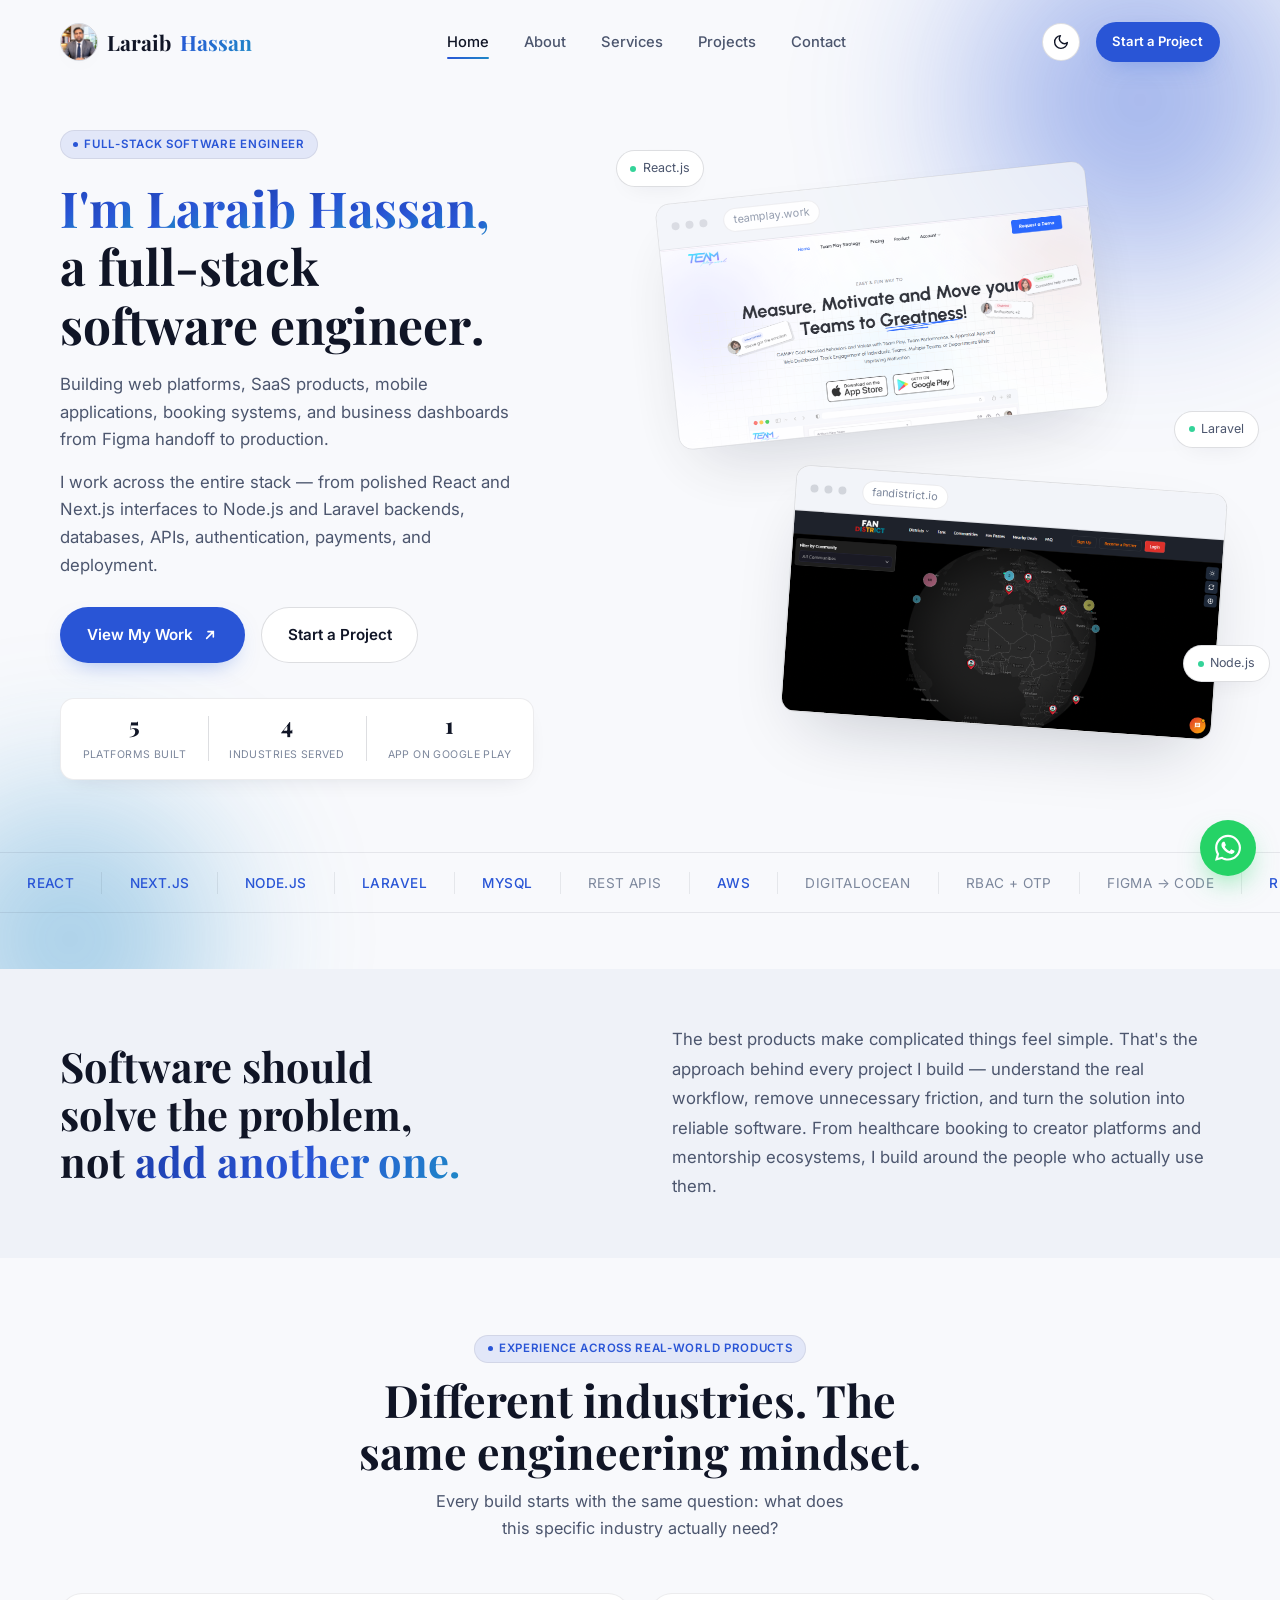
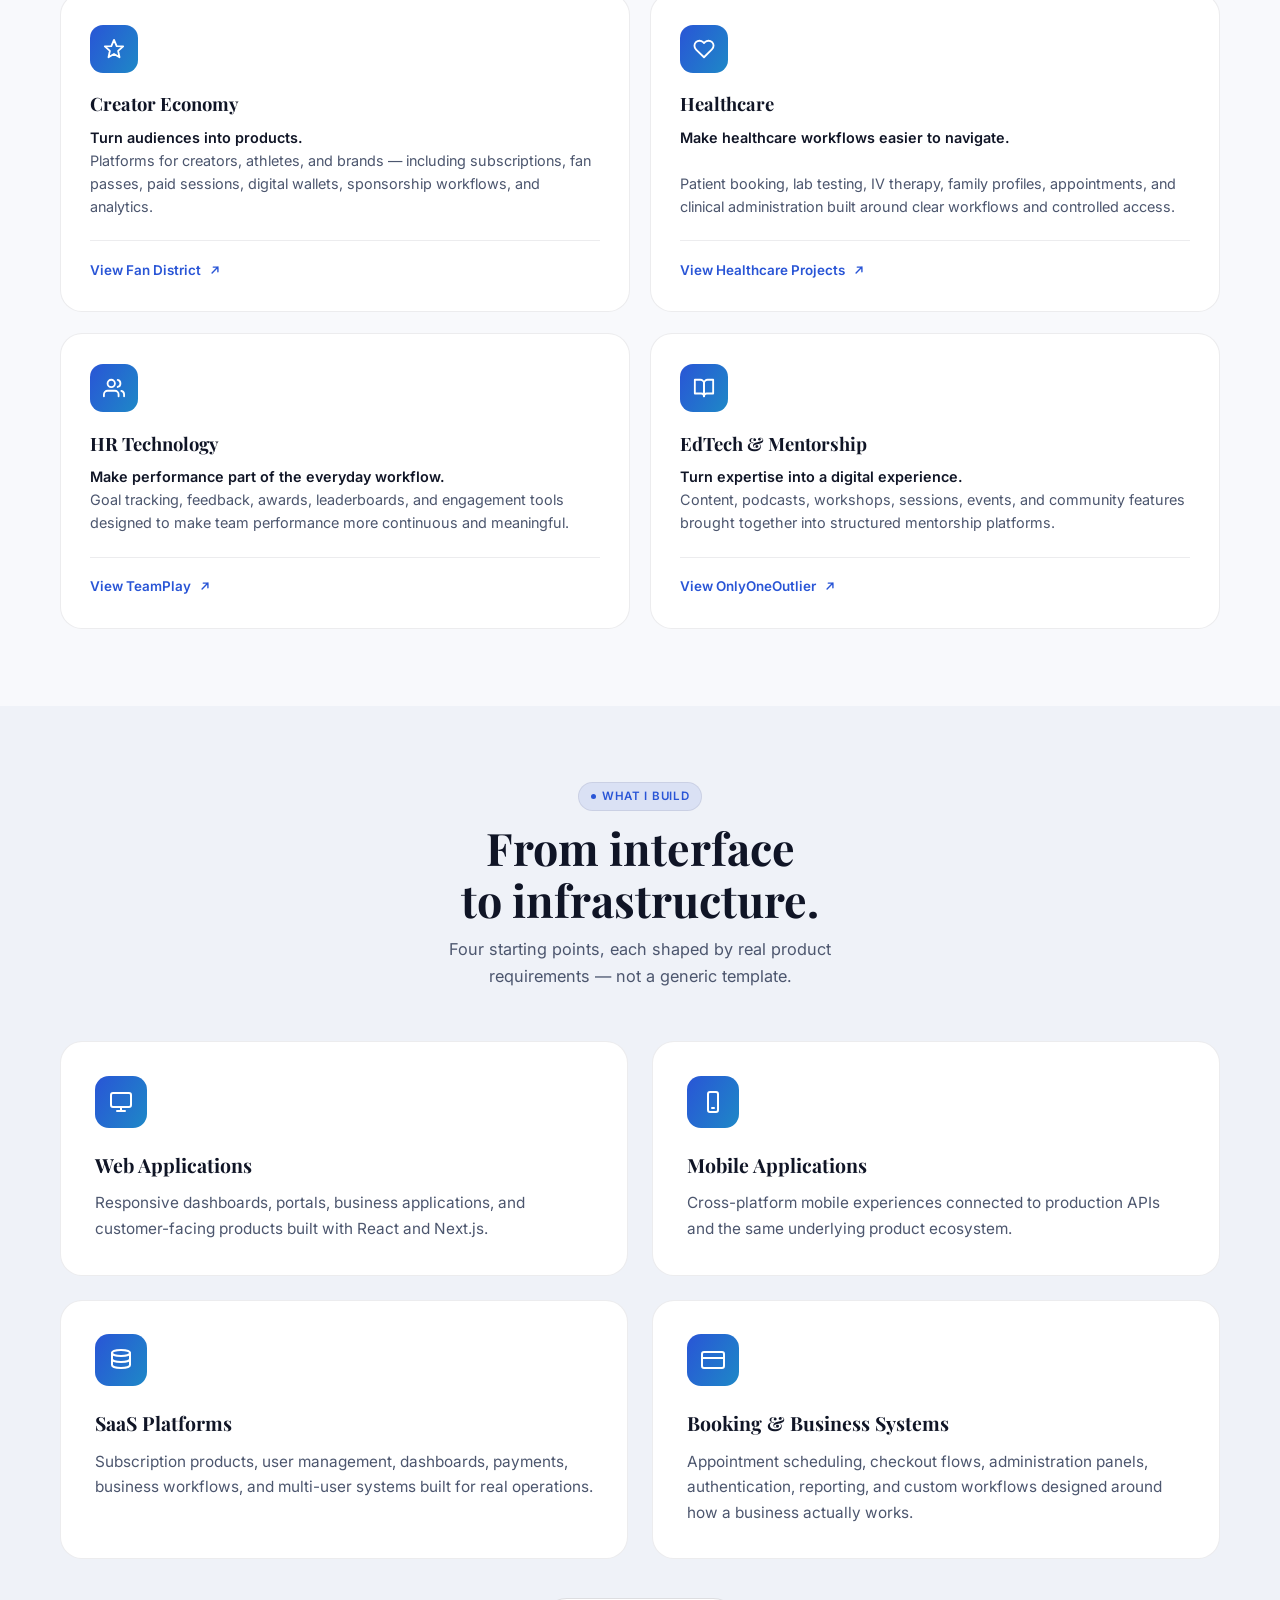
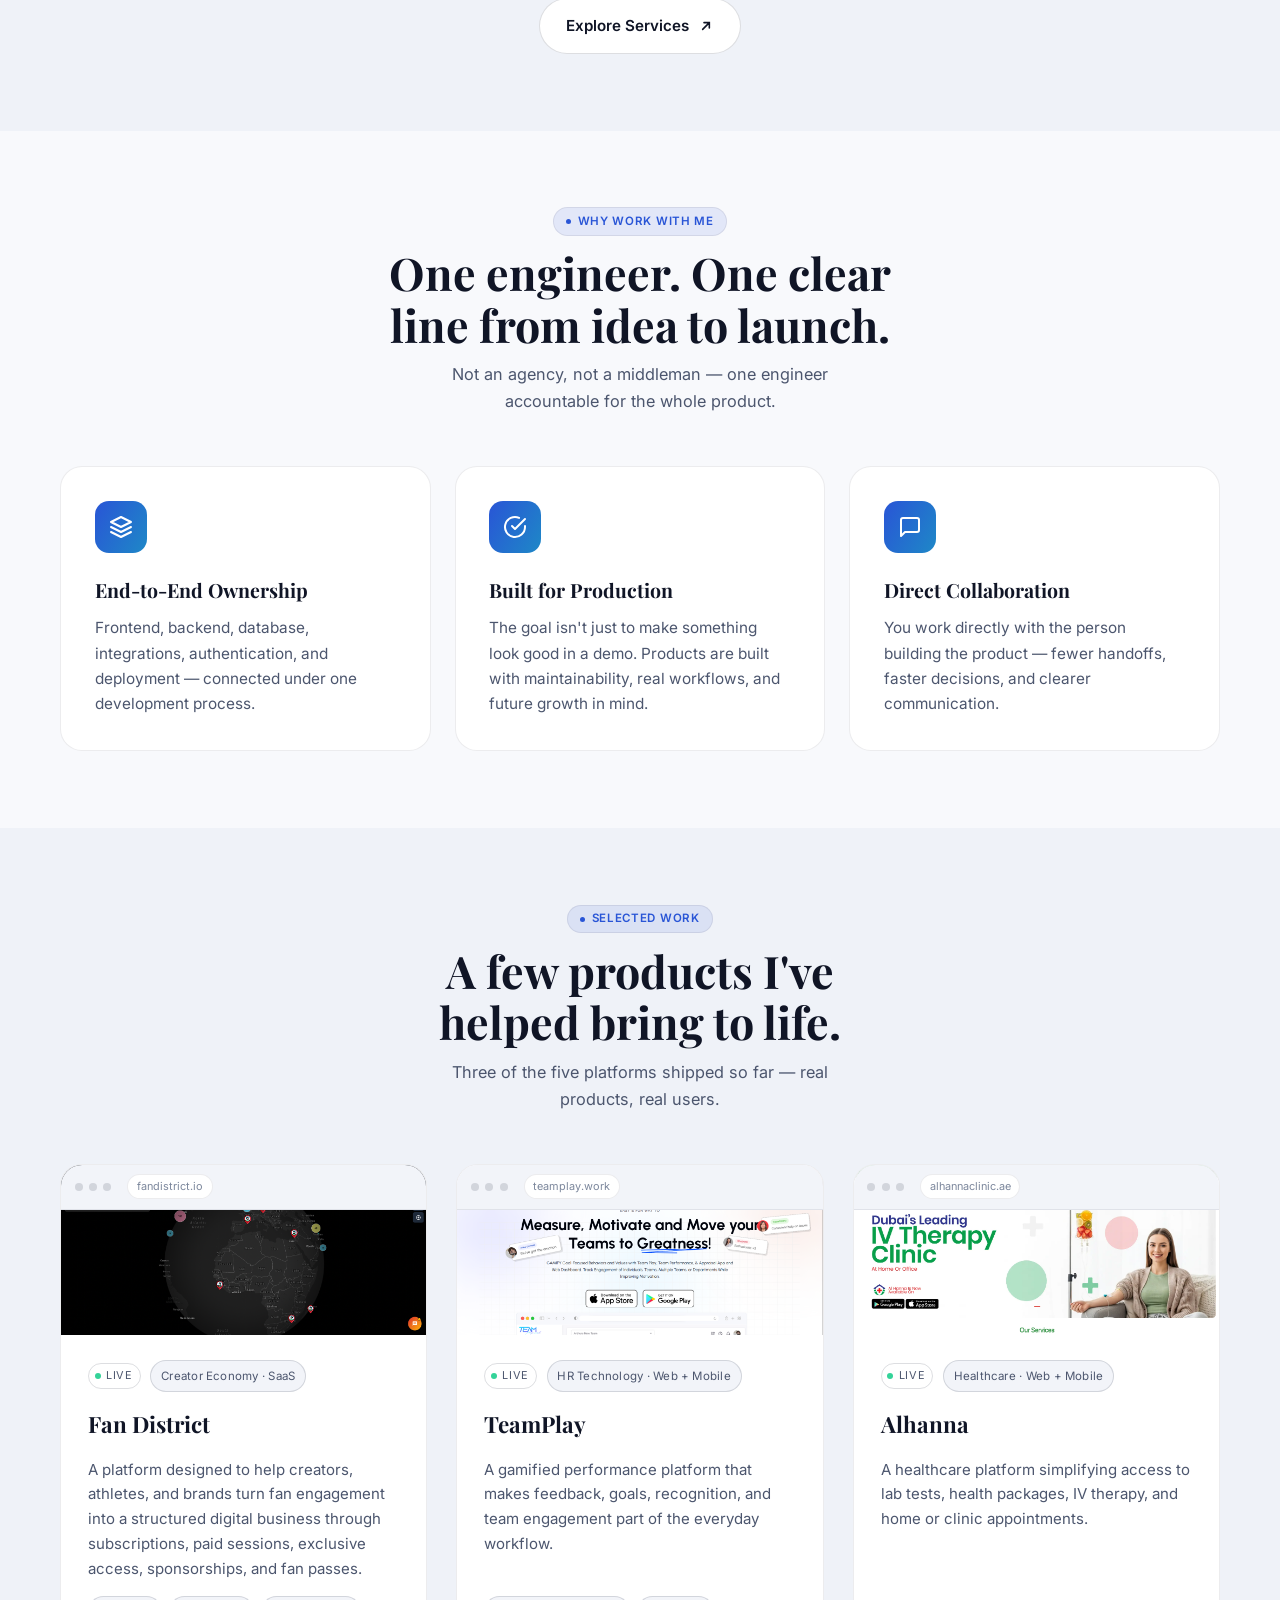
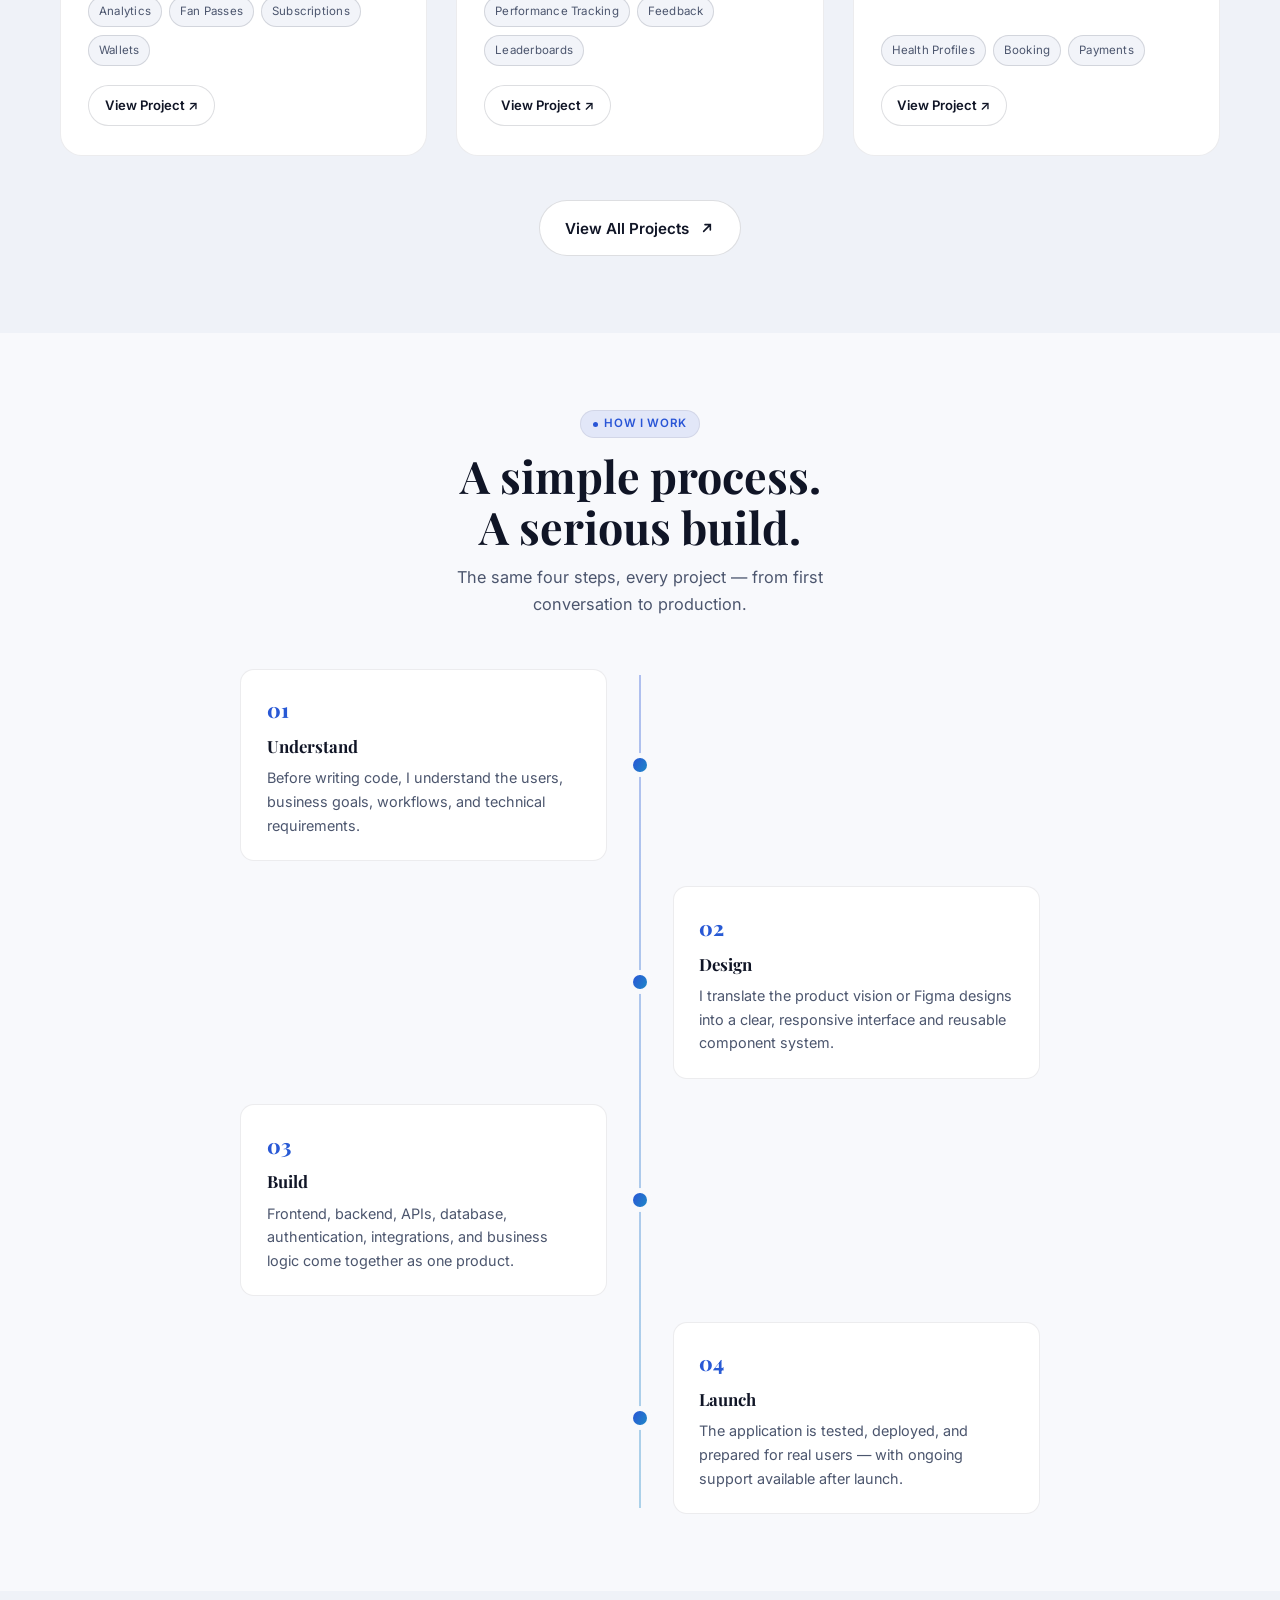
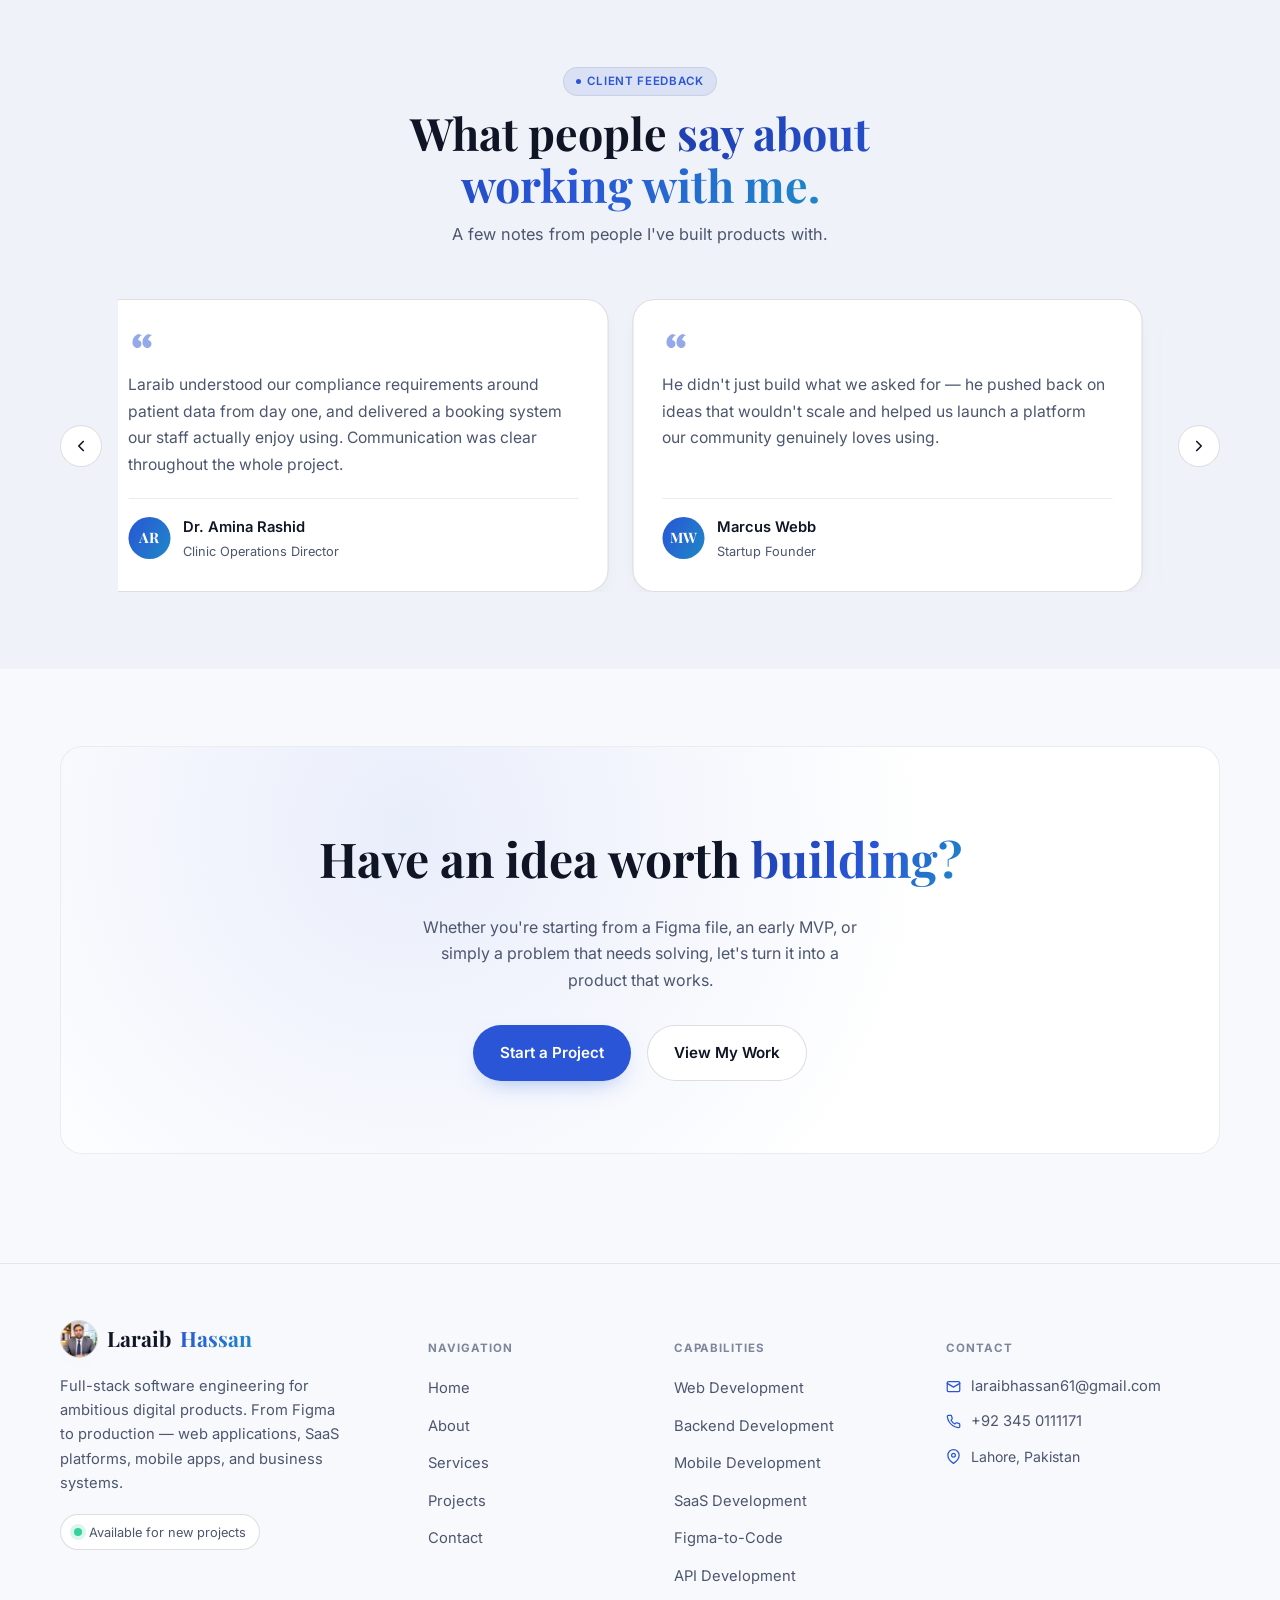
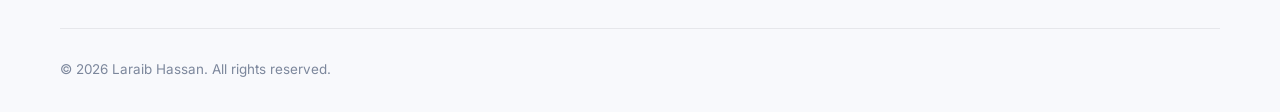
==== index.html @ d7b79673 "first commit" ====
<!DOCTYPE html>
<html lang="en">
<head>
<meta charset="UTF-8">
<meta name="viewport" content="width=device-width, initial-scale=1.0">
<title>Laraib Hassan — Full-Stack Software Engineer</title>
<meta name="description" content="Laraib Hassan builds digital products from the first interface to the final deployment — web applications, SaaS platforms, mobile apps, booking systems, and business dashboards.">
<link rel="preconnect" href="https://fonts.googleapis.com">
<link rel="preconnect" href="https://fonts.gstatic.com" crossorigin>
<link href="https://fonts.googleapis.com/css2?family=Playfair+Display:wght@600;700;800&family=Inter:wght@400;500;600;700&display=swap" rel="stylesheet">
<link rel="stylesheet" href="style.css">
</head>
<body>
<div class="site-loader" id="siteLoader" aria-hidden="true">
  <div class="blob blob-1" style="opacity:.35;"></div>
  <div class="blob blob-2" style="opacity:.3;"></div>
  <div class="loader-inner">
    <div class="loader-photo-wrap">
      <div class="loader-floater loader-floater-1"><i></i>Full-Stack</div>
      <div class="loader-floater loader-floater-2"><i></i>8+ Years</div>
      <div class="loader-floater loader-floater-3"><i></i>AI &amp; Cloud</div>
      <div class="loader-photo"><img src="images/lh-image.jpg" alt="Laraib Hassan"></div>
    </div>
    <div class="loader-name">Laraib Hassan</div>
    <div class="loader-role">Full-Stack Software Engineer</div>
    <div class="loader-bar"><span class="loader-bar-fill"></span></div>
  </div>
</div>
<div class="scroll-progress" id="scrollProgress"></div>

<nav class="navbar" id="navbar">
  <div class="container">
    <a href="index.html" class="brand">
      <img class="mark" src="images/lh-image.jpg" alt="Laraib Hassan">
      Laraib <b>Hassan</b>
    </a>
    <div class="nav-links" id="navLinks">
      <a href="index.html">Home</a>
      <a href="about.html">About</a>
      <a href="services.html">Services</a>
      <a href="projects.html">Projects</a>
      <a href="contact.html">Contact</a>
    </div>
    <div class="nav-right">
      <button class="theme-toggle" id="themeToggle" aria-label="Toggle theme">
        <svg class="icon-moon" viewBox="0 0 24 24" fill="none" stroke="currentColor" stroke-width="2" stroke-linecap="round" stroke-linejoin="round"><path d="M21 12.79A9 9 0 1111.21 3 7 7 0 0021 12.79z"/></svg>
        <svg class="icon-sun" viewBox="0 0 24 24" fill="none" stroke="currentColor" stroke-width="2" stroke-linecap="round" stroke-linejoin="round"><circle cx="12" cy="12" r="4"/><path d="M12 2v2M12 20v2M4.93 4.93l1.41 1.41M17.66 17.66l1.41 1.41M2 12h2M20 12h2M4.93 19.07l1.41-1.41M17.66 6.34l1.41-1.41"/></svg>
      </button>
      <a href="contact.html" class="btn btn-primary btn-sm">Start a Project</a>
    </div>
    <button class="burger" id="burger" aria-label="Open menu" aria-expanded="false"><span></span></button>
  </div>
</nav>

<div class="mobile-panel" id="mobilePanel">
  <a href="index.html">Home</a>
  <a href="about.html">About</a>
  <a href="services.html">Services</a>
  <a href="projects.html">Projects</a>
  <a href="contact.html">Contact</a>
  <a href="contact.html" class="btn btn-primary">Start a Project</a>
</div>

<main>

<header class="hero">
  <div class="blob blob-1"></div>
  <div class="blob blob-2"></div>
  <div class="container hero-inner">
    <div>
      <div class="eyebrow reveal">Full-Stack Software Engineer</div>
      <h1 class="hero-headline" style="margin-top:1.2rem;">
        <span class="hero-line reveal"><span class="type-reveal"><span class="word"><span class="letter" style="animation-delay:0.150s">I</span><span class="letter" style="animation-delay:0.195s">'</span><span class="letter" style="animation-delay:0.240s">m</span></span> <span class="word"><span class="letter" style="animation-delay:0.365s">L</span><span class="letter" style="animation-delay:0.410s">a</span><span class="letter" style="animation-delay:0.455s">r</span><span class="letter" style="animation-delay:0.500s">a</span><span class="letter" style="animation-delay:0.545s">i</span><span class="letter" style="animation-delay:0.590s">b</span></span> <span class="word"><span class="letter" style="animation-delay:0.715s">H</span><span class="letter" style="animation-delay:0.760s">a</span><span class="letter" style="animation-delay:0.805s">s</span><span class="letter" style="animation-delay:0.850s">s</span><span class="letter" style="animation-delay:0.895s">a</span><span class="letter" style="animation-delay:0.940s">n</span><span class="letter" style="animation-delay:0.985s">,</span></span></span></span>
        <span class="hero-line reveal reveal-delay-1"><span class="type-plain"><span class="word"><span class="letter" style="animation-delay:1.110s">a</span></span> <span class="word"><span class="letter" style="animation-delay:1.235s">f</span><span class="letter" style="animation-delay:1.280s">u</span><span class="letter" style="animation-delay:1.325s">l</span><span class="letter" style="animation-delay:1.370s">l</span><span class="letter" style="animation-delay:1.415s">-</span><span class="letter" style="animation-delay:1.460s">s</span><span class="letter" style="animation-delay:1.505s">t</span><span class="letter" style="animation-delay:1.550s">a</span><span class="letter" style="animation-delay:1.595s">c</span><span class="letter" style="animation-delay:1.640s">k</span></span> <span class="word"><span class="letter" style="animation-delay:1.765s">s</span><span class="letter" style="animation-delay:1.810s">o</span><span class="letter" style="animation-delay:1.855s">f</span><span class="letter" style="animation-delay:1.900s">t</span><span class="letter" style="animation-delay:1.945s">w</span><span class="letter" style="animation-delay:1.990s">a</span><span class="letter" style="animation-delay:2.035s">r</span><span class="letter" style="animation-delay:2.080s">e</span></span> <span class="word"><span class="letter" style="animation-delay:2.205s">e</span><span class="letter" style="animation-delay:2.250s">n</span><span class="letter" style="animation-delay:2.295s">g</span><span class="letter" style="animation-delay:2.340s">i</span><span class="letter" style="animation-delay:2.385s">n</span><span class="letter" style="animation-delay:2.430s">e</span><span class="letter" style="animation-delay:2.475s">e</span><span class="letter" style="animation-delay:2.520s">r</span><span class="letter" style="animation-delay:2.565s">.</span></span></span></span>
      </h1>
      <p class="hero-sub reveal reveal-delay-2">Building web platforms, SaaS products, mobile applications, booking systems, and business dashboards from Figma handoff to production.</p>
      <p class="hero-sub reveal reveal-delay-3" style="margin-top:.9rem;">I work across the entire stack — from polished React and Next.js interfaces to Node.js and Laravel backends, databases, APIs, authentication, payments, and deployment.</p>
      <div class="hero-actions reveal reveal-delay-3">
        <a href="projects.html" class="btn btn-primary">View My Work <svg viewBox="0 0 24 24" fill="none" stroke="currentColor" stroke-width="2.4" stroke-linecap="round"><path d="M7 17 17 7M9 7h8v8"/></svg></a>
        <a href="contact.html" class="btn btn-ghost">Start a Project</a>
      </div>
      <div class="stat-bar reveal reveal-delay-4">
        <div class="stat-cell"><b class="num" data-count="5">0</b><span>Platforms Built</span></div>
        <div class="stat-cell"><b class="num" data-count="4">0</b><span>Industries Served</span></div>
        <div class="stat-cell"><b class="num" data-count="1">0</b><span>App on Google Play</span></div>
      </div>
    </div>
    <div class="hero-visual reveal reveal-delay-2">
      <div class="floater floater-1"><i></i>React.js</div>
      <div class="floater floater-2"><i></i>Node.js</div>
      <div class="floater floater-3"><i></i>Laravel</div>
      <div class="stack-visual stack-visual--hero">
        <a class="mini-card back" href="https://teamplay.work/" target="_blank" rel="noopener" aria-label="Visit TeamPlay">
          <div class="browser-bar"><i></i><i></i><i></i><span class="url-pill">teamplay.work</span></div>
          <img src="images/teamplay.png" alt="TeamPlay live site preview" loading="eager">
        </a>
        <a class="mini-card front" href="https://fandistrict.io/" target="_blank" rel="noopener" aria-label="Visit Fan District">
          <div class="browser-bar"><i></i><i></i><i></i><span class="url-pill">fandistrict.io</span></div>
          <img src="images/fandistrict.png" alt="Fan District live site preview" loading="eager">
        </a>
      </div>
    </div>
  </div>

  <div class="ticker-wrap">
    <div class="ticker">
      <span><b>React</b></span><span><b>Next.js</b></span><span><b>Node.js</b></span><span><b>Laravel</b></span><span><b>MySQL</b></span><span>REST APIs</span><span><b>AWS</b></span><span>DigitalOcean</span><span>RBAC + OTP</span><span>Figma → Code</span>
      <span><b>React</b></span><span><b>Next.js</b></span><span><b>Node.js</b></span><span><b>Laravel</b></span><span><b>MySQL</b></span><span>REST APIs</span><span><b>AWS</b></span><span>DigitalOcean</span><span>RBAC + OTP</span><span>Figma → Code</span>
    </div>
  </div>
</header>

<section class="section-alt" style="padding-top:clamp(2.6rem,5vw,3.5rem); padding-bottom:clamp(2.6rem,5vw,3.5rem);">
  <div class="container intro-split">
    <h2 class="reveal">Software should solve the problem, not <span class="grad-text">add another one.</span></h2>
    <p class="reveal reveal-delay-1">The best products make complicated things feel simple. That's the approach behind every project I build — understand the real workflow, remove unnecessary friction, and turn the solution into reliable software. From healthcare booking to creator platforms and mentorship ecosystems, I build around the people who actually use them.</p>
  </div>
</section>

<section id="industries">
  <div class="container">
    <div class="section-head reveal">
      <div class="eyebrow">Experience across real-world products</div>
      <h2>Different industries. The same engineering mindset.</h2>
      <p class="lede">Every build starts with the same question: what does this specific industry actually need?</p>
    </div>
    <div class="industries-row">
      <div class="industry-card reveal">
        <div class="i-icon"><svg viewBox="0 0 24 24" fill="none" stroke-width="2" stroke-linecap="round" stroke-linejoin="round"><path d="M12 2l2.9 6.9L22 9.2l-5.5 4.8L18 21l-6-3.6L6 21l1.5-7L2 9.2l7.1-.3z"/></svg></div>
        <h4>Creator Economy</h4>
        <p style="font-weight:600; color:var(--text);">Turn audiences into products.</p>
        <p>Platforms for creators, athletes, and brands — including subscriptions, fan passes, paid sessions, digital wallets, sponsorship workflows, and analytics.</p>
        <a class="industry-link" href="projects.html#fan-district">View Fan District<svg viewBox="0 0 24 24" fill="none" stroke="currentColor" stroke-width="2.4" stroke-linecap="round"><path d="M7 17 17 7M9 7h8v8"/></svg></a>
      </div>
      <div class="industry-card reveal reveal-delay-1">
        <div class="i-icon"><svg viewBox="0 0 24 24" fill="none" stroke-width="2" stroke-linecap="round" stroke-linejoin="round"><path d="M20.8 4.6a5.5 5.5 0 00-7.8 0L12 5.6l-1-1a5.5 5.5 0 00-7.8 7.8l1 1L12 21l7.8-7.8 1-1a5.5 5.5 0 000-7.8z"/></svg></div>
        <h4>Healthcare</h4>
        <p style="font-weight:600; color:var(--text);">Make healthcare workflows easier to navigate.</p>
        <p>Patient booking, lab testing, IV therapy, family profiles, appointments, and clinical administration built around clear workflows and controlled access.</p>
        <a class="industry-link" href="projects.html">View Healthcare Projects<svg viewBox="0 0 24 24" fill="none" stroke="currentColor" stroke-width="2.4" stroke-linecap="round"><path d="M7 17 17 7M9 7h8v8"/></svg></a>
      </div>
      <div class="industry-card reveal reveal-delay-2">
        <div class="i-icon"><svg viewBox="0 0 24 24" fill="none" stroke-width="2" stroke-linecap="round" stroke-linejoin="round"><path d="M17 21v-2a4 4 0 00-4-4H5a4 4 0 00-4 4v2"/><circle cx="9" cy="7" r="4"/><path d="M23 21v-2a4 4 0 00-3-3.87"/><path d="M16 3.13a4 4 0 010 7.75"/></svg></div>
        <h4>HR Technology</h4>
        <p style="font-weight:600; color:var(--text);">Make performance part of the everyday workflow.</p>
        <p>Goal tracking, feedback, awards, leaderboards, and engagement tools designed to make team performance more continuous and meaningful.</p>
        <a class="industry-link" href="projects.html#teamplay">View TeamPlay<svg viewBox="0 0 24 24" fill="none" stroke="currentColor" stroke-width="2.4" stroke-linecap="round"><path d="M7 17 17 7M9 7h8v8"/></svg></a>
      </div>
      <div class="industry-card reveal reveal-delay-3">
        <div class="i-icon"><svg viewBox="0 0 24 24" fill="none" stroke-width="2" stroke-linecap="round" stroke-linejoin="round"><path d="M2 3h6a4 4 0 014 4v14a3 3 0 00-3-3H2z"/><path d="M22 3h-6a4 4 0 00-4 4v14a3 3 0 013-3h7z"/></svg></div>
        <h4>EdTech &amp; Mentorship</h4>
        <p style="font-weight:600; color:var(--text);">Turn expertise into a digital experience.</p>
        <p>Content, podcasts, workshops, sessions, events, and community features brought together into structured mentorship platforms.</p>
        <a class="industry-link" href="projects.html#onlyoneoutlier">View OnlyOneOutlier<svg viewBox="0 0 24 24" fill="none" stroke="currentColor" stroke-width="2.4" stroke-linecap="round"><path d="M7 17 17 7M9 7h8v8"/></svg></a>
      </div>
    </div>
  </div>
</section>

<section id="services" class="section-alt">
  <div class="container">
    <div class="section-head reveal">
      <div class="eyebrow">What I Build</div>
      <h2>From interface to infrastructure.</h2>
      <p class="lede">Four starting points, each shaped by real product requirements — not a generic template.</p>
    </div>
    <div class="pillars pillars-2col">
      <div class="pillar reveal">
        <div class="p-icon"><svg viewBox="0 0 24 24" fill="none" stroke="#fff" stroke-width="2" stroke-linecap="round" stroke-linejoin="round"><rect x="2" y="3" width="20" height="14" rx="2"/><line x1="8" y1="21" x2="16" y2="21"/><line x1="12" y1="17" x2="12" y2="21"/></svg></div>
        <h3>Web Applications</h3>
        <p>Responsive dashboards, portals, business applications, and customer-facing products built with React and Next.js.</p>
      </div>
      <div class="pillar reveal reveal-delay-1">
        <div class="p-icon"><svg viewBox="0 0 24 24" fill="none" stroke="#fff" stroke-width="2" stroke-linecap="round" stroke-linejoin="round"><rect x="7" y="2" width="10" height="20" rx="2"/><line x1="11" y1="18" x2="13" y2="18"/></svg></div>
        <h3>Mobile Applications</h3>
        <p>Cross-platform mobile experiences connected to production APIs and the same underlying product ecosystem.</p>
      </div>
      <div class="pillar reveal reveal-delay-2">
        <div class="p-icon"><svg viewBox="0 0 24 24" fill="none" stroke="#fff" stroke-width="2" stroke-linecap="round" stroke-linejoin="round"><ellipse cx="12" cy="5" rx="9" ry="3"/><path d="M3 5v6c0 1.66 4.03 3 9 3s9-1.34 9-3V5"/><path d="M3 11v6c0 1.66 4.03 3 9 3s9-1.34 9-3v-6"/></svg></div>
        <h3>SaaS Platforms</h3>
        <p>Subscription products, user management, dashboards, payments, business workflows, and multi-user systems built for real operations.</p>
      </div>
      <div class="pillar reveal">
        <div class="p-icon"><svg viewBox="0 0 24 24" fill="none" stroke="#fff" stroke-width="2" stroke-linecap="round" stroke-linejoin="round"><rect x="1" y="4" width="22" height="16" rx="2"/><line x1="1" y1="10" x2="23" y2="10"/></svg></div>
        <h3>Booking &amp; Business Systems</h3>
        <p>Appointment scheduling, checkout flows, administration panels, authentication, reporting, and custom workflows designed around how a business actually works.</p>
      </div>
    </div>
    <div style="text-align:center; margin-top:2.4rem;" class="reveal">
      <a href="services.html" class="btn btn-ghost">Explore Services <svg viewBox="0 0 24 24" fill="none" stroke="currentColor" stroke-width="2.4" stroke-linecap="round"><path d="M7 17 17 7M9 7h8v8"/></svg></a>
    </div>
  </div>
</section>

<section id="pillars">
  <div class="container">
    <div class="section-head reveal">
      <div class="eyebrow">Why Work With Me</div>
      <h2>One engineer. One clear line from idea to launch.</h2>
      <p class="lede">Not an agency, not a middleman — one engineer accountable for the whole product.</p>
    </div>
    <div class="pillars">
      <div class="pillar reveal">
        <div class="p-icon"><svg viewBox="0 0 24 24" fill="none" stroke="#fff" stroke-width="2" stroke-linecap="round" stroke-linejoin="round"><polygon points="12 2 2 7 12 12 22 7 12 2"/><polyline points="2 17 12 22 22 17"/><polyline points="2 12 12 17 22 12"/></svg></div>
        <h3>End-to-End Ownership</h3>
        <p>Frontend, backend, database, integrations, authentication, and deployment — connected under one development process.</p>
      </div>
      <div class="pillar reveal reveal-delay-1">
        <div class="p-icon"><svg viewBox="0 0 24 24" fill="none" stroke="#fff" stroke-width="2" stroke-linecap="round" stroke-linejoin="round"><path d="M22 11.08V12a10 10 0 11-5.93-9.14"/><polyline points="22 4 12 14.01 9 11.01"/></svg></div>
        <h3>Built for Production</h3>
        <p>The goal isn't just to make something look good in a demo. Products are built with maintainability, real workflows, and future growth in mind.</p>
      </div>
      <div class="pillar reveal reveal-delay-2">
        <div class="p-icon"><svg viewBox="0 0 24 24" fill="none" stroke="#fff" stroke-width="2" stroke-linecap="round" stroke-linejoin="round"><path d="M21 15a2 2 0 01-2 2H7l-4 4V5a2 2 0 012-2h14a2 2 0 012 2z"/></svg></div>
        <h3>Direct Collaboration</h3>
        <p>You work directly with the person building the product — fewer handoffs, faster decisions, and clearer communication.</p>
      </div>
    </div>
  </div>
</section>

<section class="section-alt" id="work-preview">
  <div class="container">
    <div class="section-head reveal">
      <div class="eyebrow">Selected Work</div>
      <h2>A few products I've helped bring to life.</h2>
      <p class="lede">Three of the five platforms shipped so far — real products, real users.</p>
    </div>
    <div class="project-grid grid-3">

      <div class="pcard reveal">
        <a class="pcard-media" href="https://fandistrict.io/" target="_blank" rel="noopener">
          <div class="browser-bar"><i></i><i></i><i></i><span class="url-pill">fandistrict.io</span></div>
          <img src="images/fandistrict.png" alt="Fan District site preview" loading="lazy">
          <div class="pcard-overlay"><span>Visit fandistrict.io ↗</span></div>
        </a>
        <div class="pcard-body">
          <div class="pcard-meta"><span class="status-pill"><i></i>Live</span><span class="tag">Creator Economy · SaaS</span></div>
          <h3>Fan District</h3>
          <p class="pcard-desc">A platform designed to help creators, athletes, and brands turn fan engagement into a structured digital business through subscriptions, paid sessions, exclusive access, sponsorships, and fan passes.</p>
          <div class="chip-row"><span class="tag">Analytics</span><span class="tag">Fan Passes</span><span class="tag">Subscriptions</span><span class="tag">Wallets</span></div>
          <div class="link-row"><a class="btn btn-ghost btn-sm" href="projects.html#fan-district">View Project ↗</a></div>
        </div>
      </div>

      <div class="pcard reveal reveal-delay-1">
        <a class="pcard-media" href="https://teamplay.work/" target="_blank" rel="noopener">
          <div class="browser-bar"><i></i><i></i><i></i><span class="url-pill">teamplay.work</span></div>
          <img src="images/teamplay.png" alt="TeamPlay site preview" loading="lazy">
          <div class="pcard-overlay"><span>Visit teamplay.work ↗</span></div>
        </a>
        <div class="pcard-body">
          <div class="pcard-meta"><span class="status-pill"><i></i>Live</span><span class="tag">HR Technology · Web + Mobile</span></div>
          <h3>TeamPlay</h3>
          <p class="pcard-desc">A gamified performance platform that makes feedback, goals, recognition, and team engagement part of the everyday workflow.</p>
          <div class="chip-row"><span class="tag">Performance Tracking</span><span class="tag">Feedback</span><span class="tag">Leaderboards</span></div>
          <div class="link-row"><a class="btn btn-ghost btn-sm" href="projects.html#teamplay">View Project ↗</a></div>
        </div>
      </div>

      <div class="pcard reveal reveal-delay-2">
        <a class="pcard-media" href="https://alhannaclinic.ae/" target="_blank" rel="noopener">
          <div class="browser-bar"><i></i><i></i><i></i><span class="url-pill">alhannaclinic.ae</span></div>
          <img src="images/alhanna.png" alt="Alhanna site preview" loading="lazy">
          <div class="pcard-overlay"><span>Visit alhannaclinic.ae ↗</span></div>
        </a>
        <div class="pcard-body">
          <div class="pcard-meta"><span class="status-pill"><i></i>Live</span><span class="tag">Healthcare · Web + Mobile</span></div>
          <h3>Alhanna</h3>
          <p class="pcard-desc">A healthcare platform simplifying access to lab tests, health packages, IV therapy, and home or clinic appointments.</p>
          <div class="chip-row"><span class="tag">Health Profiles</span><span class="tag">Booking</span><span class="tag">Payments</span></div>
          <div class="link-row"><a class="btn btn-ghost btn-sm" href="projects.html#alhanna">View Project ↗</a></div>
        </div>
      </div>

    </div>
    <div style="text-align:center; margin-top:2.8rem;" class="reveal">
      <a href="projects.html" class="btn btn-ghost">View All Projects <svg viewBox="0 0 24 24" fill="none" stroke="currentColor" stroke-width="2.4" stroke-linecap="round"><path d="M7 17 17 7M9 7h8v8"/></svg></a>
    </div>
  </div>
</section>

<section>
  <div class="container">
    <div class="section-head reveal">
      <div class="eyebrow">How I Work</div>
      <h2>A simple process. A serious build.</h2>
      <p class="lede">The same four steps, every project — from first conversation to production.</p>
    </div>
    <div class="timeline">
      <div class="timeline-step">
        <div class="side content reveal reveal-left"><div class="timeline-card"><span class="num">01</span><h4>Understand</h4><p>Before writing code, I understand the users, business goals, workflows, and technical requirements.</p></div></div>
        <div class="timeline-dot"></div>
        <div class="side"></div>
      </div>
      <div class="timeline-step">
        <div class="side"></div>
        <div class="timeline-dot"></div>
        <div class="side content reveal reveal-right"><div class="timeline-card"><span class="num">02</span><h4>Design</h4><p>I translate the product vision or Figma designs into a clear, responsive interface and reusable component system.</p></div></div>
      </div>
      <div class="timeline-step">
        <div class="side content reveal reveal-left"><div class="timeline-card"><span class="num">03</span><h4>Build</h4><p>Frontend, backend, APIs, database, authentication, integrations, and business logic come together as one product.</p></div></div>
        <div class="timeline-dot"></div>
        <div class="side"></div>
      </div>
      <div class="timeline-step">
        <div class="side"></div>
        <div class="timeline-dot"></div>
        <div class="side content reveal reveal-right"><div class="timeline-card"><span class="num">04</span><h4>Launch</h4><p>The application is tested, deployed, and prepared for real users — with ongoing support available after launch.</p></div></div>
      </div>
    </div>
  </div>
</section>

<section class="section-alt" id="testimonials">
  <div class="container">
    <div class="section-head reveal">
      <div class="eyebrow">Client Feedback</div>
      <h2>What people <span class="grad-text">say about working with me.</span></h2>
      <p class="lede">A few notes from people I've built products with.</p>
    </div>
    <div class="testimonial-row reveal">
      <button type="button" class="carousel-arrow prev" id="testiPrev" aria-label="Previous testimonials"><svg viewBox="0 0 24 24" fill="none" stroke="currentColor" stroke-width="2.2" stroke-linecap="round" stroke-linejoin="round"><polyline points="15 18 9 12 15 6"/></svg></button>
      <div class="testimonial-carousel" id="testimonialCarousel">
        <div class="testimonial-viewport">
          <div class="testimonial-track" id="testimonialTrack">
            <div class="testimonial-card">
              <svg class="quote-mark" viewBox="0 0 24 24" fill="currentColor"><path d="M9.5 5C6 6.5 4 9.5 4 13.2 4 16.4 6 19 9 19c2.2 0 4-1.7 4-4 0-2-1.4-3.6-3.4-3.9C10 9 11.3 7 13.5 6L9.5 5zm10 0c-3.5 1.5-5.5 4.5-5.5 8.2 0 3.2 2 5.8 5 5.8 2.2 0 4-1.7 4-4 0-2-1.4-3.6-3.4-3.9C20 9 21.3 7 23.5 6L19.5 5z"/></svg>
              <p>Laraib understood our compliance requirements around patient data from day one, and delivered a booking system our staff actually enjoy using. Communication was clear throughout the whole project.</p>
              <div class="testimonial-person">
                <div class="testimonial-avatar">AR</div>
                <div><span class="t-name">Dr. Amina Rashid</span><span class="t-role">Clinic Operations Director</span></div>
              </div>
            </div>
            <div class="testimonial-card">
              <svg class="quote-mark" viewBox="0 0 24 24" fill="currentColor"><path d="M9.5 5C6 6.5 4 9.5 4 13.2 4 16.4 6 19 9 19c2.2 0 4-1.7 4-4 0-2-1.4-3.6-3.4-3.9C10 9 11.3 7 13.5 6L9.5 5zm10 0c-3.5 1.5-5.5 4.5-5.5 8.2 0 3.2 2 5.8 5 5.8 2.2 0 4-1.7 4-4 0-2-1.4-3.6-3.4-3.9C20 9 21.3 7 23.5 6L19.5 5z"/></svg>
              <p>He didn't just build what we asked for — he pushed back on ideas that wouldn't scale and helped us launch a platform our community genuinely loves using.</p>
              <div class="testimonial-person">
                <div class="testimonial-avatar">MW</div>
                <div><span class="t-name">Marcus Webb</span><span class="t-role">Startup Founder</span></div>
              </div>
            </div>
            <div class="testimonial-card">
              <svg class="quote-mark" viewBox="0 0 24 24" fill="currentColor"><path d="M9.5 5C6 6.5 4 9.5 4 13.2 4 16.4 6 19 9 19c2.2 0 4-1.7 4-4 0-2-1.4-3.6-3.4-3.9C10 9 11.3 7 13.5 6L9.5 5zm10 0c-3.5 1.5-5.5 4.5-5.5 8.2 0 3.2 2 5.8 5 5.8 2.2 0 4-1.7 4-4 0-2-1.4-3.6-3.4-3.9C20 9 21.3 7 23.5 6L19.5 5z"/></svg>
              <p>We handed him a messy internal process and got back a clean, genuinely engaging product our employees actually want to use. Reliable and easy to work with.</p>
              <div class="testimonial-person">
                <div class="testimonial-avatar">PA</div>
                <div><span class="t-name">Priya Anand</span><span class="t-role">People Operations Lead</span></div>
              </div>
            </div>
            <div class="testimonial-card">
              <svg class="quote-mark" viewBox="0 0 24 24" fill="currentColor"><path d="M9.5 5C6 6.5 4 9.5 4 13.2 4 16.4 6 19 9 19c2.2 0 4-1.7 4-4 0-2-1.4-3.6-3.4-3.9C10 9 11.3 7 13.5 6L9.5 5zm10 0c-3.5 1.5-5.5 4.5-5.5 8.2 0 3.2 2 5.8 5 5.8 2.2 0 4-1.7 4-4 0-2-1.4-3.6-3.4-3.9C20 9 21.3 7 23.5 6L19.5 5z"/></svg>
              <p>Fast, thorough, and honest about tradeoffs. Laraib shipped our MVP in weeks without cutting corners on quality, and stuck around for support after launch.</p>
              <div class="testimonial-person">
                <div class="testimonial-avatar">TD</div>
                <div><span class="t-name">Tom Delaney</span><span class="t-role">Product Lead</span></div>
              </div>
            </div>
            <div class="testimonial-card">
              <svg class="quote-mark" viewBox="0 0 24 24" fill="currentColor"><path d="M9.5 5C6 6.5 4 9.5 4 13.2 4 16.4 6 19 9 19c2.2 0 4-1.7 4-4 0-2-1.4-3.6-3.4-3.9C10 9 11.3 7 13.5 6L9.5 5zm10 0c-3.5 1.5-5.5 4.5-5.5 8.2 0 3.2 2 5.8 5 5.8 2.2 0 4-1.7 4-4 0-2-1.4-3.6-3.4-3.9C20 9 21.3 7 23.5 6L19.5 5z"/></svg>
              <p>He grasped the nuance of what our creators actually needed — not just a generic subscription tool, but something that felt built for how our community really works.</p>
              <div class="testimonial-person">
                <div class="testimonial-avatar">SM</div>
                <div><span class="t-name">Sofia Martinez</span><span class="t-role">Creator &amp; Community Lead</span></div>
              </div>
            </div>
            <div class="testimonial-card">
              <svg class="quote-mark" viewBox="0 0 24 24" fill="currentColor"><path d="M9.5 5C6 6.5 4 9.5 4 13.2 4 16.4 6 19 9 19c2.2 0 4-1.7 4-4 0-2-1.4-3.6-3.4-3.9C10 9 11.3 7 13.5 6L9.5 5zm10 0c-3.5 1.5-5.5 4.5-5.5 8.2 0 3.2 2 5.8 5 5.8 2.2 0 4-1.7 4-4 0-2-1.4-3.6-3.4-3.9C20 9 21.3 7 23.5 6L19.5 5z"/></svg>
              <p>Clear technical communication from day one. Laraib flagged tradeoffs early instead of letting us find out the hard way later, which saved us real time.</p>
              <div class="testimonial-person">
                <div class="testimonial-avatar">DO</div>
                <div><span class="t-name">Daniel Osei</span><span class="t-role">Engineering Manager</span></div>
              </div>
            </div>
            <div class="testimonial-card">
              <svg class="quote-mark" viewBox="0 0 24 24" fill="currentColor"><path d="M9.5 5C6 6.5 4 9.5 4 13.2 4 16.4 6 19 9 19c2.2 0 4-1.7 4-4 0-2-1.4-3.6-3.4-3.9C10 9 11.3 7 13.5 6L9.5 5zm10 0c-3.5 1.5-5.5 4.5-5.5 8.2 0 3.2 2 5.8 5 5.8 2.2 0 4-1.7 4-4 0-2-1.4-3.6-3.4-3.9C20 9 21.3 7 23.5 6L19.5 5z"/></svg>
              <p>Patient, responsive, and genuinely invested in getting the details right — even the ones nobody else would have noticed.</p>
              <div class="testimonial-person">
                <div class="testimonial-avatar">RK</div>
                <div><span class="t-name">Rachel Kim</span><span class="t-role">Operations Director</span></div>
              </div>
            </div>
          </div>
        </div>
      </div>
      <button type="button" class="carousel-arrow next" id="testiNext" aria-label="Next testimonials"><svg viewBox="0 0 24 24" fill="none" stroke="currentColor" stroke-width="2.2" stroke-linecap="round" stroke-linejoin="round"><polyline points="9 18 15 12 9 6"/></svg></button>
    </div>
  </div>
</section>

<section id="cta">
  <div class="container">
    <div class="cta-band reveal">
      <h2>Have an idea worth <span class="grad-text">building?</span></h2>
      <p>Whether you're starting from a Figma file, an early MVP, or simply a problem that needs solving, let's turn it into a product that works.</p>
      <div class="btn-row">
        <a href="contact.html" class="btn btn-primary">Start a Project</a>
        <a href="projects.html" class="btn btn-ghost">View My Work</a>
      </div>
    </div>
  </div>
</section>

</main>

<footer>
  <div class="container">
    <div class="footer-grid">
      <div class="footer-brand">
        <a href="index.html" class="brand">
          <img class="mark" src="images/lh-image.jpg" alt="Laraib Hassan">
          Laraib <b>Hassan</b>
        </a>
        <p>Full-stack software engineering for ambitious digital products. From Figma to production — web applications, SaaS platforms, mobile apps, and business systems.</p>
        <div class="footer-status"><span class="status-dot"></span>Available for new projects</div>
      </div>
      <div class="footer-col">
        <h5>Navigation</h5>
        <ul><li><a href="index.html">Home</a></li><li><a href="about.html">About</a></li><li><a href="services.html">Services</a></li><li><a href="projects.html">Projects</a></li><li><a href="contact.html">Contact</a></li></ul>
      </div>
      <div class="footer-col">
        <h5>Capabilities</h5>
        <ul><li><a href="services.html">Web Development</a></li><li><a href="services.html">Backend Development</a></li><li><a href="services.html">Mobile Development</a></li><li><a href="services.html">SaaS Development</a></li><li><a href="services.html">Figma-to-Code</a></li><li><a href="services.html">API Development</a></li></ul>
      </div>
      <div class="footer-col">
        <h5>Contact</h5>
        <ul class="footer-contact">
          <li><a href="mailto:laraibhassan61@gmail.com"><svg viewBox="0 0 24 24" fill="none" stroke="currentColor" stroke-width="2" stroke-linecap="round" stroke-linejoin="round"><rect x="2" y="4" width="20" height="16" rx="2"/><path d="M2 7l10 6 10-6"/></svg>laraibhassan61@gmail.com</a></li>
          <li><a href="tel:+923450111171"><svg viewBox="0 0 24 24" fill="none" stroke="currentColor" stroke-width="2" stroke-linecap="round" stroke-linejoin="round"><path d="M22 16.92v3a2 2 0 01-2.18 2 19.79 19.79 0 01-8.63-3.07 19.5 19.5 0 01-6-6 19.79 19.79 0 01-3.07-8.67A2 2 0 014.11 2h3a2 2 0 012 1.72c.127.96.361 1.903.7 2.81a2 2 0 01-.45 2.11L8.09 9.91a16 16 0 006 6l1.27-1.27a2 2 0 012.11-.45c.907.339 1.85.573 2.81.7A2 2 0 0122 16.92z"/></svg>+92 345 0111171</a></li>
          <li><svg viewBox="0 0 24 24" fill="none" stroke="currentColor" stroke-width="2" stroke-linecap="round" stroke-linejoin="round"><path d="M21 10c0 7-9 13-9 13s-9-6-9-13a9 9 0 0118 0z"/><circle cx="12" cy="10" r="3"/></svg>Lahore, Pakistan</li>
        </ul>
      </div>
    </div>
    <div class="footer-bottom">
      <span>© 2026 Laraib Hassan. All rights reserved.</span>
    </div>
  </div>
</footer>

<a class="whatsapp-float" href="https://wa.me/923450111171" target="_blank" rel="noopener" aria-label="Chat on WhatsApp" title="Chat on WhatsApp">
  <svg viewBox="0 0 448 512" fill="#fff"><path d="M380.9 97.1C339 55.1 283.2 32 223.9 32c-122.4 0-222 99.6-222 222 0 39.1 10.2 77.3 29.6 111L0 480l117.7-30.9c32.4 17.7 68.9 27 106.1 27h.1c122.3 0 224.1-99.6 224.1-222 0-59.3-25.2-115-67.1-157zm-157 341.6c-33.2 0-65.7-8.9-94-25.7l-6.7-4-69.8 18.3L72 359.2l-4.4-7c-18.5-29.4-28.2-63.3-28.2-98.2 0-101.7 82.8-184.5 184.6-184.5 49.3 0 95.6 19.2 130.4 54.1 34.8 34.9 56.2 81.2 56.1 130.5 0 101.8-84.9 184.6-186.6 184.6zm101.2-138.2c-5.5-2.8-32.8-16.2-37.9-18-5.1-1.9-8.8-2.8-12.5 2.8-3.7 5.6-14.3 18-17.6 21.8-3.2 3.7-6.5 4.2-12 1.4-32.6-16.3-54-29.1-75.5-66-5.7-9.8 5.7-9.1 16.3-30.3 1.8-3.7.9-6.9-.5-9.7-1.4-2.8-12.5-30.1-17.1-41.2-4.5-10.8-9.1-9.3-12.5-9.5-3.2-.2-6.9-.2-10.6-.2-3.7 0-9.7 1.4-14.8 6.9-5.1 5.6-19.4 19-19.4 46.3 0 27.3 19.9 53.7 22.6 57.4 2.8 3.7 39.1 59.7 94.8 83.8 35.2 15.2 49 16.5 66.6 13.9 10.7-1.6 32.8-13.4 37.4-26.4 4.6-13 4.6-24.1 3.2-26.4-1.3-2.5-5-3.9-10.5-6.6z"/></svg>
</a>

<script src="script.js"></script>
</body>
</html>
---- style.css ----
/* =========================================================
   HUSTLE STACK — shared stylesheet
========================================================= */

:root{
  --bg:#0A0E17;
  --bg-alt:#0D1420;
  --surface:#121A28;
  --surface-2:#182233;
  --border:rgba(255,255,255,0.08);
  --border-strong:rgba(255,255,255,0.16);
  --text:#F3F5F9;
  --text-muted:#9AA5B8;
  --text-faint:#66718A;

  --accent-1:#3B6FE0;
  --accent-2:#2C4FBF;
  --accent-3:#3FA0E0;
  --gradient: linear-gradient(120deg, var(--accent-1), var(--accent-3));
  --gradient-wide: linear-gradient(120deg, var(--accent-2), var(--accent-1) 55%, var(--accent-3));
  --accent-soft: rgba(59,111,224,0.14);
  --status:#34D399;

  --shadow-sm: 0 6px 18px -10px rgba(6,10,20,0.4);
  --shadow-lg: 0 24px 54px -22px rgba(6,10,20,0.55);
  --glow: 0 0 0 1px rgba(59,111,224,0.2), 0 16px 40px -18px rgba(59,111,224,0.32);

  --font-display:'Playfair Display', 'Georgia', serif;
  --font-body:'Inter', 'Segoe UI', system-ui, sans-serif;
  --font-mono:'Inter', 'Segoe UI', sans-serif;

  --container: 1240px;
  --radius-lg: 22px;
  --radius-md: 14px;
  --radius-sm: 9px;
}

html[data-theme="light"]{
  --bg:#F8F9FC;
  --bg-alt:#EFF2F8;
  --surface:#FFFFFF;
  --surface-2:#F2F4F9;
  --border:rgba(15,23,42,0.08);
  --border-strong:rgba(15,23,42,0.14);
  --text:#101526;
  --text-muted:#4C566E;
  --text-faint:#7C879C;
  --accent-1:#2955D6;
  --accent-2:#1E3FAE;
  --accent-3:#1E88C7;
  --accent-soft: rgba(41,85,214,0.10);
  --shadow-sm: 0 8px 24px -14px rgba(15,23,42,0.16);
  --shadow-lg: 0 30px 70px -25px rgba(15,23,42,0.22);
  --glow: 0 0 0 1px rgba(41,85,214,0.16), 0 20px 50px -18px rgba(41,85,214,0.22);
}

@media (prefers-color-scheme: light){
  html:not([data-theme="dark"]){
    --bg:#F8F9FC;
    --bg-alt:#EFF2F8;
    --surface:#FFFFFF;
    --surface-2:#F2F4F9;
    --border:rgba(15,23,42,0.08);
    --border-strong:rgba(15,23,42,0.14);
    --text:#101526;
    --text-muted:#4C566E;
    --text-faint:#7C879C;
    --accent-1:#2955D6;
    --accent-2:#1E3FAE;
    --accent-3:#1E88C7;
    --accent-soft: rgba(41,85,214,0.10);
    --shadow-sm: 0 8px 24px -14px rgba(15,23,42,0.16);
    --shadow-lg: 0 30px 70px -25px rgba(15,23,42,0.22);
    --glow: 0 0 0 1px rgba(41,85,214,0.16), 0 20px 50px -18px rgba(41,85,214,0.22);
  }
}

*,*::before,*::after{ box-sizing:border-box; }
html{ scroll-behavior:smooth; }
@media (prefers-reduced-motion: reduce){
  html{ scroll-behavior:auto; }
  *,*::before,*::after{ animation-duration:.001ms !important; animation-iteration-count:1 !important; transition-duration:.001ms !important; scroll-behavior:auto !important; }
}

/* ---------- page loader ---------- */
.site-loader{
  position:fixed; inset:0; z-index:9999;
  display:flex; align-items:center; justify-content:center;
  background:var(--bg); overflow:hidden;
  transition:opacity .6s cubic-bezier(.4,0,.2,1), visibility .6s;
}
.site-loader.loader-hidden{ opacity:0; visibility:hidden; pointer-events:none; }
.loader-inner{ position:relative; z-index:1; display:flex; flex-direction:column; align-items:center; gap:1.1rem; }
.loader-photo-wrap{ position:relative; width:108px; height:108px; margin-bottom:.4rem; }
.loader-photo{
  width:108px; height:108px; border-radius:50%; overflow:hidden; border:3px solid var(--surface);
  box-shadow:var(--shadow-lg); opacity:0; transform:scale(.82);
  animation:loaderPhotoIn .6s cubic-bezier(.2,.8,.2,1) .05s forwards;
}
.loader-photo img{ width:100%; height:100%; object-fit:cover; object-position:center 22%; }
@keyframes loaderPhotoIn{ to{ opacity:1; transform:scale(1); } }
.loader-name{
  font-family:var(--font-display); font-weight:800; font-size:1.7rem;
  background:var(--gradient-wide); -webkit-background-clip:text; background-clip:text; color:transparent;
  opacity:0; transform:translateY(10px); animation:loaderTextIn .5s cubic-bezier(.2,.8,.2,1) .32s forwards;
}
.loader-role{
  font-family:var(--font-mono); font-size:0.7rem; letter-spacing:.08em; text-transform:uppercase; color:var(--text-faint);
  opacity:0; transform:translateY(8px); animation:loaderTextIn .5s cubic-bezier(.2,.8,.2,1) .44s forwards;
}
@keyframes loaderTextIn{ to{ opacity:1; transform:translateY(0); } }
.loader-floater{
  position:absolute; display:inline-flex; align-items:center; gap:.4em; padding:.4em .8em; border-radius:100px;
  background:var(--surface); border:1px solid var(--border-strong); box-shadow:var(--shadow-sm);
  font-family:var(--font-mono); font-size:0.66rem; color:var(--text-muted); white-space:nowrap;
  opacity:0; animation:loaderFloaterIn .5s ease forwards, float 5s ease-in-out infinite;
}
.loader-floater i{ width:5px; height:5px; border-radius:50%; background:var(--accent-1); flex:none; }
.loader-floater-1{ top:-16px; left:-64px; animation-delay:.3s,.3s; }
.loader-floater-2{ bottom:-2px; right:-70px; animation-delay:.42s,1.8s; }
.loader-floater-3{ top:46%; left:-84px; animation-delay:.54s,3.2s; }
@keyframes loaderFloaterIn{ to{ opacity:1; } }
.loader-bar{ position:relative; width:130px; height:3px; border-radius:3px; background:var(--border); overflow:hidden; margin-top:.3rem; }
.loader-bar-fill{ position:absolute; top:0; left:-40%; height:100%; width:40%; border-radius:3px; background:var(--gradient); animation:loaderSlide 1.3s ease-in-out infinite; }
@keyframes loaderSlide{ 0%{ left:-40%; } 100%{ left:100%; } }
@media (max-width:520px){
  .loader-floater{ display:none; }
}

body{
  margin:0;
  background:var(--bg);
  color:var(--text);
  font-family:var(--font-body);
  font-size:16px;
  line-height:1.65;
  -webkit-font-smoothing:antialiased;
  overflow-x:hidden;
  transition:background .35s ease, color .35s ease;
}
img,svg{ display:block; max-width:100%; }
body.menu-open{ overflow:hidden; }
a{ color:inherit; text-decoration:none; }
::selection{ background:var(--accent-2); color:#fff; }
button{ font-family:inherit; }

.container{ max-width:var(--container); margin:0 auto; padding:0 clamp(1.25rem,4vw,2.5rem); }

h1,h2,h3,h4{ font-family:var(--font-display); font-weight:700; text-wrap:balance; margin:0; letter-spacing:0; }
p{ margin:0; }

.grad-text{
  background:var(--gradient-wide);
  -webkit-background-clip:text; background-clip:text; color:transparent;
}

.eyebrow{
  font-family:var(--font-mono);
  font-weight:600;
  font-size:0.72rem;
  line-height:1;
  letter-spacing:0.06em;
  text-transform:uppercase;
  color:var(--accent-1);
  display:inline-flex; align-items:center; gap:.55em;
  padding:.65em 1.05em;
  border-radius:100px;
  background:var(--accent-soft);
  border:1px solid var(--border);
  white-space:nowrap;
}
.eyebrow::before{ content:""; width:5px; height:5px; border-radius:50%; background:var(--accent-1); flex:none; }

.tag{
  font-family:var(--font-mono);
  font-size:0.72rem;
  letter-spacing:0.02em;
  padding:0.45em 0.85em;
  border:1px solid var(--border-strong);
  border-radius:100px;
  background:var(--surface-2);
  color:var(--text-muted);
  white-space:nowrap;
  transition:border-color .25s ease, color .25s ease, transform .25s ease;
}
.tag:hover{ border-color:var(--accent-1); color:var(--text); transform:translateY(-2px); }

/* ---------- buttons ---------- */
.btn{
  position:relative;
  font-family:var(--font-body);
  font-weight:600;
  font-size:0.95rem;
  display:inline-flex; align-items:center; gap:.6em;
  padding:0.95em 1.7em;
  border-radius:100px;
  border:1px solid transparent;
  cursor:pointer;
  transition:transform .3s cubic-bezier(.2,.8,.2,1), box-shadow .3s ease, background .3s ease, border-color .3s ease, color .3s ease;
  white-space:nowrap;
}
.btn-primary{ position:relative; overflow:hidden; background:var(--accent-1); color:#fff; box-shadow:0 10px 24px -12px rgba(59,111,224,0.55); }
.btn-primary::after{ content:""; position:absolute; top:0; left:-60%; width:40%; height:100%; background:linear-gradient(120deg, transparent, rgba(255,255,255,0.35), transparent); transform:skewX(-18deg); transition:left .6s cubic-bezier(.2,.8,.2,1); }
.btn-primary:hover::after{ left:130%; }
.btn-primary:hover{ transform:translateY(-2px); background:var(--accent-2); box-shadow:0 14px 30px -12px rgba(59,111,224,0.6); }
.btn-ghost{ background:var(--surface); color:var(--text); border-color:var(--border-strong); }
.btn-ghost:hover{ border-color:var(--accent-1); color:var(--accent-1); transform:translateY(-3px); box-shadow:var(--shadow-sm); }
.btn-sm{ padding:0.65em 1.2em; font-size:0.82rem; }
.btn svg{ width:16px; height:16px; transition:transform .3s ease; }
.btn:hover svg{ transform:translate(3px,-3px); }

/* ---------- reveal ---------- */
.reveal{ opacity:0; transform:translateY(32px); transition:opacity .9s cubic-bezier(.16,.8,.2,1), transform .9s cubic-bezier(.16,.8,.2,1); }
.reveal.is-visible{ opacity:1; transform:translateY(0); }
.reveal-delay-1{ transition-delay:.1s; } .reveal-delay-2{ transition-delay:.2s; }
.reveal-delay-3{ transition-delay:.3s; } .reveal-delay-4{ transition-delay:.4s; }
.reveal-delay-5{ transition-delay:.5s; } .reveal-delay-6{ transition-delay:.6s; }
.reveal.reveal-left{ transform:translateX(-46px); }
.reveal.reveal-right{ transform:translateX(46px); }
.reveal.reveal-left.is-visible, .reveal.reveal-right.is-visible{ transform:translateX(0); }

/* ---------- scroll progress ---------- */
.scroll-progress{ position:fixed; top:0; left:0; height:3px; width:0%; background:var(--gradient); z-index:300; transition:width .1s linear; }

/* ---------- navbar ---------- */
.navbar{
  position:fixed; top:0; left:0; right:0; z-index:200; padding:1.35rem 0; border-bottom:1px solid transparent;
  transform:translateY(0);
  transition:padding .3s ease, background .3s ease, border-color .3s ease, backdrop-filter .3s ease, transform .45s cubic-bezier(.4,0,.2,1), box-shadow .4s ease;
}
.navbar.scrolled{ padding:0.8rem 0; background:color-mix(in srgb, var(--bg) 78%, transparent); backdrop-filter:blur(18px) saturate(1.4); border-bottom-color:var(--border); box-shadow:0 12px 30px -18px rgba(0,0,0,0.35); }
.navbar.nav-hidden{ transform:translateY(-100%); box-shadow:none; }
.navbar .container{ display:flex; align-items:center; justify-content:space-between; gap:1rem; }
.brand{ display:flex; align-items:center; gap:0.55rem; font-family:var(--font-display); font-weight:700; font-size:1.32rem; letter-spacing:0; }
.brand .mark{ width:38px; height:38px; flex:none; border-radius:50%; object-fit:cover; object-position:center 22%; box-shadow:var(--shadow-sm); border:1.5px solid var(--border-strong); transition:transform .35s cubic-bezier(.2,.8,.2,1), box-shadow .35s ease; }
.brand:hover .mark{ transform:rotate(-4deg) scale(1.08); box-shadow:var(--shadow-md); }
.brand b{ background:var(--gradient); -webkit-background-clip:text; background-clip:text; color:transparent; }

@keyframes navDropIn{ from{ opacity:0; transform:translateY(-10px); } to{ opacity:1; transform:translateY(0); } }
.navbar .brand{ animation:navDropIn .6s cubic-bezier(.2,.8,.2,1) .05s both; }
.nav-links a:nth-of-type(1){ animation:navDropIn .6s cubic-bezier(.2,.8,.2,1) .12s both; }
.nav-links a:nth-of-type(2){ animation:navDropIn .6s cubic-bezier(.2,.8,.2,1) .18s both; }
.nav-links a:nth-of-type(3){ animation:navDropIn .6s cubic-bezier(.2,.8,.2,1) .24s both; }
.nav-links a:nth-of-type(4){ animation:navDropIn .6s cubic-bezier(.2,.8,.2,1) .3s both; }
.nav-links a:nth-of-type(5){ animation:navDropIn .6s cubic-bezier(.2,.8,.2,1) .36s both; }
.nav-right > *:nth-child(1){ animation:navDropIn .6s cubic-bezier(.2,.8,.2,1) .3s both; }
.nav-right > *:nth-child(2){ animation:navDropIn .6s cubic-bezier(.2,.8,.2,1) .36s both; }
@media (prefers-reduced-motion: reduce){
  .navbar .brand, .nav-links a, .nav-right > *{ animation:none; opacity:1; transform:none; }
}

.nav-links{ position:relative; display:flex; align-items:center; gap:2.2rem; font-size:0.92rem; font-weight:500; }
.nav-links a{ position:relative; color:var(--text-muted); padding:.3rem 0; transition:color .25s ease; }
.nav-links a::after{ content:""; position:absolute; left:0; right:100%; bottom:0; height:2px; background:var(--gradient); border-radius:2px; transition:right .3s cubic-bezier(.2,.8,.2,1); }
.nav-links a:hover{ color:var(--text); }
.nav-links a:hover::after, .nav-links a.active::after{ right:0; }
.nav-links a.active{ color:var(--text); }
.nav-right{ display:flex; align-items:center; gap:1rem; }
.theme-toggle{ position:relative; width:38px; height:38px; border-radius:50%; border:1px solid var(--border-strong); background:var(--surface); color:var(--text); cursor:pointer; transition:border-color .25s ease, box-shadow .3s ease, color .25s ease; flex:none; }
.theme-toggle:hover{ border-color:var(--accent-1); box-shadow:0 0 0 4px color-mix(in srgb, var(--accent-1) 15%, transparent); }
.theme-toggle svg{
  position:absolute; top:50%; left:50%; width:17px; height:17px;
  transition:opacity .4s cubic-bezier(.2,.8,.2,1), transform .5s cubic-bezier(.34,1.56,.64,1);
}
.icon-moon{ opacity:1; transform:translate(-50%,-50%) rotate(0deg) scale(1); }
.icon-sun{ opacity:0; transform:translate(-50%,-50%) rotate(-90deg) scale(.4); }
html[data-theme="light"] .icon-moon{ opacity:0; transform:translate(-50%,-50%) rotate(90deg) scale(.4); }
html[data-theme="light"] .icon-sun{ opacity:1; transform:translate(-50%,-50%) rotate(0deg) scale(1); }
.burger{ display:none; width:38px; height:38px; border-radius:50%; border:1px solid var(--border-strong); background:var(--surface); align-items:center; justify-content:center; cursor:pointer; flex:none; transition:border-color .25s ease; }
.burger:hover{ border-color:var(--accent-1); }
.burger span{ display:block; width:14px; height:1.5px; background:var(--text); position:relative; transition:background .15s ease .15s; }
.burger span::before,.burger span::after{ content:""; position:absolute; left:0; width:14px; height:1.5px; background:var(--text); transition:top .2s ease .15s, transform .25s ease; }
.burger span::before{ top:-5px; } .burger span::after{ top:5px; }
.burger.open span{ background:transparent; }
.burger.open span::before{ top:0; transform:rotate(45deg); transition:top .2s ease, transform .25s ease .15s; }
.burger.open span::after{ top:0; transform:rotate(-45deg); transition:top .2s ease, transform .25s ease .15s; }
.mobile-panel{ position:fixed; inset:0; z-index:199; background:var(--bg); display:flex; flex-direction:column; justify-content:center; gap:1.4rem; padding:2rem clamp(1.25rem,4vw,2.5rem); transform:translateY(-102%); transition:transform .45s cubic-bezier(.2,.8,.2,1); overflow-y:auto; -webkit-overflow-scrolling:touch; }
.mobile-panel.open{ transform:translateY(0); }
.mobile-panel a, .mobile-panel .btn{ opacity:0; transform:translateY(16px); transition:opacity .5s cubic-bezier(.2,.8,.2,1), transform .5s cubic-bezier(.2,.8,.2,1); }
.mobile-panel.open a, .mobile-panel.open .btn{ opacity:1; transform:translateY(0); }
.mobile-panel a{ font-family:var(--font-display); font-weight:700; font-size:2.2rem; }
.mobile-panel .btn{ align-self:stretch; justify-content:center; margin-top:1.4rem; font-family:var(--font-body); font-weight:600; font-size:0.95rem; padding:0.95em 1.7em; }
.mobile-panel.open a:nth-child(1){ transition-delay:.08s; }
.mobile-panel.open a:nth-child(2){ transition-delay:.14s; }
.mobile-panel.open a:nth-child(3){ transition-delay:.2s; }
.mobile-panel.open a:nth-child(4){ transition-delay:.26s; }
.mobile-panel.open a:nth-child(5){ transition-delay:.32s; }
.mobile-panel.open .btn{ transition-delay:.38s; }

/* ---------- page header (subpages) ---------- */
.page-hero{ padding:clamp(6rem,10vw,7.5rem) 0 clamp(2.2rem,4vw,3rem); position:relative; overflow:hidden; }
.banner-inner{ position:relative; z-index:1; display:grid; grid-template-columns:1fr 1fr; gap:clamp(2rem,4vw,3.5rem); align-items:center; }
.page-hero h1{ font-size:clamp(2.1rem,4.2vw,3.1rem); line-height:1.08; max-width:16ch; }
.page-hero .lede{ margin-top:.9rem; max-width:48ch; font-size:1.02rem; color:var(--text-muted); }
.banner-visual{ position:relative; width:100%; max-width:none; margin-left:auto; }
.banner-visual .browser-card{ transform:rotate(-1deg); }
.banner-visual .browser-card:hover{ transform:rotate(0deg) scale(1.015); }

.banner-photo-float{ animation:heroVisualFloat 5.5s ease-in-out infinite; }
.banner-photo{ position:relative; display:block; border-radius:var(--radius-lg); overflow:hidden; border:1px solid var(--border-strong); box-shadow:var(--shadow-lg); transform:rotate(-1deg); transition:transform .5s cubic-bezier(.2,.8,.2,1); }
.banner-photo:hover{ transform:rotate(0deg) scale(1.015); }
.banner-photo img{ width:100%; display:block; aspect-ratio:4/3; object-fit:cover; }


.stack-visual{ position:relative; aspect-ratio:1/0.92; animation:heroVisualFloat 5.5s ease-in-out infinite; }
.stack-visual .mini-card{ position:absolute; width:74%; border-radius:var(--radius-md); overflow:hidden; border:1px solid var(--border-strong); background:var(--surface); box-shadow:var(--shadow-lg); transition:transform .5s cubic-bezier(.2,.8,.2,1), box-shadow .4s ease; }
.stack-visual .mini-card img{ width:100%; display:block; aspect-ratio:2.15/1; object-fit:cover; object-position:top; }
.stack-visual .mini-card.back{ top:0; left:0; transform:rotate(-6deg); z-index:1; opacity:.8; }
.stack-visual .mini-card.front{ bottom:0; right:0; transform:rotate(4deg); z-index:2; }
.stack-visual:hover .mini-card.back{ transform:rotate(-10deg) translate(-10px,-8px) scale(1.03); box-shadow:var(--glow); opacity:1; }
.stack-visual:hover .mini-card.front{ transform:rotate(3deg) translate(10px,8px) scale(1.04); box-shadow:var(--glow); }

.availability-card{ padding:2rem; border-radius:var(--radius-lg); background:var(--surface); border:1px solid var(--border-strong); box-shadow:var(--shadow-lg); max-width:400px; margin-left:auto; }
.availability-card .a-row{ display:flex; align-items:center; justify-content:space-between; padding:.85rem 0; border-top:1px solid var(--border); font-size:0.9rem; }
.availability-card .a-row:first-of-type{ border-top:none; padding-top:0; }
.availability-card .a-row span:first-child{ color:var(--text-muted); }
.availability-card .a-row b{ font-family:var(--font-display); font-weight:700; }

/* ---------- blobs / floaters ---------- */
.blob{ position:absolute; border-radius:50%; filter:blur(70px); opacity:0.55; z-index:0; pointer-events:none; }
.blob-1{ width:520px; height:520px; background:radial-gradient(circle, var(--accent-1), transparent 70%); top:-160px; right:-120px; animation:drift 16s ease-in-out infinite; }
.blob-2{ width:420px; height:420px; background:radial-gradient(circle, var(--accent-3), transparent 70%); bottom:-180px; left:-140px; animation:drift 20s ease-in-out infinite reverse; }
@keyframes drift{ 0%,100%{ transform:translate(0,0) scale(1);} 50%{ transform:translate(30px,-20px) scale(1.08);} }

.floater{ position:absolute; display:inline-flex; align-items:center; gap:.5em; padding:.6em 1.1em; border-radius:100px; background:var(--surface); border:1px solid var(--border-strong); box-shadow:var(--shadow-sm); font-family:var(--font-mono); font-size:0.78rem; color:var(--text-muted); animation:float 6s ease-in-out infinite; z-index:5; }
.floater i{ width:6px; height:6px; border-radius:50%; background:var(--status); flex:none; }
@keyframes float{ 0%,100%{ transform:translateY(0px);} 50%{ transform:translateY(-14px);} }

/* ---------- hero ---------- */
.hero{ position:relative; padding:clamp(6.5rem,11vw,8rem) 0 clamp(2.5rem,5vw,3.5rem); overflow:hidden; }
.hero-inner{ position:relative; z-index:1; display:grid; grid-template-columns:1fr 1fr; gap:clamp(2rem,4vw,3.5rem); align-items:center; text-align:left; }
.hero-inner > div:first-child{ max-width:34rem; }
.hero-headline{ font-size:clamp(2.1rem,4.2vw,3.1rem); line-height:1.18; }
.hero-line{ display:block; }
.hero-sub{ margin-top:1.1rem; max-width:42ch; font-size:1.05rem; color:var(--text-muted); }
.hero-actions{ margin-top:1.7rem; display:flex; gap:1rem; flex-wrap:wrap; }
.stat-bar{ margin-top:2.2rem; display:inline-flex; border-radius:var(--radius-md); background:var(--surface); border:1px solid var(--border); box-shadow:var(--shadow-sm); overflow:hidden; }
.stat-cell{ position:relative; padding:.85rem 1.35rem; text-align:center; transition:background .3s ease; }
.stat-cell:hover{ background:var(--surface-2); }
.stat-cell + .stat-cell::before{ content:""; position:absolute; left:0; top:22%; bottom:22%; width:1px; background:var(--border-strong); }
.stat-cell b{ display:block; font-family:var(--font-display); font-weight:800; font-size:1.4rem; font-variant-numeric:tabular-nums; line-height:1.2; }
.stat-cell span{ font-size:0.66rem; color:var(--text-faint); text-transform:uppercase; letter-spacing:.04em; white-space:nowrap; }

.quick-jump-label{ font-size:0.72rem; letter-spacing:.1em; text-transform:uppercase; color:var(--text-faint); margin-top:2.4rem; margin-bottom:1rem; font-weight:600; }

/* ---------- service carousel (square cards, continuous marquee loop, arrows in-flow) ---------- */
.service-list{ position:relative; }
.service-row{ display:flex; align-items:center; gap:1rem; }
.service-carousel{ flex:1; min-width:0; }
.service-viewport{ overflow:hidden; }
.service-track{
  display:flex; gap:1.2rem;
  will-change:transform;
}
.carousel-arrow{ flex:none; width:42px; height:42px; border-radius:50%; border:1px solid var(--border-strong); background:var(--surface); box-shadow:var(--shadow-lg); color:var(--text); display:flex; align-items:center; justify-content:center; cursor:pointer; transition:border-color .25s ease, transform .25s ease, background .25s ease; }
.carousel-arrow:hover{ border-color:var(--accent-1); background:var(--surface-2); }
.carousel-arrow:active{ transform:scale(.92); }
.carousel-arrow svg{ width:18px; height:18px; }

.service-card{
  flex:0 0 calc(25% - .9rem); min-width:190px;
  aspect-ratio:1 / 1;
  padding:1.6rem; border-radius:var(--radius-lg); border:1px solid var(--border-strong); background:var(--surface);
  display:flex; flex-direction:column; gap:.75rem;
  transition:transform .35s cubic-bezier(.2,.8,.2,1), box-shadow .35s ease, border-color .35s ease;
}
.service-card:hover{ transform:translateY(-7px); box-shadow:var(--glow); border-color:transparent; }
.service-card-top{ display:flex; align-items:flex-start; }
.service-icon{ width:44px; height:44px; flex:none; border-radius:12px; background:var(--gradient); display:flex; align-items:center; justify-content:center; transition:transform .4s cubic-bezier(.3,1.4,.4,1); }
.service-card:hover .service-icon{ transform:rotate(-6deg) scale(1.08); }
.service-icon svg{ width:20px; height:20px; stroke:#fff; }
.service-card h3{ font-size:1.02rem; line-height:1.3; }
.service-card p{
  font-size:0.85rem; color:var(--text-muted); line-height:1.5;
  overflow:hidden; display:-webkit-box; -webkit-line-clamp:3; -webkit-box-orient:vertical;
}

@media (max-width:1000px){ .service-card{ flex:0 0 calc(33.333% - .8rem); } }
@media (max-width:700px){
  .service-track{ gap:.9rem; }
  .service-card{ flex:0 0 calc(50% - .45rem); }
}
@media (max-width:460px){
  .service-row{ gap:.5rem; }
  .carousel-arrow{ width:36px; height:36px; }
  .service-card{ flex:0 0 100%; aspect-ratio:auto; min-height:11.5rem; }
}
.quick-jump{ display:flex; flex-wrap:wrap; gap:.6rem; }
.quick-jump a{ display:inline-flex; align-items:center; gap:.55em; padding:.6em 1.1em; border-radius:100px; border:1px solid var(--border-strong); background:var(--surface); font-size:0.85rem; font-weight:500; color:var(--text-muted); transition:border-color .25s ease, color .25s ease, transform .25s ease, box-shadow .25s ease; }
.quick-jump a:hover{ border-color:var(--accent-1); color:var(--text); transform:translateY(-3px); box-shadow:var(--shadow-sm); }
.quick-jump a i{ width:6px; height:6px; border-radius:50%; background:var(--status); flex:none; }
.quick-jump a.staging i{ background:var(--accent-1); }

.hero-visual{ position:relative; width:100%; max-width:none; margin-left:auto; }
.stack-visual--hero{ aspect-ratio:1/0.98; }
.stack-visual--hero .mini-card{ width:78%; }
@keyframes heroVisualFloat{ 0%,100%{ transform:translateY(0); } 50%{ transform:translateY(-10px); } }
.browser-card{ position:relative; border-radius:var(--radius-lg); overflow:hidden; border:1px solid var(--border-strong); background:var(--surface); box-shadow:var(--shadow-lg); transform:rotate(0.6deg); transition:transform .6s cubic-bezier(.2,.8,.2,1); }
.browser-card:hover{ transform:rotate(0deg) scale(1.015); }
.browser-bar{ display:flex; align-items:center; gap:.4rem; padding:.6rem .85rem; background:var(--surface-2); border-bottom:1px solid var(--border); }
.browser-bar i{ width:8px; height:8px; border-radius:50%; background:var(--border-strong); }
.browser-bar .url-pill{ margin-left:.6rem; font-family:var(--font-mono); font-size:0.68rem; color:var(--text-faint); background:var(--surface); border:1px solid var(--border); padding:.22em .8em; border-radius:100px; }
.browser-img{ width:100%; aspect-ratio:2.15/1; object-fit:cover; object-position:top; display:block; }
.hero-visual .floater-1{ top:-6%; left:-9%; } .hero-visual .floater-2{ bottom:8%; right:-9%; animation-delay:1.5s; } .hero-visual .floater-3{ top:42%; right:-7%; animation-delay:3s; }
.banner-visual .floater-1{ top:2%; left:-13%; } .banner-visual .floater-2{ bottom:16%; right:-15%; animation-delay:1.5s; } .banner-visual .floater-3{ top:56%; left:-17%; animation-delay:3s; }

/* ---------- ticker ---------- */
.ticker-wrap{ border-top:1px solid var(--border); border-bottom:1px solid var(--border); overflow:hidden; padding:1.15rem 0; margin-top:clamp(3rem,7vw,4.5rem); position:relative; z-index:1; }
.ticker{ display:flex; width:max-content; animation:ticker 14s linear infinite; }
.ticker span{ font-family:var(--font-mono); font-size:0.85rem; color:var(--text-faint); padding:0 1.7rem; white-space:nowrap; border-right:1px solid var(--border); text-transform:uppercase; letter-spacing:.03em; }
.ticker span b{ color:var(--accent-1); font-weight:500; }
@keyframes ticker{ from{ transform:translateX(0);} to{ transform:translateX(-50%);} }

/* ---------- section shell ---------- */
section{ padding:clamp(3.2rem,6vw,5rem) 0; position:relative; }
.section-alt{ background:var(--bg-alt); }
.section-head{ display:flex; flex-direction:column; align-items:center; text-align:center; gap:.7rem; margin:0 auto clamp(2.2rem,4.5vw,3.2rem); max-width:50rem; }
.section-head h2{ font-size:clamp(1.9rem,4vw,2.8rem); line-height:1.15; max-width:22ch; }
.section-head .lede{ max-width:42ch; color:var(--text-muted); font-size:1.02rem; line-height:1.65; }
.section-head .lede-wide{ max-width:64ch; }

.intro-split{ display:grid; grid-template-columns:1fr 1fr; gap:clamp(2rem,5vw,4.5rem); align-items:center; }
.intro-split h2{ font-size:clamp(1.9rem,3.8vw,2.6rem); text-align:left; line-height:1.15; }
.intro-split p{ text-align:left; color:var(--text-muted); font-size:1.05rem; line-height:1.75; }
@media (max-width:800px){ .intro-split{ grid-template-columns:1fr; text-align:left; } }

/* ---------- pillars ---------- */
.pillars{ display:grid; grid-template-columns:repeat(3,1fr); gap:1.5rem; }
@media (min-width:981px){
  .pillars.pillars-2col{ grid-template-columns:repeat(2,1fr); }
}
.pillar{ padding:2.1rem; border-radius:var(--radius-lg); background:var(--surface); border:1px solid var(--border); transition:transform .4s cubic-bezier(.2,.8,.2,1), box-shadow .4s ease, border-color .4s ease; }
.pillar:hover{ transform:translateY(-8px); box-shadow:var(--glow); border-color:transparent; }
.p-icon{ width:52px; height:52px; flex:none; border-radius:14px; background:var(--gradient); display:flex; align-items:center; justify-content:center; margin-bottom:1.3rem; transition:transform .4s cubic-bezier(.3,1.4,.4,1); }
.pillar:hover .p-icon, .pcard:hover .p-icon{ transform:rotate(-8deg) scale(1.08); }
.p-icon svg{ width:24px; height:24px; stroke:#fff; flex:none; }
.pillar h3{ font-size:1.22rem; margin-bottom:.6rem; }
.pillar p{ color:var(--text-muted); font-size:0.96rem; }

/* ---------- project cards ---------- */
.project-grid{ display:grid; grid-template-columns:repeat(2,1fr); gap:1.8rem; }
.project-grid.grid-3{ grid-template-columns:repeat(3,1fr); }
.pcard{ border-radius:var(--radius-lg); overflow:hidden; background:var(--surface); border:1px solid var(--border); transition:transform .45s cubic-bezier(.2,.8,.2,1), box-shadow .45s ease, border-color .45s ease; display:flex; flex-direction:column; }
.pcard:hover{ transform:translateY(-8px); box-shadow:var(--glow); border-color:transparent; }
.pcard-media{ position:relative; display:block; aspect-ratio:2.15/1; overflow:hidden; background:var(--surface-2); }
.pcard-media img{ width:100%; height:100%; object-fit:cover; object-position:top; transition:transform .6s cubic-bezier(.2,.8,.2,1); }
.pcard:hover .pcard-media img{ transform:scale(1.07); }
.pcard-media .browser-bar{ position:absolute; top:0; left:0; right:0; z-index:2; }
.pcard-media .media-fallback{ position:absolute; inset:0; display:flex; flex-direction:column; align-items:center; justify-content:center; gap:.6rem; background:
    radial-gradient(circle at 25% 20%, var(--accent-soft), transparent 55%),
    radial-gradient(circle at 80% 85%, rgba(123,92,255,0.14), transparent 55%),
    var(--surface-2); padding-top:34px; }
.media-fallback .mono{ font-family:var(--font-display); font-weight:800; font-size:2.4rem; letter-spacing:.02em; background:var(--gradient); -webkit-background-clip:text; background-clip:text; color:transparent; }
.media-fallback small{ font-family:var(--font-mono); font-size:0.68rem; color:var(--text-faint); text-transform:uppercase; letter-spacing:.06em; }
.pcard-overlay{ position:absolute; right:.9rem; bottom:.9rem; z-index:3; opacity:0; transform:translateY(8px) scale(.96); transition:opacity .3s ease, transform .3s ease; }
.pcard:hover .pcard-overlay{ opacity:1; transform:translateY(0) scale(1); }
.pcard-overlay span{ display:flex; align-items:center; gap:.5em; background:var(--surface); color:var(--text); font-family:var(--font-mono); font-size:0.74rem; padding:.55em 1em; border-radius:100px; border:1px solid var(--border-strong); box-shadow:var(--shadow-sm); backdrop-filter:blur(6px); }
.pcard-body{ padding:1.6rem 1.7rem 1.8rem; display:flex; flex-direction:column; gap:.9rem; flex:1; }
.pcard-meta{ display:flex; align-items:center; gap:.6rem; flex-wrap:wrap; }
.status-pill{ display:inline-flex; align-items:center; gap:.5em; font-family:var(--font-mono); font-size:0.68rem; letter-spacing:.06em; text-transform:uppercase; padding:.3em .65em .3em .5em; border-radius:100px; border:1px solid var(--border-strong); color:var(--text-muted); }
.status-pill i{ width:6px; height:6px; border-radius:50%; background:var(--status); }
.status-pill.staging i{ background:var(--accent-1); }
.pcard h3{ font-size:1.4rem; }
.pcard-desc{ color:var(--text-muted); font-size:0.94rem; flex:1; }
.chip-row{ display:flex; flex-wrap:wrap; gap:.45rem; }
.feature-list{ list-style:none; margin:0; padding:0; display:grid; gap:.45rem; }
.feature-list li{ font-size:0.9rem; color:var(--text-muted); display:flex; gap:.6em; }
.feature-list li::before{ content:"→"; color:var(--accent-1); flex:none; }
.link-row{ display:flex; flex-wrap:wrap; gap:.6rem; margin-top:.3rem; }

.pcard--wide{ grid-column:1 / -1; display:grid; grid-template-columns:1.1fr 1fr; }
.pcard--wide .pcard-media{ aspect-ratio:auto; height:100%; }
.pcard--wide .pcard-body{ justify-content:center; }
@media (max-width:820px){
  .pcard--wide{ grid-template-columns:1fr; }
  .pcard--wide .pcard-media{ aspect-ratio:2.15/1; height:auto; }
}

/* ---------- cta band ---------- */
.cta-band{ border-radius:var(--radius-lg); background:var(--surface); border:1px solid var(--border); padding:clamp(2.5rem,6vw,4.5rem); text-align:center; position:relative; overflow:hidden; }
.cta-band::before{ content:""; position:absolute; inset:0; background:radial-gradient(circle at 30% 20%, var(--accent-soft), transparent 60%); }
.cta-band > *{ position:relative; z-index:1; }
.cta-band h2{ font-size:clamp(2rem,4.6vw,3rem); max-width:22ch; margin:0 auto 1rem; }
.cta-band p{ color:var(--text-muted); max-width:44ch; margin:0 auto 2rem; }
.cta-band .btn-row{ display:flex; gap:1rem; justify-content:center; flex-wrap:wrap; }

/* ---------- about ---------- */

/* letter-by-letter typewriter headline reveal */
.type-reveal{ display:inline; }
.type-reveal .word{ display:inline-block; white-space:nowrap; }
.type-reveal .letter{
  display:inline-block; opacity:0; animation:letterIn .35s ease forwards;
  background:var(--gradient-wide); -webkit-background-clip:text; background-clip:text; color:transparent;
}
.type-plain{ display:inline; }
.type-plain .word{ display:inline-block; white-space:nowrap; }
.type-plain .letter{ display:inline-block; opacity:0; animation:letterIn .35s ease forwards; }
@keyframes letterIn{ from{ opacity:0; transform:translateY(4px); } to{ opacity:1; transform:translateY(0); } }

/* floating, hoverable portrait */
.avatar-frame{ position:relative; aspect-ratio:4/5; max-width:400px; margin-left:auto; border-radius:var(--radius-lg); overflow:hidden; border:1px solid var(--border-strong);
  background:
    radial-gradient(circle at 30% 15%, var(--accent-soft), transparent 55%),
    radial-gradient(circle at 80% 85%, rgba(123,92,255,0.16), transparent 50%),
    var(--surface); display:flex; align-items:center; justify-content:center; box-shadow:var(--shadow-lg);
  animation:avatarFloat 6s ease-in-out infinite; transition:box-shadow .4s ease;
}
.avatar-frame:hover{ box-shadow:var(--glow); }
.avatar-frame img{ width:100%; height:100%; object-fit:cover; transition:transform .6s cubic-bezier(.2,.8,.2,1); }
.avatar-frame:hover img{ transform:scale(1.06); }
@keyframes avatarFloat{ 0%,100%{ transform:translateY(0); } 50%{ transform:translateY(-12px); } }

/* hero focus tags — gently floating */
.about-focus{ display:flex; flex-wrap:wrap; gap:.6rem .9rem; margin-top:2rem; row-gap:1.4rem; }
.focus-tag{
  display:inline-flex; align-items:center; gap:.55em; padding:.55em 1.05em; border-radius:100px;
  border:1px solid var(--border-strong); background:var(--surface); box-shadow:var(--shadow-sm);
  font-size:0.82rem; font-weight:500; color:var(--text-muted);
  transition:border-color .25s ease, color .25s ease, box-shadow .25s ease;
  animation:tagFloat 4.5s ease-in-out infinite;
}
.focus-tag:hover{ border-color:var(--accent-1); color:var(--text); box-shadow:var(--shadow-md); }
.focus-tag:nth-child(1){ animation-delay:0s; }
.focus-tag:nth-child(2){ animation-delay:1.1s; }
.focus-tag:nth-child(3){ animation-delay:2.2s; }
.focus-tag i{ width:6px; height:6px; border-radius:50%; background:var(--accent-1); flex:none; }
@keyframes tagFloat{ 0%,100%{ transform:translateY(0); } 50%{ transform:translateY(-7px); } }
.about-grid{ display:flex; align-items:flex-start; gap:clamp(2.5rem,6vw,5rem); }
.about-facts{ flex:0 0 34%; min-width:0; display:flex; flex-direction:column; gap:1rem; position:sticky; top:6.5rem; align-self:flex-start; }
.profile-card{ border:1px solid var(--border-strong); border-radius:var(--radius-lg); background:var(--surface); box-shadow:var(--shadow-md); overflow:hidden; }
.profile-card-head{ padding:1.1rem 1.4rem; border-bottom:1px solid var(--border); font-family:var(--font-mono); font-size:0.72rem; letter-spacing:.08em; text-transform:uppercase; font-weight:600; color:var(--text-faint); }
.profile-facts{ padding:.5rem .9rem 1rem; }
.profile-fact{ display:flex; align-items:flex-start; gap:.85rem; padding:.9rem .7rem; border-radius:12px; transition:padding-left .3s ease, background .3s ease; }
.profile-fact:not(:last-child){ border-bottom:1px solid var(--border); }
.profile-fact:hover{ padding-left:1rem; background:var(--surface-2); border-bottom-color:transparent; }
.fact-icon{ width:32px; height:32px; flex:none; border-radius:9px; background:var(--accent-soft); display:flex; align-items:center; justify-content:center; color:var(--accent-1); transition:transform .35s cubic-bezier(.3,1.4,.4,1), background .3s ease, color .3s ease; }
.profile-fact:hover .fact-icon{ transform:rotate(-8deg) scale(1.08); background:var(--gradient); color:#fff; }
.fact-icon svg{ width:15px; height:15px; }
.fact-body{ display:flex; flex-direction:column; gap:.3rem; }
.fact-label{ display:inline-block; width:fit-content; font-family:var(--font-mono); font-size:0.62rem; letter-spacing:.05em; text-transform:uppercase; color:var(--accent-1); background:var(--accent-soft); padding:.22em .65em; border-radius:100px; }
.fact-value{ font-weight:600; font-size:0.92rem; line-height:1.4; }
.about-copy{ flex:1; min-width:0; display:flex; flex-direction:column; }
.about-intro{ font-family:var(--font-display); font-weight:600; font-size:1.28rem; line-height:1.5; color:var(--text); margin-bottom:2.1rem; }

.stack-panel{ margin-top:1.1rem; padding:1.3rem 0 1.4rem; border:1px solid var(--border-strong); border-radius:var(--radius-md); background:var(--surface); overflow:hidden; }
.stack-panel-head{ padding:0 1.4rem; margin-bottom:1rem; font-family:var(--font-mono); font-size:0.7rem; letter-spacing:.06em; text-transform:uppercase; color:var(--text-faint); }
.stack-marquee-wrap{
  overflow:hidden;
  -webkit-mask-image:linear-gradient(90deg, transparent, #000 4%, #000 96%, transparent);
  mask-image:linear-gradient(90deg, transparent, #000 4%, #000 96%, transparent);
}
.stack-marquee{ display:flex; gap:.6rem; width:max-content; padding:0 1.4rem; will-change:transform; }
.stack-tag{
  flex:none; font-size:0.82rem; font-weight:500; padding:.45em .95em; border-radius:100px; white-space:nowrap;
  border:1px solid var(--border); background:var(--accent-soft); color:var(--accent-1);
  transition:transform .3s cubic-bezier(.2,.8,.2,1), background .3s ease, color .3s ease, box-shadow .3s ease;
}
.stack-tag:hover{ border-color:var(--accent-1); color:var(--text); box-shadow:var(--shadow-md); }

.career-timeline{ position:relative; display:flex; flex-direction:column; gap:2rem; }
.timeline-track{ position:absolute; left:7px; top:6px; bottom:6px; width:2px; background:var(--border-strong); }
.timeline-progress{ position:absolute; left:7px; top:6px; width:2px; height:0%; background:var(--gradient); transition:height .1s linear; }
.career-item{ position:relative; display:flex; gap:1.3rem; }
.career-marker{ position:relative; z-index:1; flex:none; padding-top:.35rem; }
.career-dot{ display:block; width:16px; height:16px; border-radius:50%; background:var(--gradient); border:3px solid var(--bg); box-shadow:0 0 0 2px var(--border-strong); }
.career-content{ display:flex; flex-direction:column; gap:.3rem; padding-bottom:.1rem; }
.career-date{ font-family:var(--font-mono); font-size:0.7rem; letter-spacing:.05em; text-transform:uppercase; color:var(--accent-1); font-weight:600; }
.career-content h4{ font-size:1.05rem; margin-top:.15rem; }
.career-org{ font-size:0.85rem; color:var(--text-muted); font-weight:500; }
.career-content p{ font-size:0.92rem; line-height:1.6; color:var(--text-muted); max-width:56ch; margin-top:.35rem; }

.career-note{ margin-top:2.3rem; padding-left:1.3rem; border-left:2px solid var(--accent-1); font-size:1rem; color:var(--text-muted); font-style:italic; max-width:58ch; }

/* ---------- testimonials (Home) ---------- */
.testimonial-row{ display:flex; align-items:center; gap:1rem; }
.testimonial-carousel{ flex:1; min-width:0; }
.testimonial-viewport{ overflow:hidden; }
.testimonial-track{ display:flex; gap:1.5rem; will-change:transform; }
.testimonial-card{
  flex:0 0 calc(50% - .75rem); min-width:260px;
  padding:1.8rem; border-radius:var(--radius-lg); border:1px solid var(--border-strong); background:var(--surface); box-shadow:var(--shadow-sm);
  display:flex; flex-direction:column; gap:1.2rem;
  transition:transform .3s cubic-bezier(.2,.8,.2,1), box-shadow .3s ease, border-color .3s ease;
}
.testimonial-card:hover{ transform:translateY(-6px); box-shadow:var(--glow); border-color:transparent; }
.testimonial-card .quote-mark{ width:24px; height:24px; color:var(--accent-1); opacity:.5; }
.testimonial-card p{ font-size:0.98rem; line-height:1.7; color:var(--text-muted); flex:1; }
.testimonial-person{ display:flex; align-items:center; gap:.8rem; padding-top:1rem; border-top:1px solid var(--border); }
.testimonial-avatar{ width:42px; height:42px; flex:none; border-radius:50%; background:var(--gradient); display:flex; align-items:center; justify-content:center; color:#fff; font-family:var(--font-display); font-weight:700; font-size:0.9rem; }
.t-name{ display:block; font-weight:600; font-size:0.92rem; }
.t-role{ display:block; font-size:0.8rem; color:var(--text-muted); margin-top:.1rem; }
.testimonial-note{ margin-top:1.8rem; text-align:center; font-family:var(--font-mono); font-size:0.72rem; letter-spacing:.03em; color:var(--text-faint); }

/* ---------- philosophy list (About) ---------- */
.philosophy-list{ max-width:42rem; margin:0 auto; list-style:none; padding:0; display:grid; gap:.9rem; }
.philosophy-list li{ position:relative; padding:1.1rem 1.4rem 1.1rem 3.1rem; background:var(--surface); border:1px solid var(--border); border-radius:var(--radius-md); font-family:var(--font-display); font-size:1.05rem; font-weight:600; transition:transform .3s ease, border-color .3s ease; }
.philosophy-list li:hover{ transform:translateX(6px); border-color:var(--accent-1); }
.philosophy-list li::before{ content:"?"; position:absolute; left:1.3rem; top:50%; transform:translateY(-50%); color:var(--accent-1); font-family:var(--font-display); font-weight:800; font-size:1.15rem; }
.philosophy-note{ max-width:42rem; margin:1.7rem auto 0; text-align:center; color:var(--text-muted); font-size:0.95rem; }

/* ---------- timeline ("How I Work") ---------- */
.timeline{ position:relative; max-width:50rem; margin:0 auto; display:flex; flex-direction:column; gap:1.6rem; }
.timeline::before{ content:""; position:absolute; left:50%; top:6px; bottom:6px; width:2px; background:var(--gradient); opacity:.35; transform:translateX(-50%); }
.timeline-step{ position:relative; display:flex; align-items:center; }
.timeline-step .side{ flex:1; }
.timeline-step .side.content .timeline-card{ text-align:left; }
.timeline-dot{ flex:none; width:14px; height:14px; margin:0 1.6rem; border-radius:50%; background:var(--gradient); position:relative; z-index:2; box-shadow:0 0 0 5px var(--bg); }
.timeline-card{ background:var(--surface); border:1px solid var(--border); border-radius:var(--radius-md); padding:1.4rem 1.6rem; transition:transform .3s ease, box-shadow .3s ease, border-color .3s ease; }
.timeline-step:hover .timeline-card{ transform:translateY(-4px); box-shadow:var(--shadow-sm); border-color:var(--border-strong); }
.timeline-card .num{ font-family:var(--font-display); font-weight:800; font-size:1.3rem; background:var(--gradient); -webkit-background-clip:text; background-clip:text; color:transparent; margin-bottom:.4rem; display:block; }
.timeline-card h4{ font-size:1.05rem; margin-bottom:.35rem; }
.timeline-card p{ font-size:0.9rem; color:var(--text-muted); }
@media (max-width:700px){
  .timeline::before{ left:19px; }
  .timeline-step{ flex-direction:row; }
  .timeline-step .side:not(.content){ display:none; }
  .timeline-dot{ order:-1; margin:0 1rem 0 6px; }
}

/* ---------- skills marquee ---------- */
.skills-marquee{ display:flex; flex-direction:column; gap:1.6rem; }
.skills-track{ overflow:hidden; padding:.4rem 0; -webkit-mask-image:linear-gradient(90deg, transparent, #000 8%, #000 92%, transparent); mask-image:linear-gradient(90deg, transparent, #000 8%, #000 92%, transparent); }
.skills-label{ font-family:var(--font-mono); font-size:0.72rem; letter-spacing:.1em; text-transform:uppercase; color:var(--text-faint); margin-bottom:.7rem; }
.skills-row{ display:flex; width:max-content; gap:.8rem; animation:marquee-left 32s linear infinite; }
.skills-row.reverse{ animation-name:marquee-right; animation-duration:36s; }
.skills-track:hover .skills-row{ animation-play-state:paused; }
.skill-pill{ display:inline-flex; align-items:center; gap:.65em; padding:.8em 1.3em; border-radius:100px; background:var(--surface); border:1px solid var(--border); box-shadow:var(--shadow-sm); font-weight:600; font-size:0.9rem; white-space:nowrap; transition:transform .3s ease, border-color .3s ease, box-shadow .3s ease; }
.skill-pill:hover{ transform:translateY(-4px); border-color:var(--accent-1); box-shadow:var(--shadow-lg); }
.skill-pill i{ width:28px; height:28px; border-radius:50%; background:var(--surface-2); border:1px solid var(--border-strong); flex:none; display:flex; align-items:center; justify-content:center; color:var(--text); transition:transform .3s cubic-bezier(.3,1.4,.4,1); }
.skill-pill:hover i{ transform:rotate(-8deg) scale(1.08); }
.skill-pill i svg{ width:16px; height:16px; }
.skill-pill i svg text{ font-family:var(--font-body); }
@keyframes marquee-left{ from{ transform:translateX(0); } to{ transform:translateX(-50%); } }
@keyframes marquee-right{ from{ transform:translateX(-50%); } to{ transform:translateX(0); } }

/* ---------- whatsapp float ---------- */
.whatsapp-float{ position:fixed; right:1.5rem; bottom:1.5rem; z-index:250; width:56px; height:56px; border-radius:50%; background:#25D366; display:flex; align-items:center; justify-content:center; box-shadow:0 12px 28px -8px rgba(37,211,102,0.55); transition:transform .3s cubic-bezier(.2,.8,.2,1), box-shadow .3s ease; animation:float 6s ease-in-out infinite; }
.whatsapp-float:hover{ transform:scale(1.08); box-shadow:0 16px 36px -8px rgba(37,211,102,0.7); }
.whatsapp-float svg{ width:26px; height:auto; }

/* ---------- contact ---------- */
.contact-grid{ display:grid; grid-template-columns:0.9fr 1.1fr; gap:clamp(2.5rem,6vw,4.5rem); align-items:stretch; }
.contact-info-card{ display:flex; flex-direction:column; }
.next-steps{ flex:1; }
.contact-info-card{ padding:2rem; border-radius:var(--radius-lg); background:var(--surface); border:1px solid var(--border); }
.contact-info-card h3{ font-size:1.3rem; margin-bottom:.6rem; }
.contact-info-card p{ color:var(--text-muted); font-size:0.96rem; margin-bottom:1.5rem; }
.next-steps{ margin-top:.5rem; padding-top:1.7rem; border-top:1px solid var(--border); display:grid; gap:1.2rem; }
.next-steps-label{ font-size:0.72rem; letter-spacing:.1em; text-transform:uppercase; color:var(--text-faint); font-weight:600; margin-bottom:.4rem; }
.next-step{ display:flex; align-items:flex-start; gap:.9rem; padding:.55rem .7rem; margin:0 -0.7rem; border-radius:var(--radius-sm); transition:background .3s ease, transform .3s ease; }
.next-step:hover{ background:var(--surface-2); transform:translateX(5px); }
.next-step-num{ flex:none; width:26px; height:26px; border-radius:50%; background:var(--gradient); color:#fff; font-family:var(--font-body); font-weight:700; font-size:0.78rem; line-height:1; display:flex; align-items:center; justify-content:center; text-align:center; padding:0; transition:transform .4s cubic-bezier(.3,1.4,.4,1), box-shadow .4s ease; }
.next-step:hover .next-step-num{ transform:scale(1.15) rotate(-10deg); box-shadow:var(--glow); }
.next-step p{ margin:0; padding-top:.25rem; font-size:0.9rem; color:var(--text-muted); transition:color .3s ease; }
.next-step:hover p{ color:var(--text); }
.quick-contact{ margin-top:1.7rem; padding-top:1.5rem; border-top:1px solid var(--border); display:flex; gap:.8rem; flex-wrap:wrap; }
.quick-contact a{ display:inline-flex; align-items:center; gap:.55em; padding:.6em 1.1em; border-radius:100px; border:1px solid var(--border-strong); background:var(--surface-2); font-size:0.85rem; font-weight:500; color:var(--text-muted); transition:border-color .25s ease, color .25s ease, transform .25s ease, box-shadow .25s ease; }
.quick-contact a:hover{ border-color:var(--accent-1); color:var(--accent-1); transform:translateY(-2px); box-shadow:var(--shadow-sm); }
.quick-contact svg{ width:15px; height:15px; }
.contact-list{ list-style:none; margin:0 0 1.5rem; padding:0; display:grid; gap:.9rem; }
.contact-list li{ display:flex; align-items:center; justify-content:space-between; padding:.9rem 1.1rem; border-radius:var(--radius-sm); background:var(--surface-2); border:1px solid var(--border); font-size:0.9rem; }
.contact-list li span:first-child{ display:flex; align-items:center; gap:.7em; color:var(--text); font-weight:500; }
.contact-list li .pending-tag{ font-family:var(--font-mono); font-size:0.68rem; color:var(--accent-1); text-transform:uppercase; letter-spacing:.05em; }
.status-line{ display:flex; align-items:center; gap:.6em; font-family:var(--font-mono); font-size:0.85rem; color:var(--text-muted); }
.status-dot{ width:8px; height:8px; border-radius:50%; background:var(--status); box-shadow:0 0 0 4px rgba(52,211,153,0.18); animation:pulse 2.4s ease-in-out infinite; flex:none; }
@keyframes pulse{ 0%,100%{ opacity:.5; transform:scale(1);} 50%{ opacity:1; transform:scale(1.25);} }

.contact-form-card{
  padding:2.2rem; border-radius:var(--radius-lg); background:var(--surface); border:1px solid var(--border);
  box-shadow:var(--shadow-lg); position:relative; overflow:hidden;
}
.contact-form-card::before{
  content:""; position:absolute; top:0; left:0; right:0; height:3px; background:var(--gradient);
}

.field{ margin-bottom:1.4rem; }
.field > label, .field-select > label{ display:block; font-size:0.78rem; text-transform:uppercase; letter-spacing:.04em; color:var(--text-faint); margin-bottom:.6rem; font-weight:600; }
.field-input{ position:relative; }
.field-input input, .field-input textarea{
  width:100%; padding:.95rem 1.1rem .95rem 3.3rem; border-radius:var(--radius-md); border:1px solid var(--border-strong);
  background:var(--surface); color:var(--text); font-family:var(--font-body); font-size:1rem; outline:none;
  box-shadow:var(--shadow-sm); transition:border-color .2s ease, box-shadow .2s ease; resize:vertical;
}
.field-input textarea{ min-height:130px; }
.field-input input:focus, .field-input textarea:focus{ border-color:var(--accent-1); box-shadow:0 0 0 4px var(--accent-soft); }
.field-icon{
  position:absolute; left:.7rem; top:.7rem; width:30px; height:30px; padding:7px; box-sizing:border-box;
  border-radius:9px; background:var(--accent-soft); color:var(--accent-1); pointer-events:none;
}
.form-note{ margin-top:1rem; font-family:var(--font-mono); font-size:0.76rem; color:var(--text-faint); }
.form-note b{ color:var(--accent-1); font-weight:500; }

.field-row{ display:grid; grid-template-columns:1fr 1fr; gap:1rem; }
.field-select{ margin-bottom:1.4rem; }
.select-wrap{ position:relative; }
.select-wrap select{
  width:100%; padding:.95rem 2.6rem .95rem 3.3rem; border-radius:var(--radius-md); border:1px solid var(--border-strong);
  background:var(--surface); color:var(--text); font-family:var(--font-body); font-size:1rem; outline:none;
  appearance:none; -webkit-appearance:none; cursor:pointer; box-shadow:var(--shadow-sm); transition:border-color .2s ease, box-shadow .2s ease;
}
.select-wrap select:focus{ border-color:var(--accent-1); box-shadow:0 0 0 4px var(--accent-soft); }
.select-chev{ position:absolute; right:1rem; top:50%; transform:translateY(-50%); width:16px; height:16px; color:var(--text-faint); pointer-events:none; }
@media (max-width:560px){ .field-row{ grid-template-columns:1fr; } }

/* ---------- industries band ---------- */
.industries-row{ display:grid; grid-template-columns:repeat(2,1fr); gap:1.3rem; }
.industry-card{ display:flex; flex-direction:column; height:100%; padding:1.9rem 1.8rem; border-radius:var(--radius-lg); background:var(--surface); border:1px solid var(--border); text-align:left; transition:transform .35s cubic-bezier(.2,.8,.2,1), border-color .35s ease, box-shadow .35s ease; }
.industry-card:hover{ transform:translateY(-7px); border-color:transparent; box-shadow:var(--glow); }
.industry-card .i-icon{ width:48px; height:48px; margin-bottom:1.2rem; border-radius:13px; background:var(--gradient); display:flex; align-items:center; justify-content:center; transition:transform .4s cubic-bezier(.3,1.4,.4,1); flex:none; }
.industry-card:hover .i-icon{ transform:rotate(-6deg) scale(1.06); }
.industry-card .i-icon svg{ width:22px; height:22px; stroke:#fff; }
.industry-card h4{ font-family:var(--font-display); font-size:1.15rem; font-weight:700; margin-bottom:.6rem; line-height:1.3; }
.industry-card p{ font-size:0.9rem; color:var(--text-muted); line-height:1.6; flex:1; }
.industry-link{ margin-top:1.4rem; padding-top:1.1rem; border-top:1px solid var(--border); display:inline-flex; align-items:center; gap:.5em; font-size:0.84rem; font-weight:600; color:var(--accent-1); transition:gap .25s ease; }
.industry-link svg{ width:14px; height:14px; transition:transform .25s ease; }
.industry-card:hover .industry-link{ gap:.75em; }
.industry-card:hover .industry-link svg{ transform:translate(2px,-2px); }
@media (max-width:640px){ .industries-row{ grid-template-columns:1fr; } }

/* ---------- FAQ ---------- */
.faq-list{ max-width:46rem; margin:0 auto; display:flex; flex-direction:column; gap:.9rem; }
.faq-item{ border:1px solid var(--border); border-radius:var(--radius-md); background:var(--surface); overflow:hidden; transition:border-color .3s ease, box-shadow .3s ease; }
.faq-item[open]{ border-color:var(--accent-1); box-shadow:var(--shadow-sm); }
.faq-item summary{ list-style:none; cursor:pointer; padding:1.2rem 1.5rem; display:flex; align-items:center; justify-content:space-between; gap:1rem; font-family:var(--font-display); font-weight:600; font-size:1.05rem; }
.faq-item summary::-webkit-details-marker{ display:none; }
.faq-item summary .chev{ flex:none; width:20px; height:20px; transition:transform .35s cubic-bezier(.2,.8,.2,1); color:var(--accent-1); }
.faq-item[open] summary .chev{ transform:rotate(180deg); }
.faq-item .faq-answer{ margin:0; padding:0 1.5rem 1.3rem; color:var(--text-muted); font-size:0.95rem; line-height:1.7; }
.faq-item[open] .faq-answer{ animation:faqIn .35s ease; }
@keyframes faqIn{ from{ opacity:0; transform:translateY(-6px);} to{ opacity:1; transform:translateY(0);} }

/* ---------- footer ---------- */
footer{ border-top:1px solid var(--border); padding:3.5rem 0 2rem; margin-top:2rem; }
.footer-grid{ display:grid; grid-template-columns:1.2fr 0.75fr 0.85fr 1fr; gap:2.5rem; padding-bottom:2.5rem; }
.footer-brand p{ margin-top:1rem; color:var(--text-muted); font-size:0.92rem; max-width:32ch; }
.footer-status{ display:inline-flex; align-items:center; gap:.55em; margin-top:1.2rem; padding:.5em 1em; border-radius:100px; border:1px solid var(--border-strong); background:var(--surface); font-size:0.8rem; color:var(--text-muted); }
.footer-col h5{ font-family:var(--font-mono); font-size:0.72rem; text-transform:uppercase; letter-spacing:.08em; color:var(--text-faint); margin-bottom:1rem; }
.footer-col ul{ list-style:none; margin:0; padding:0; display:grid; gap:.7rem; }
.footer-col a{ color:var(--text-muted); font-size:0.92rem; transition:color .2s ease; }
.footer-col a:hover{ color:var(--accent-1); }
.footer-contact li{ display:flex; align-items:center; gap:.6rem; color:var(--text-muted); font-size:0.88rem; }
.footer-contact a{ display:flex; align-items:center; gap:.6rem; }
.footer-contact svg{ width:15px; height:15px; flex:none; color:var(--accent-1); }
.footer-bottom{ display:flex; justify-content:space-between; align-items:center; gap:1rem; flex-wrap:wrap; padding-top:1.8rem; border-top:1px solid var(--border); font-size:0.84rem; color:var(--text-faint); }

/* ---------- responsive ---------- */
@media (max-width: 980px){
  .nav-links{ display:none; }
  .nav-right .btn{ display:none; }
  .navbar .container{ justify-content:flex-start; }
  .brand{ margin-right:auto; }
  .burger{ display:flex; }
  .hero-inner{ grid-template-columns:1fr; text-align:center; }
  .hero-inner > div:first-child{ max-width:100%; margin:0 auto; }
  .hero-actions{ justify-content:center; }
  .stat-bar{ margin-left:auto; margin-right:auto; }
  .hero-visual{ max-width:460px; margin:2rem auto 0; }
  .banner-inner{ grid-template-columns:1fr; text-align:center; }
  .banner-inner > div:first-child{ margin:0 auto; }
  .banner-visual{ max-width:380px; margin:2rem auto 0; order:-1; }
  .pillars{ grid-template-columns:1fr; }
  .project-grid, .project-grid.grid-3{ grid-template-columns:1fr; }
  .pcard--wide{ grid-template-columns:1fr; }
  .testimonial-card{ flex:0 0 100%; }
  .testimonial-row{ gap:.5rem; }
  .about-grid{ flex-direction:column; }
  .about-facts{ flex:1 1 auto; width:100%; position:static; }
  .avatar-frame{ max-width:300px; margin:0 auto; }
  .contact-grid{ grid-template-columns:1fr; }
  .footer-grid{ grid-template-columns:1fr 1fr; }
}
@media (max-width: 560px){
  .footer-grid{ grid-template-columns:1fr; }
  .stat-cell{ padding:.75rem .85rem; }
  .floater{ display:none; }
}

/* ---------- mobile refinements ---------- */
@media (max-width:640px){
  .contact-form-card{ padding:1.5rem; }
  .contact-info-card{ padding:1.5rem; }
  .availability-card{ padding:1.4rem; }
  .industry-card{ padding:1.5rem 1.4rem; }
  .pillar{ padding:1.6rem; }
  .pcard-body{ padding:1.3rem 1.3rem 1.5rem; }
  .testimonial-card{ padding:1.4rem; gap:1rem; }
  .cta-band{ padding:2.2rem 1.4rem; }
  .profile-facts{ padding:.5rem .5rem 1rem; }
  .stack-panel-head{ padding:0 1rem; }
  .stack-marquee{ padding:0 1rem; }
  .faq-item summary{ padding:1rem 1.2rem; font-size:0.98rem; }
  .faq-item .faq-answer{ padding:0 1.2rem 1.1rem; }
}

@media (max-width:600px){
  .navbar .container{ gap:.6rem; }
  .burger, .theme-toggle{ width:40px; height:40px; }
  .brand{ font-size:1.1rem; gap:.4rem; }
  .brand .mark{ width:32px; height:32px; }
  .stat-bar{ display:flex; flex-direction:column; width:100%; }
  .stat-cell{ width:100%; display:flex; align-items:center; justify-content:center; padding:.8rem 1.1rem; text-align:left; gap:.85rem; }
  .stat-cell b{ font-size:1.25rem; min-width:1.6ch; }
  .stat-cell span{ white-space:normal; text-align:left; }
  .stat-cell + .stat-cell::before{ left:1.1rem; right:1.1rem; top:0; bottom:auto; width:auto; height:1px; }
  .testimonial-row{ gap:.4rem; }
  .carousel-arrow{ width:34px; height:34px; }
  .carousel-arrow svg{ width:15px; height:15px; }
  .footer-bottom{ flex-direction:column; align-items:flex-start; gap:.6rem; }
  .quick-contact{ flex-direction:column; align-items:stretch; }
  .quick-contact a{ justify-content:center; }
  .next-step{ margin:0; }
}
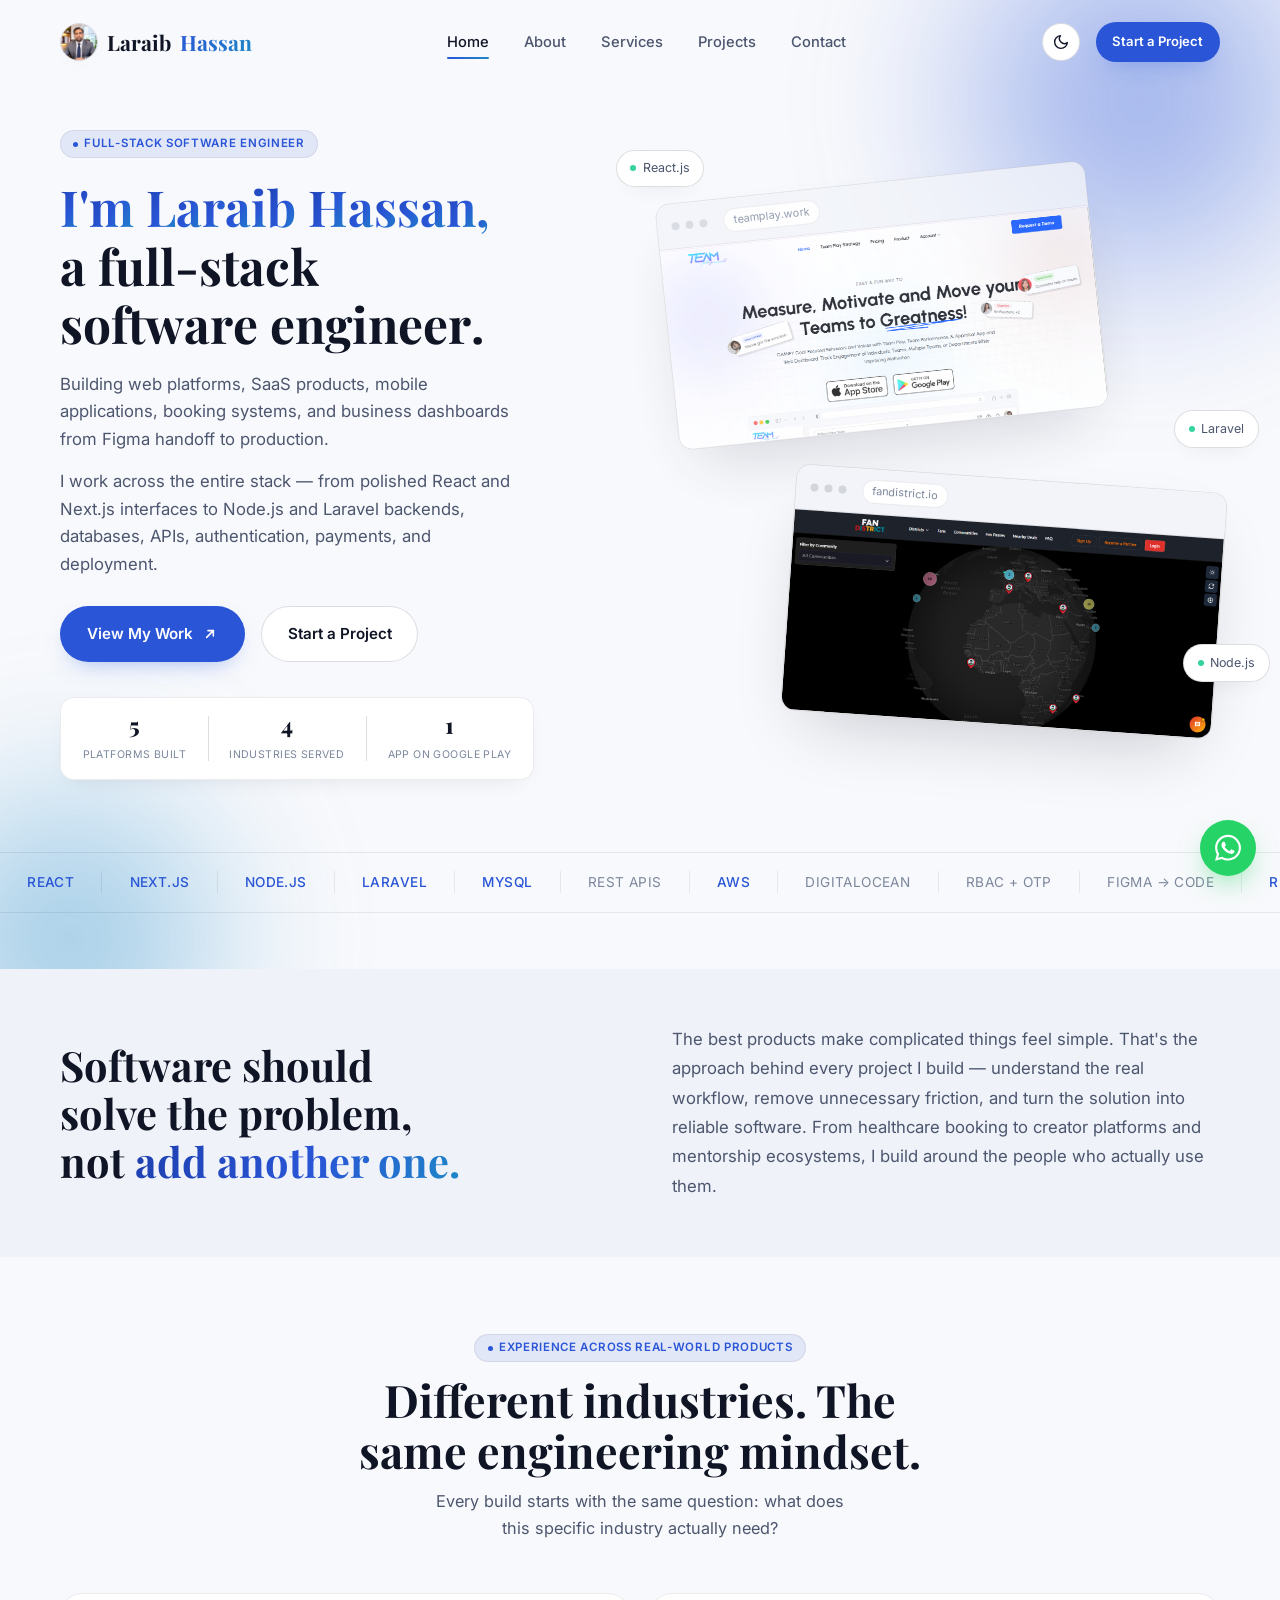
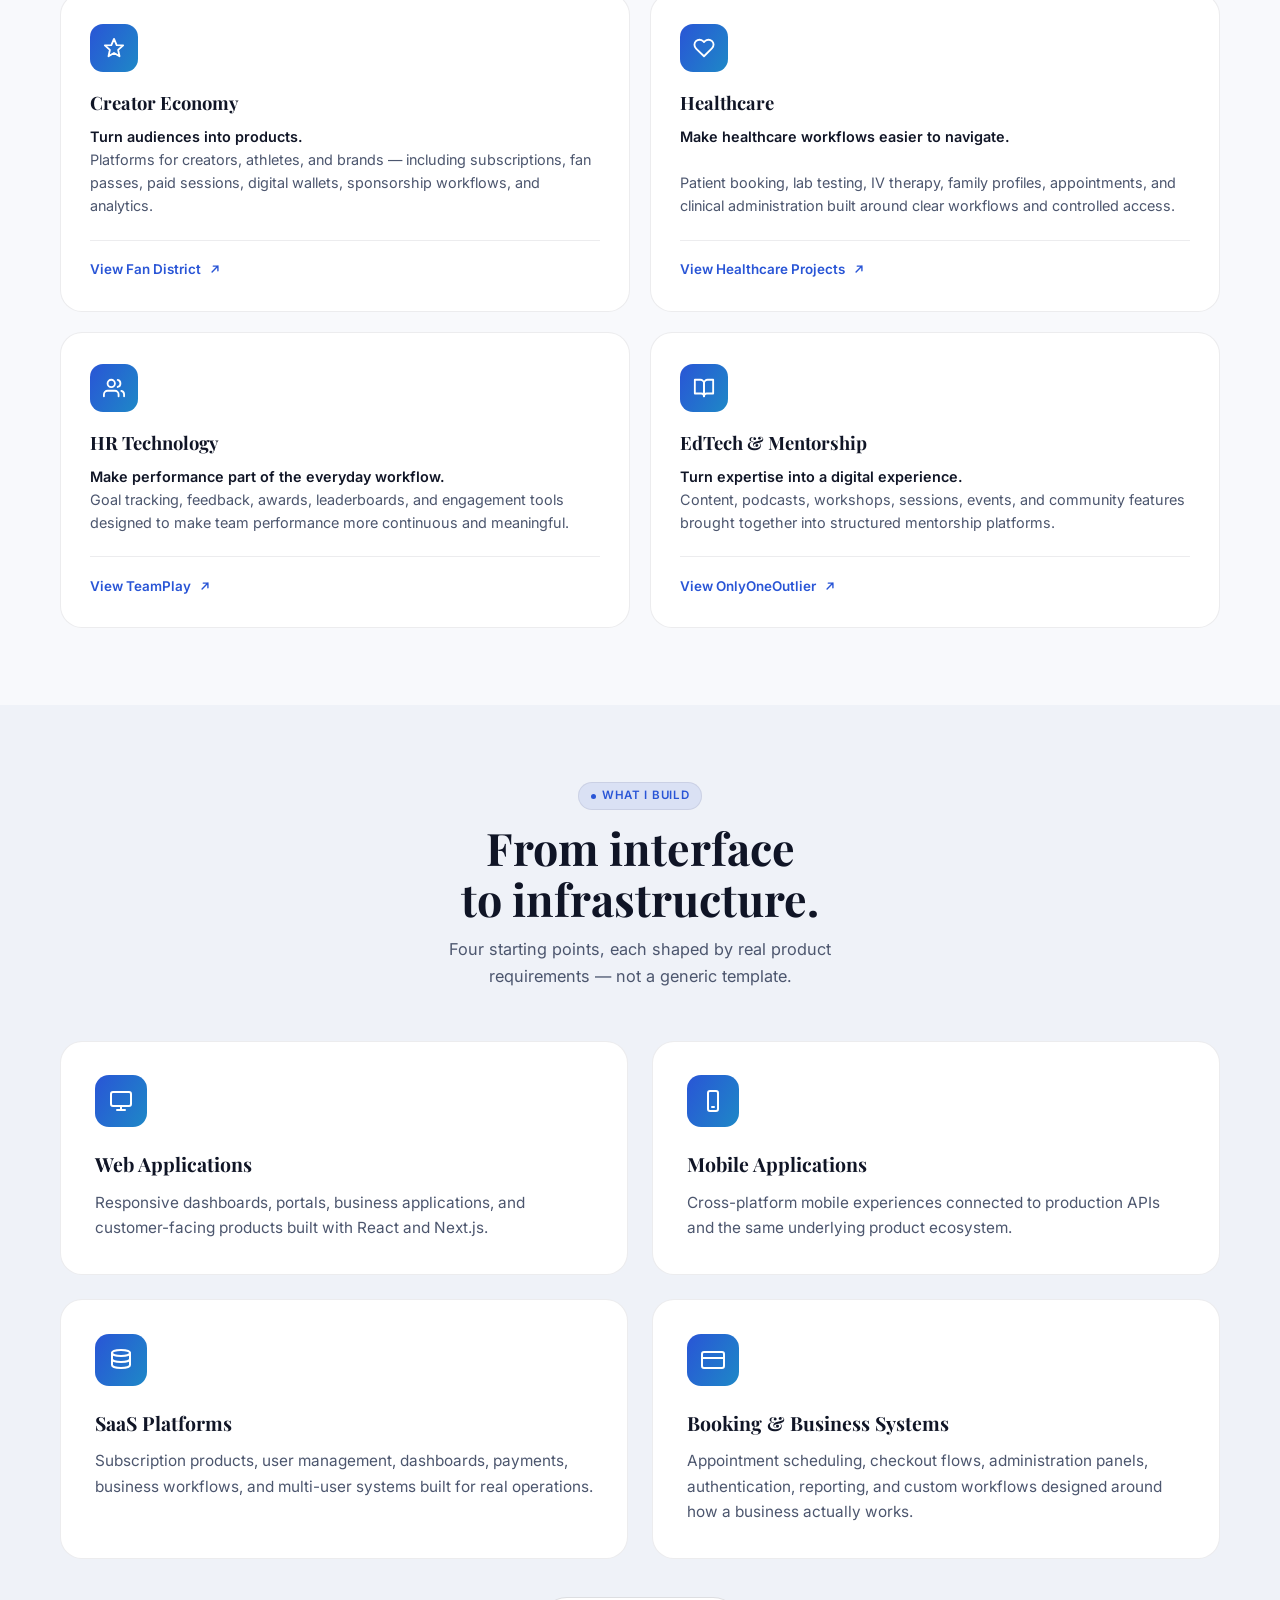
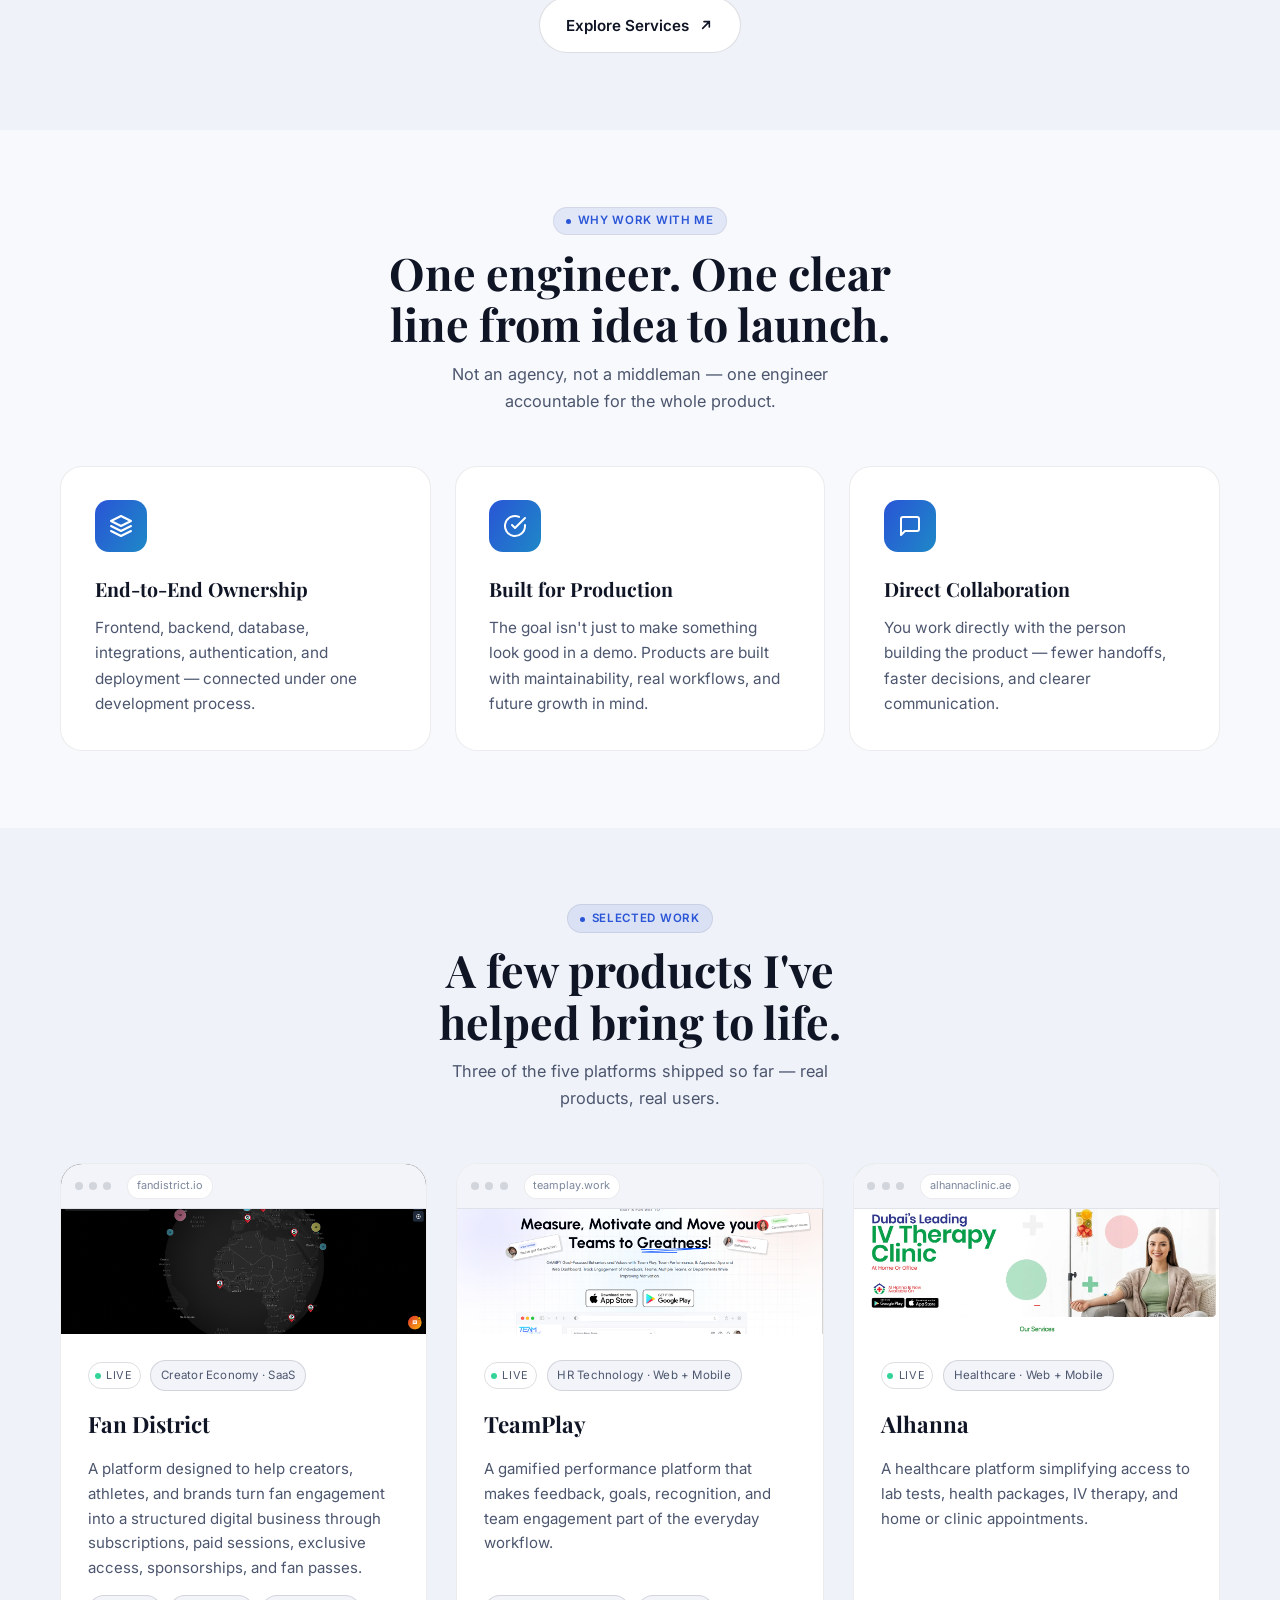
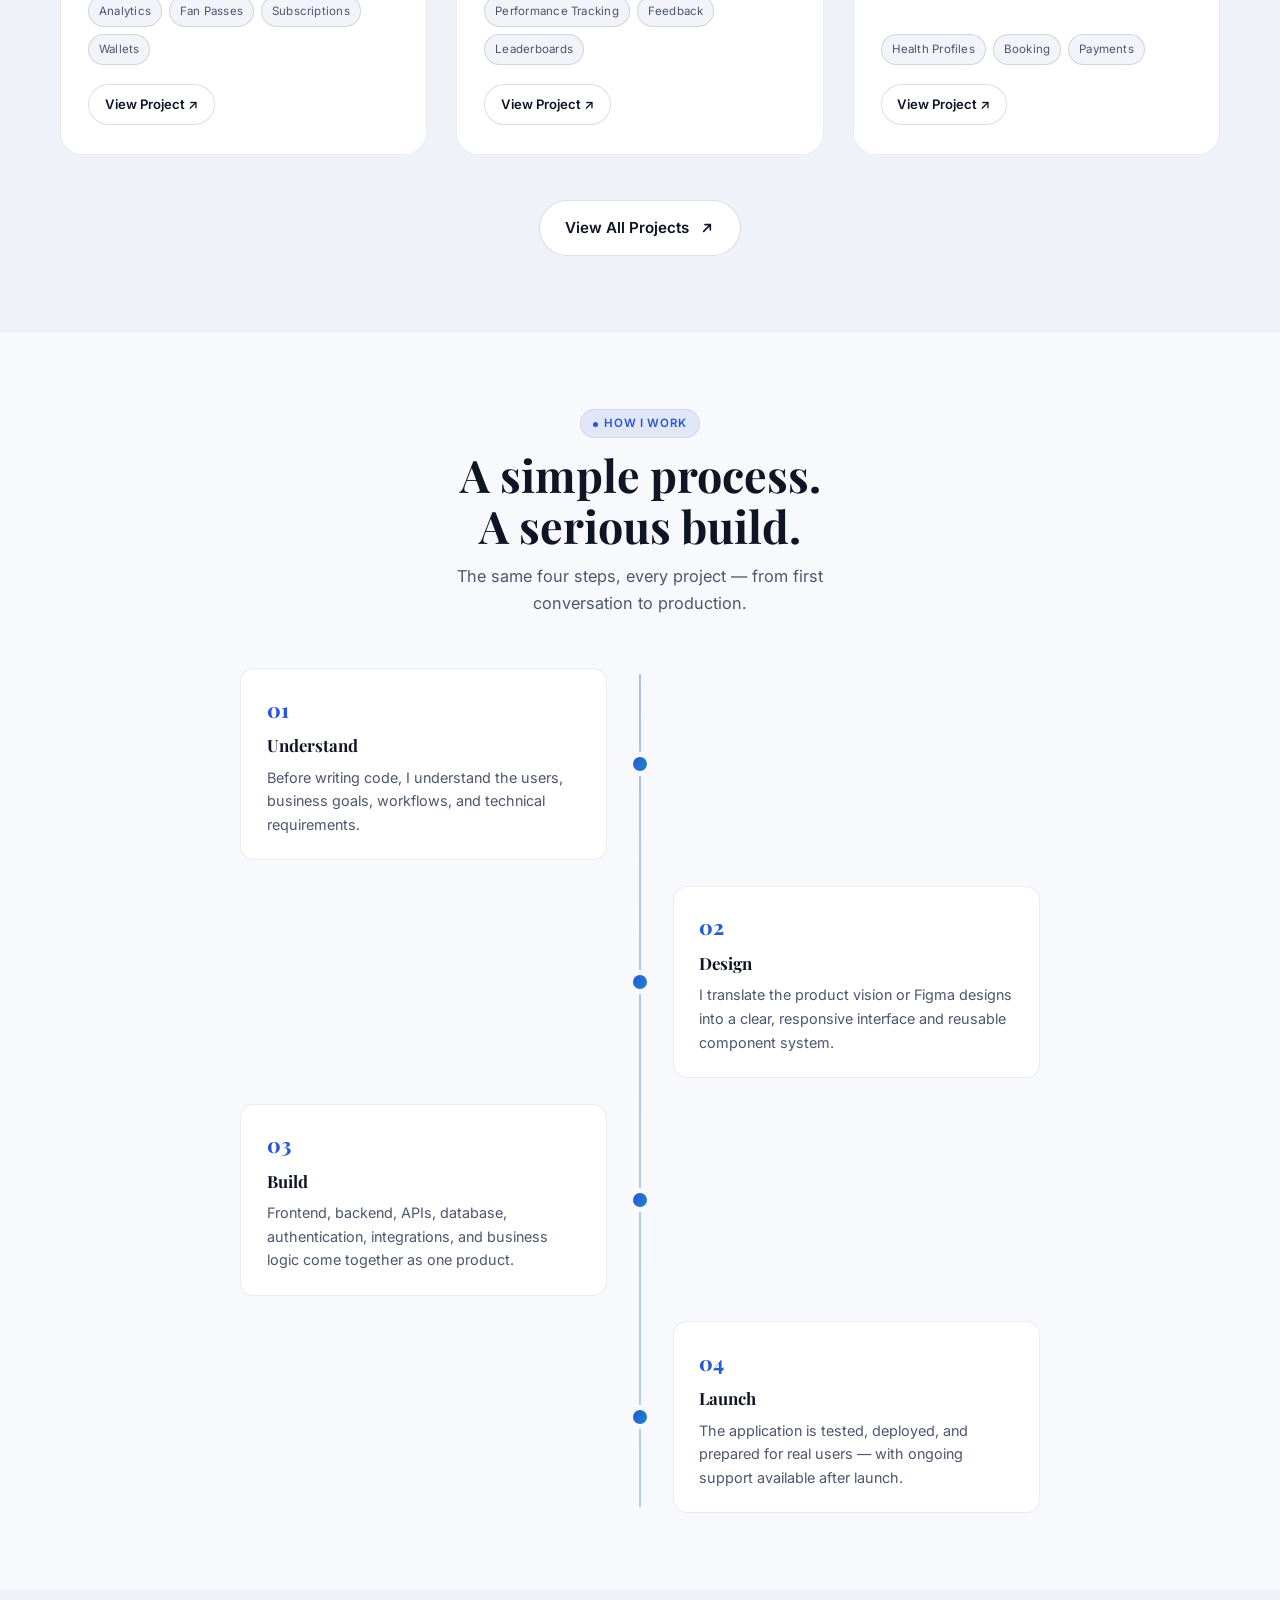
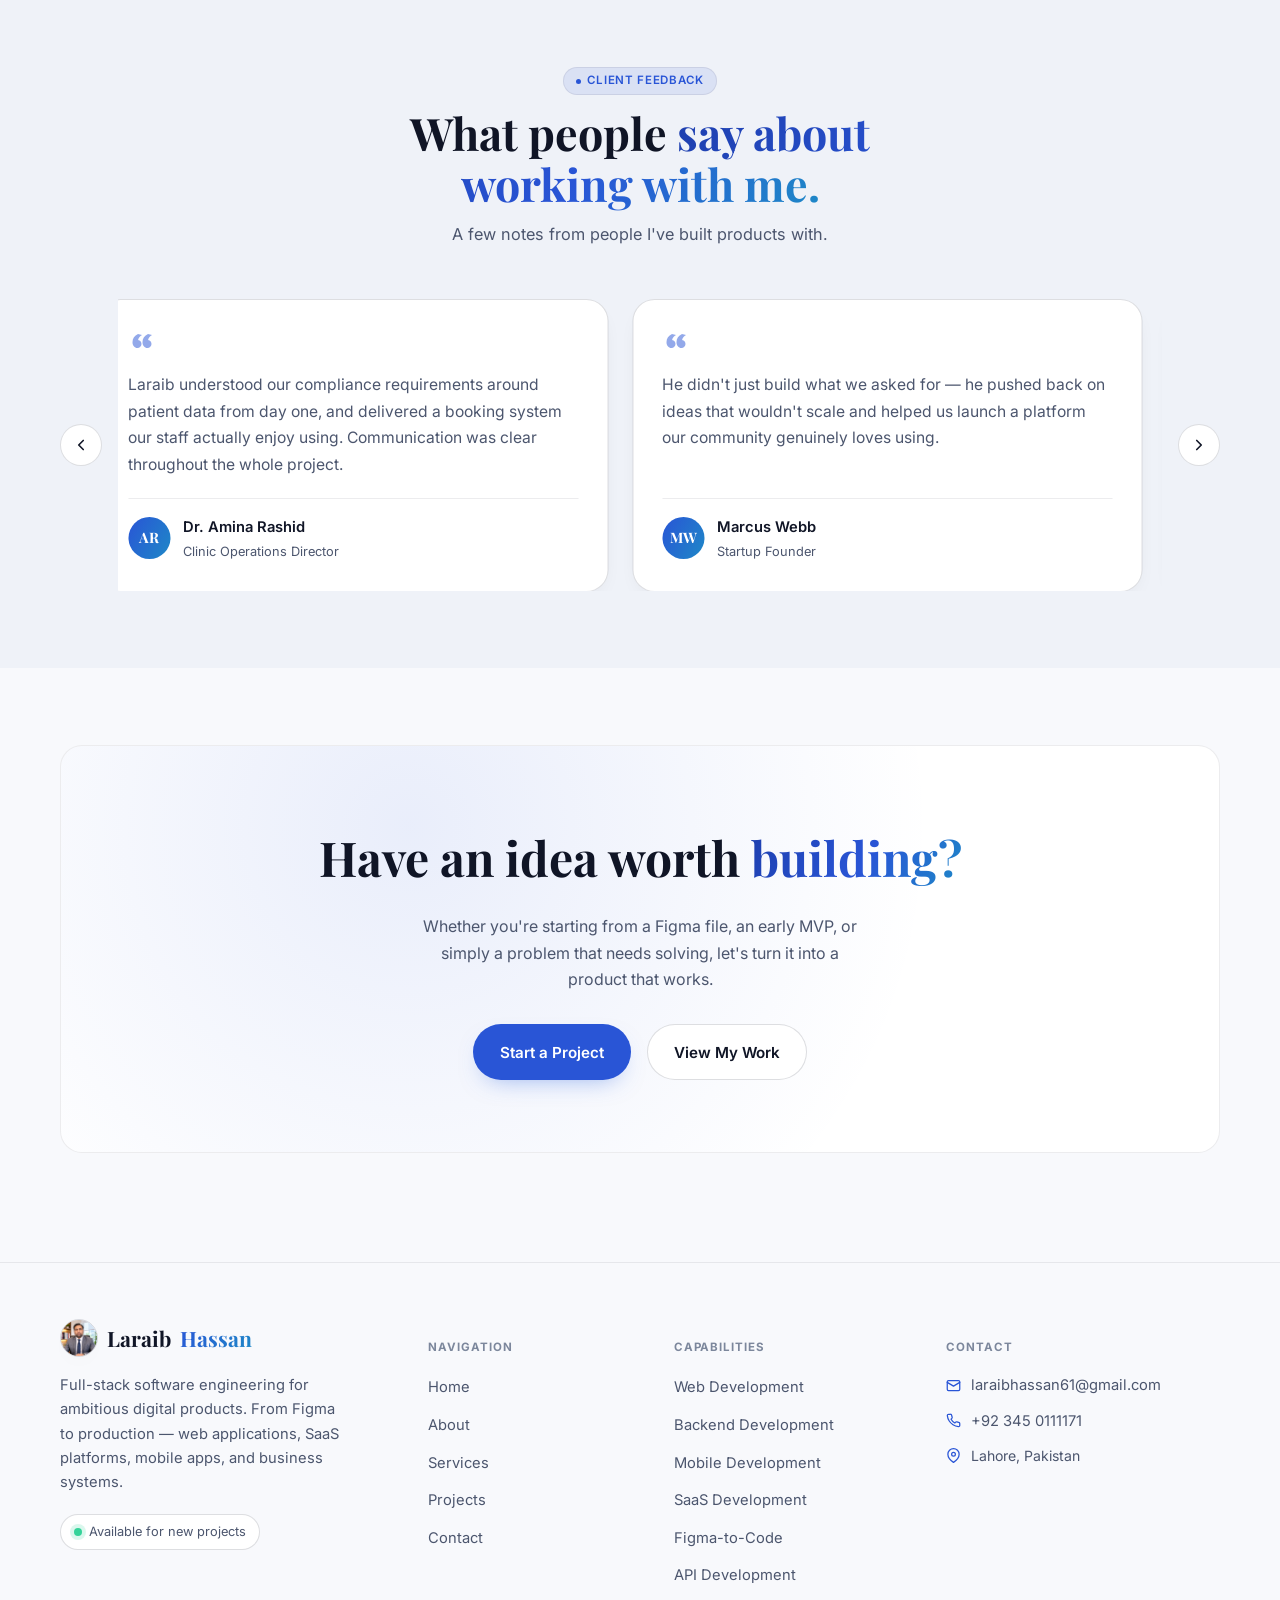
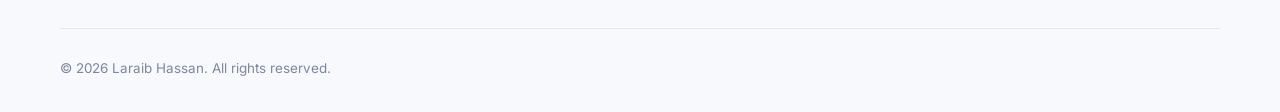
==== commit 1e013bac: "added logo in tab" ====
--- a/index.html
+++ b/index.html
@@ -5,6 +5,8 @@
 <meta name="viewport" content="width=device-width, initial-scale=1.0">
 <title>Laraib Hassan — Full-Stack Software Engineer</title>
 <meta name="description" content="Laraib Hassan builds digital products from the first interface to the final deployment — web applications, SaaS platforms, mobile apps, booking systems, and business dashboards.">
+<link rel="icon" type="image/jpeg" href="images/lh-image.jpg">
+<link rel="apple-touch-icon" href="images/lh-image.jpg">
 <link rel="preconnect" href="https://fonts.googleapis.com">
 <link rel="preconnect" href="https://fonts.gstatic.com" crossorigin>
 <link href="https://fonts.googleapis.com/css2?family=Playfair+Display:wght@600;700;800&family=Inter:wght@400;500;600;700&display=swap" rel="stylesheet">
--- a/style.css
+++ b/style.css
@@ -167,9 +167,9 @@
   border-radius:100px;
   background:var(--accent-soft);
   border:1px solid var(--border);
-  white-space:nowrap;
-}
-.eyebrow::before{ content:""; width:5px; height:5px; border-radius:50%; background:var(--accent-1); flex:none; }
+  max-width:100%;
+}
+.eyebrow::before{ content:""; width:5px; height:5px; border-radius:50%; background:var(--accent-1); flex:none; margin-top:.1em; }
 
 .tag{
   font-family:var(--font-mono);
@@ -278,7 +278,9 @@
 .mobile-panel.open{ transform:translateY(0); }
 .mobile-panel a, .mobile-panel .btn{ opacity:0; transform:translateY(16px); transition:opacity .5s cubic-bezier(.2,.8,.2,1), transform .5s cubic-bezier(.2,.8,.2,1); }
 .mobile-panel.open a, .mobile-panel.open .btn{ opacity:1; transform:translateY(0); }
-.mobile-panel a{ font-family:var(--font-display); font-weight:700; font-size:2.2rem; }
+.mobile-panel a{ font-family:var(--font-display); font-weight:700; font-size:2.2rem; position:relative; }
+.mobile-panel a.active{ background:var(--gradient-wide); -webkit-background-clip:text; background-clip:text; color:transparent; }
+.mobile-panel a.active::before{ content:""; position:absolute; left:-1.1rem; top:50%; transform:translateY(-50%); width:7px; height:7px; border-radius:50%; background:var(--accent-1); }
 .mobile-panel .btn{ align-self:stretch; justify-content:center; margin-top:1.4rem; font-family:var(--font-body); font-weight:600; font-size:0.95rem; padding:0.95em 1.7em; }
 .mobile-panel.open a:nth-child(1){ transition-delay:.08s; }
 .mobile-panel.open a:nth-child(2){ transition-delay:.14s; }
@@ -290,6 +292,7 @@
 /* ---------- page header (subpages) ---------- */
 .page-hero{ padding:clamp(6rem,10vw,7.5rem) 0 clamp(2.2rem,4vw,3rem); position:relative; overflow:hidden; }
 .banner-inner{ position:relative; z-index:1; display:grid; grid-template-columns:1fr 1fr; gap:clamp(2rem,4vw,3.5rem); align-items:center; }
+.banner-inner > div{ min-width:0; }
 .page-hero h1{ font-size:clamp(2.1rem,4.2vw,3.1rem); line-height:1.08; max-width:16ch; }
 .page-hero .lede{ margin-top:.9rem; max-width:48ch; font-size:1.02rem; color:var(--text-muted); }
 .banner-visual{ position:relative; width:100%; max-width:none; margin-left:auto; }
@@ -329,6 +332,7 @@
 /* ---------- hero ---------- */
 .hero{ position:relative; padding:clamp(6.5rem,11vw,8rem) 0 clamp(2.5rem,5vw,3.5rem); overflow:hidden; }
 .hero-inner{ position:relative; z-index:1; display:grid; grid-template-columns:1fr 1fr; gap:clamp(2rem,4vw,3.5rem); align-items:center; text-align:left; }
+.hero-inner > div{ min-width:0; }
 .hero-inner > div:first-child{ max-width:34rem; }
 .hero-headline{ font-size:clamp(2.1rem,4.2vw,3.1rem); line-height:1.18; }
 .hero-line{ display:block; }
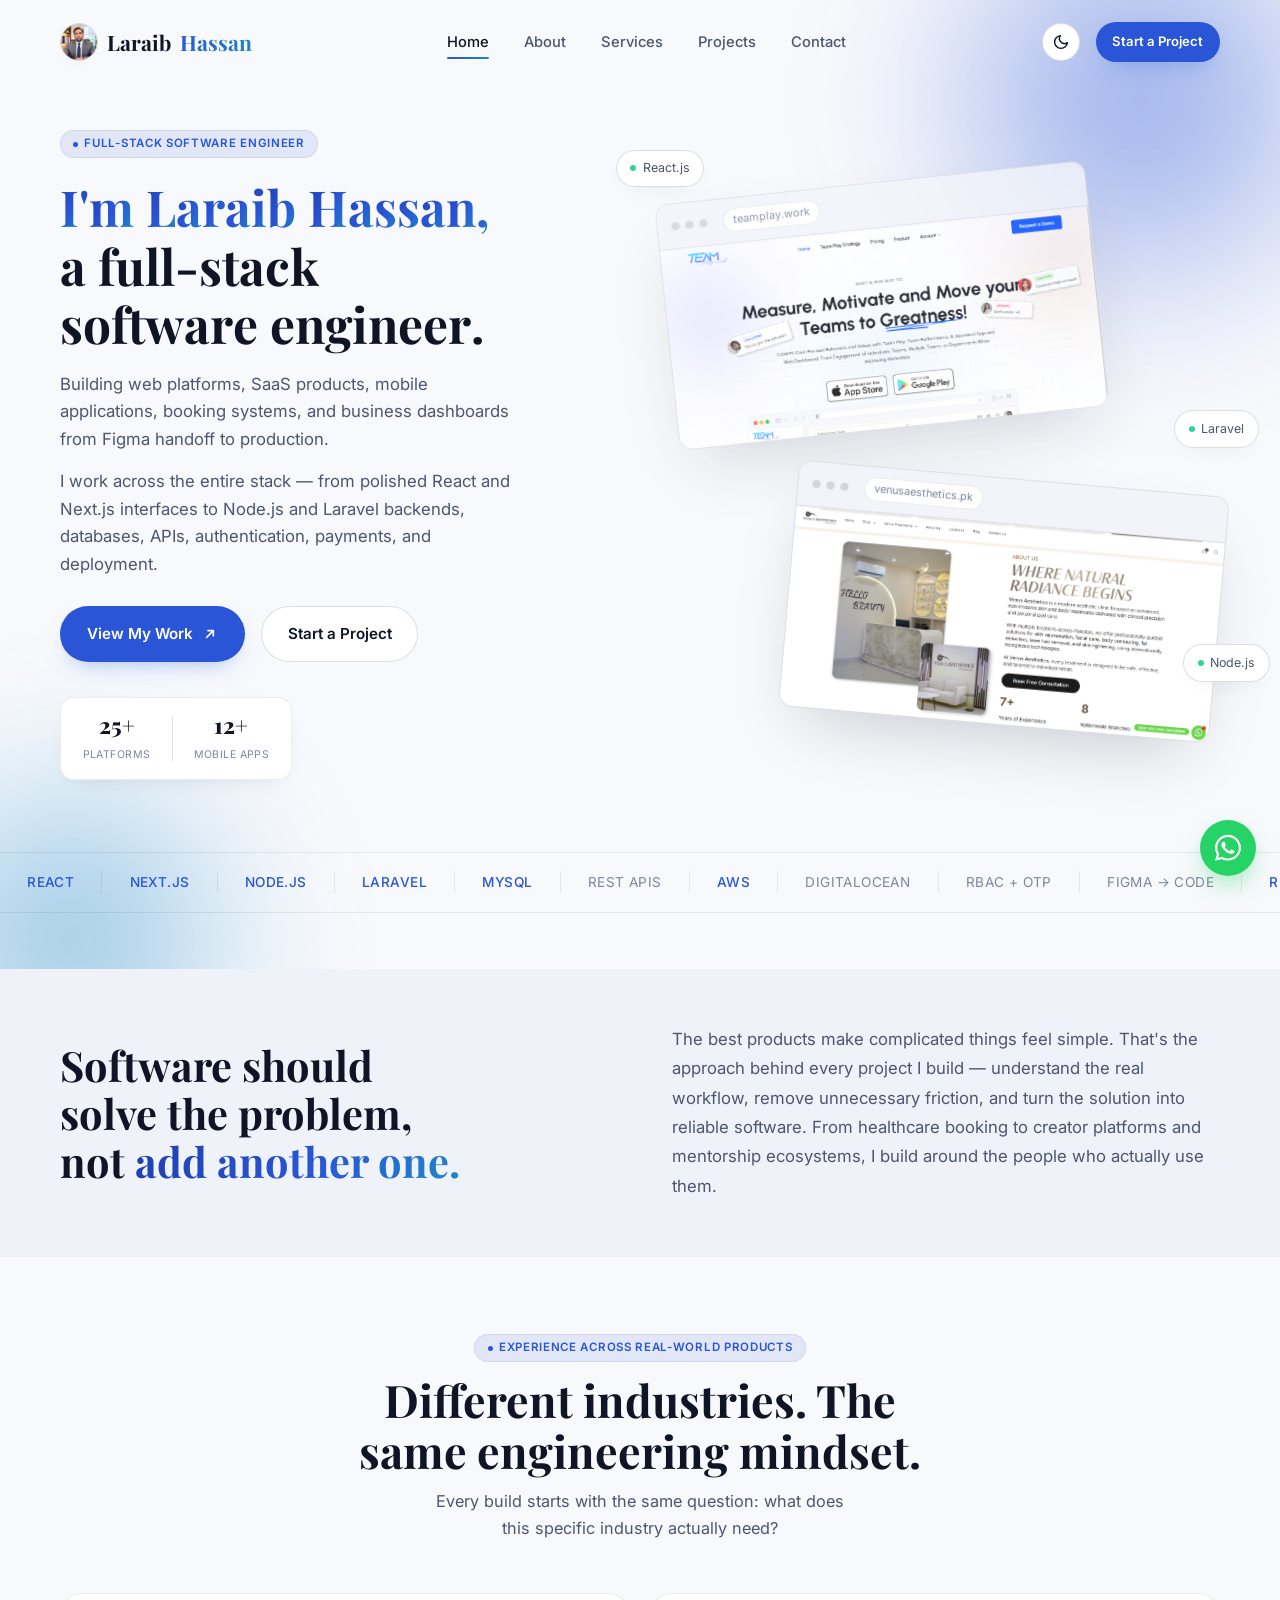
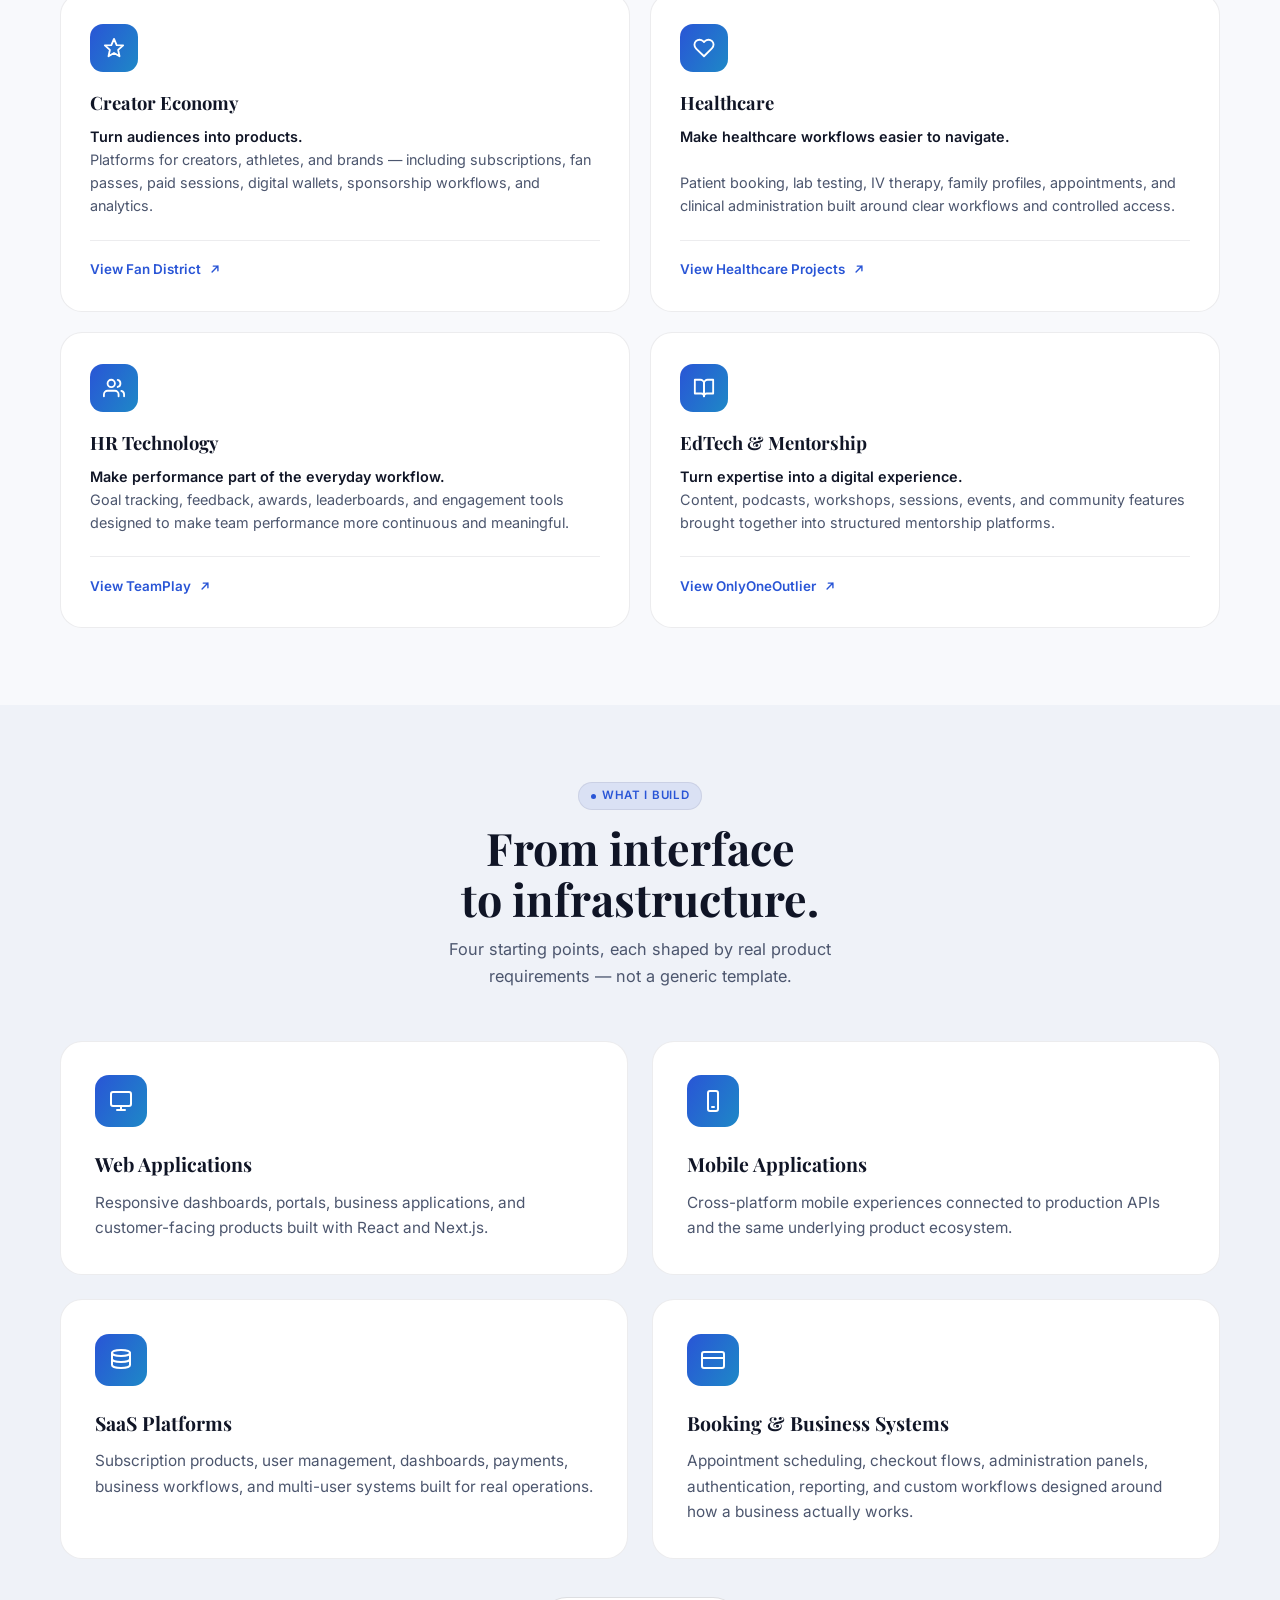
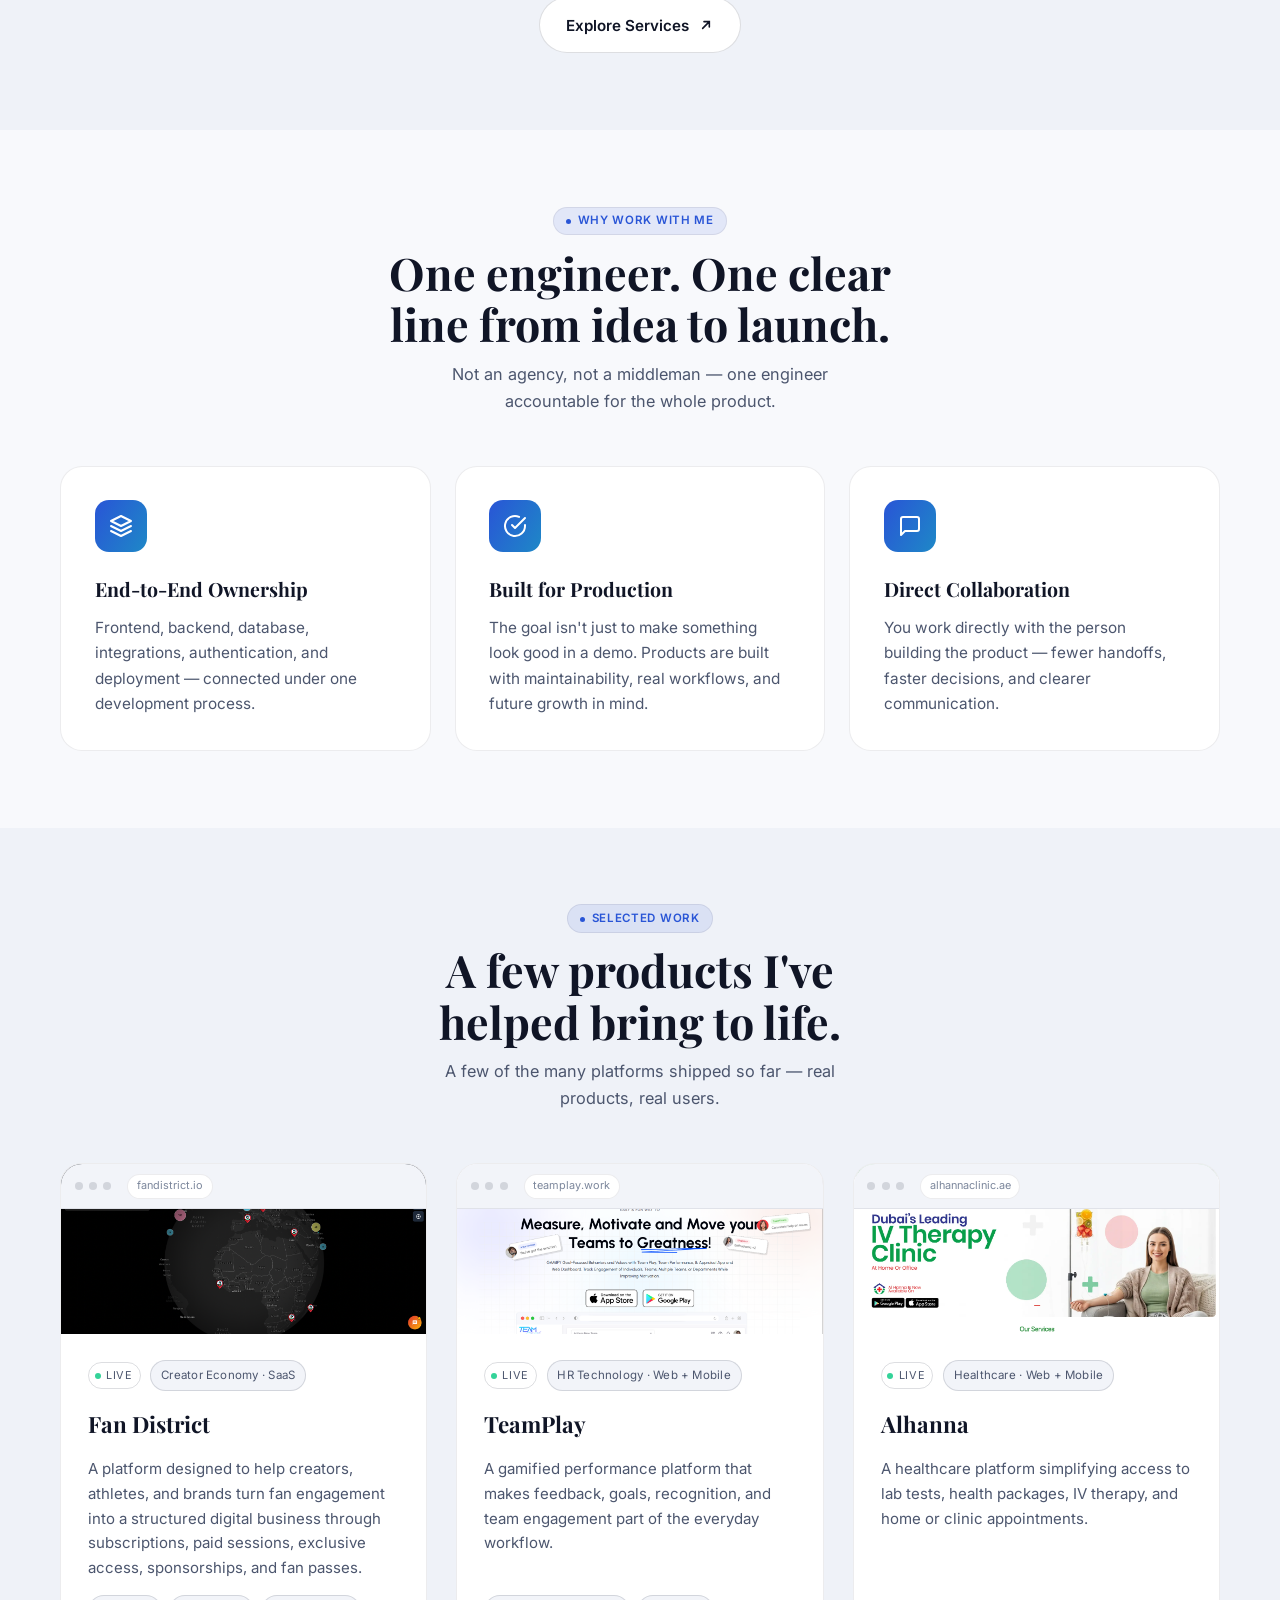
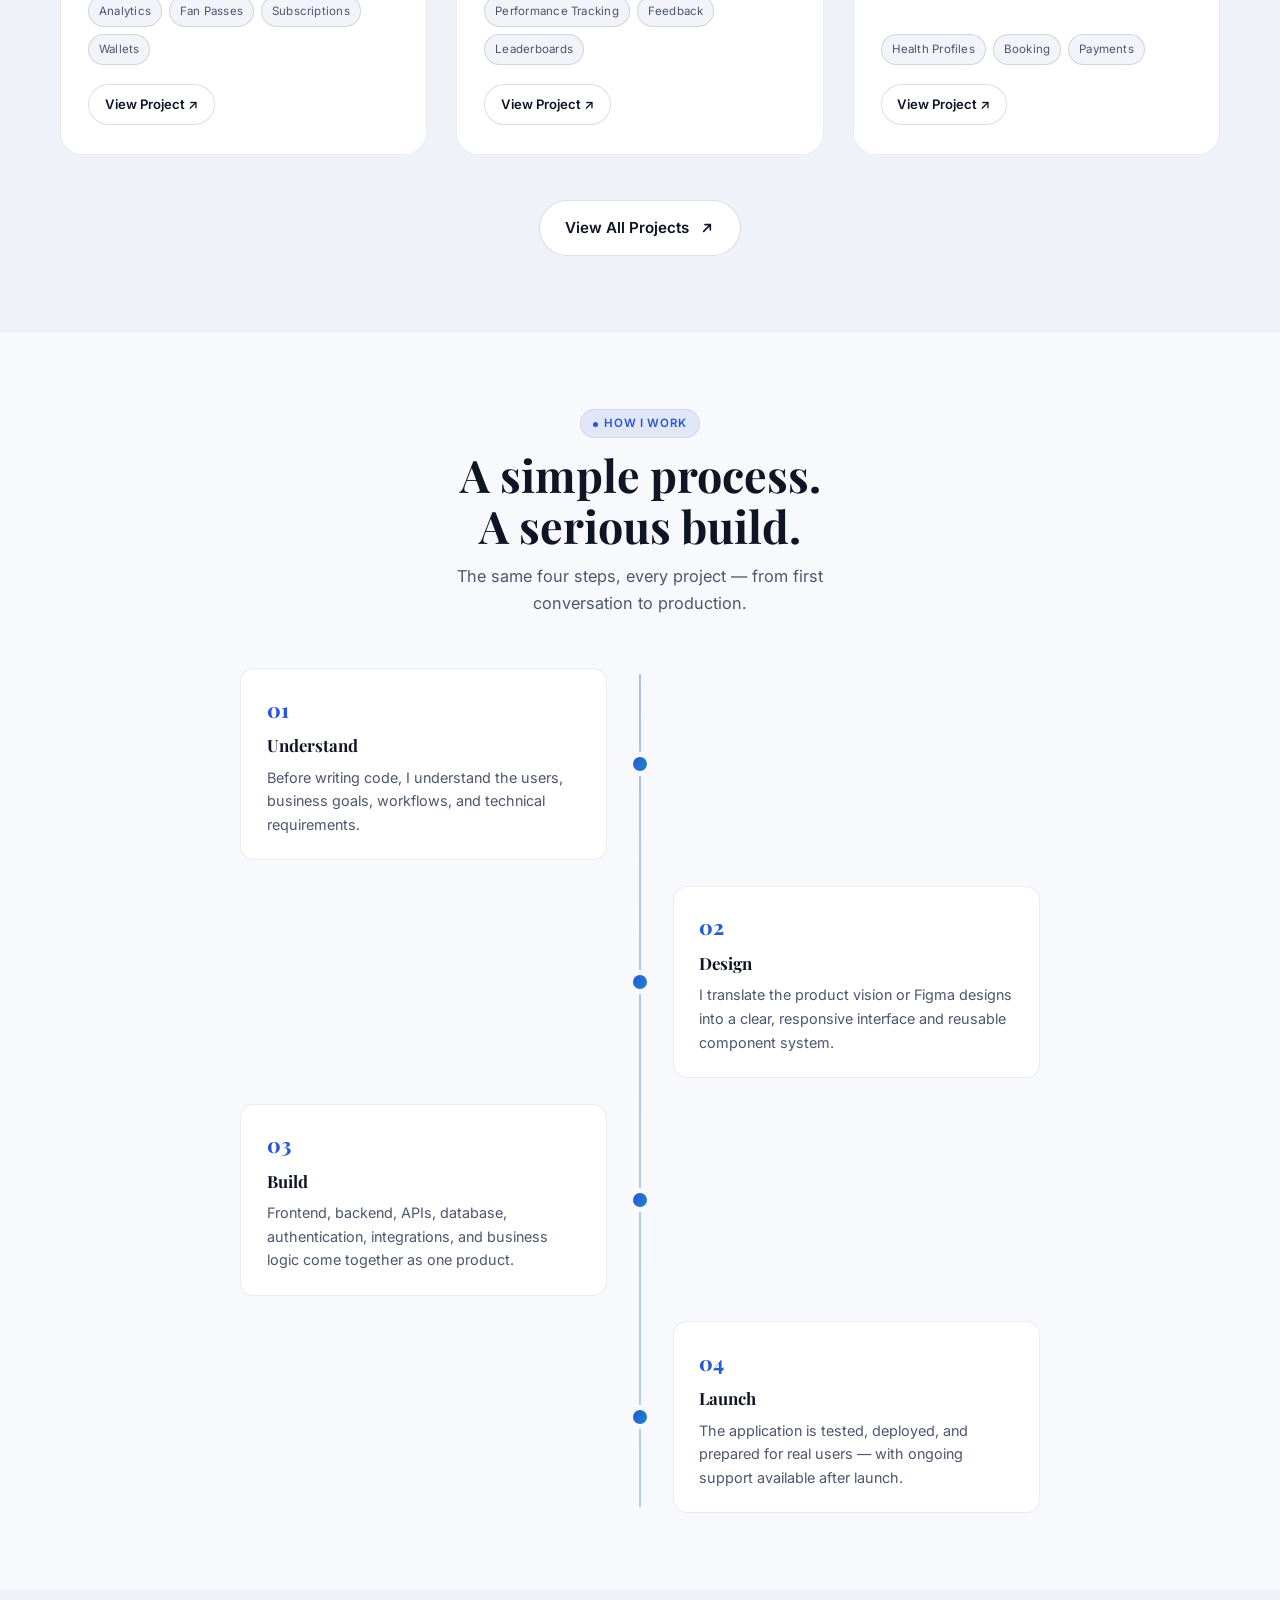
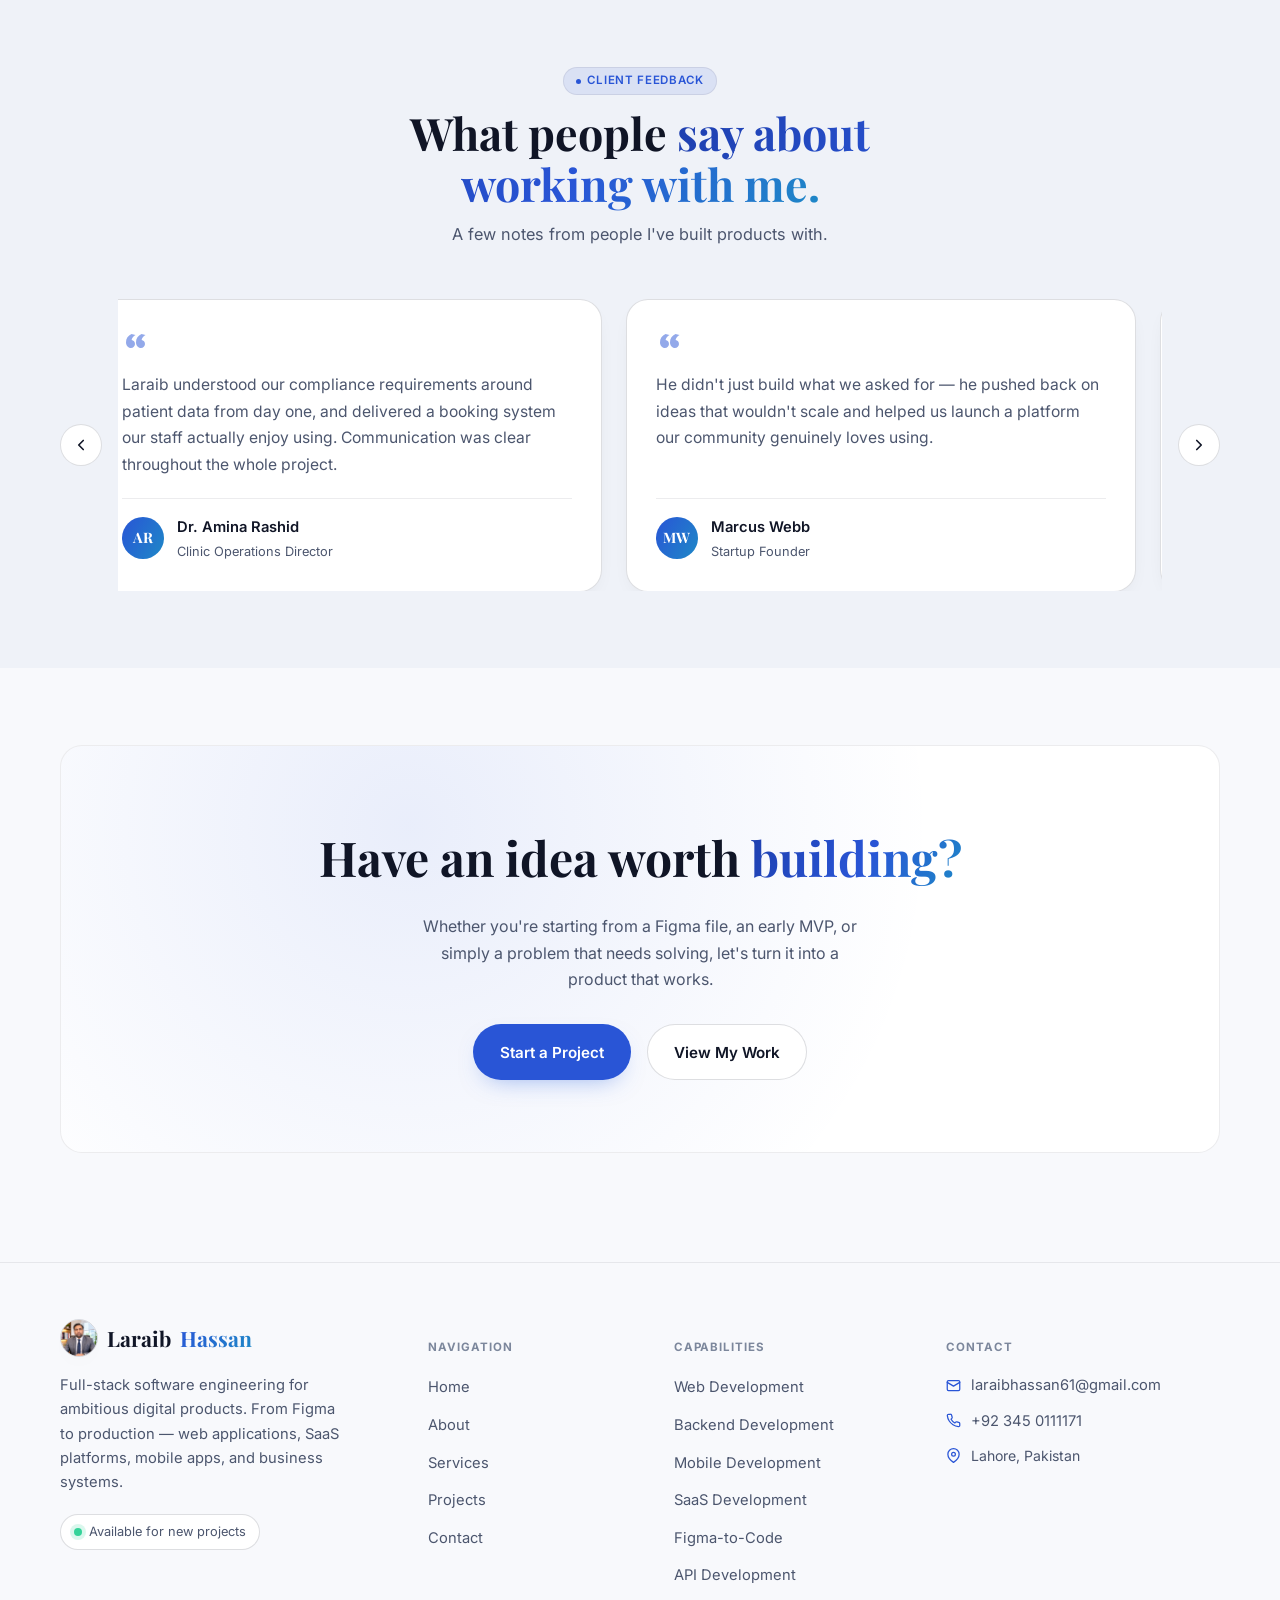
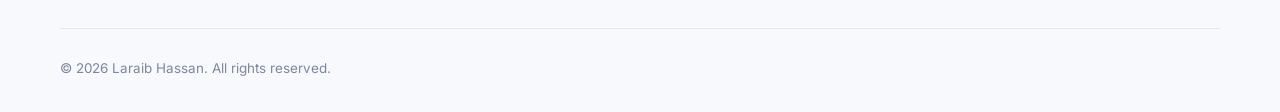
==== commit 7761eab5: "new" ====
--- a/index.html
+++ b/index.html
@@ -82,23 +82,22 @@
         <a href="contact.html" class="btn btn-ghost">Start a Project</a>
       </div>
       <div class="stat-bar reveal reveal-delay-4">
-        <div class="stat-cell"><b class="num" data-count="5">0</b><span>Platforms Built</span></div>
-        <div class="stat-cell"><b class="num" data-count="4">0</b><span>Industries Served</span></div>
-        <div class="stat-cell"><b class="num" data-count="1">0</b><span>App on Google Play</span></div>
+        <div class="stat-cell"><b class="num" data-count="25" data-suffix="+">0</b><span>Platforms</span></div>
+        <div class="stat-cell"><b class="num" data-count="12" data-suffix="+">0</b><span>Mobile Apps</span></div>
       </div>
     </div>
     <div class="hero-visual reveal reveal-delay-2">
       <div class="floater floater-1"><i></i>React.js</div>
       <div class="floater floater-2"><i></i>Node.js</div>
       <div class="floater floater-3"><i></i>Laravel</div>
-      <div class="stack-visual stack-visual--hero">
+      <div class="stack-visual stack-visual--hero" id="heroStack">
         <a class="mini-card back" href="https://teamplay.work/" target="_blank" rel="noopener" aria-label="Visit TeamPlay">
           <div class="browser-bar"><i></i><i></i><i></i><span class="url-pill">teamplay.work</span></div>
-          <img src="images/teamplay.png" alt="TeamPlay live site preview" loading="eager">
-        </a>
-        <a class="mini-card front" href="https://fandistrict.io/" target="_blank" rel="noopener" aria-label="Visit Fan District">
-          <div class="browser-bar"><i></i><i></i><i></i><span class="url-pill">fandistrict.io</span></div>
-          <img src="images/fandistrict.png" alt="Fan District live site preview" loading="eager">
+          <img src="images/teamplay.png" alt="TeamPlay site preview" loading="eager">
+        </a>
+        <a class="mini-card front" href="https://venusaesthetics.pk/" target="_blank" rel="noopener" aria-label="Visit Venus Aesthetics">
+          <div class="browser-bar"><i></i><i></i><i></i><span class="url-pill">venusaesthetics.pk</span></div>
+          <img src="images/venusaesthetics.png" alt="Venus Aesthetics site preview" loading="eager">
         </a>
       </div>
     </div>
@@ -226,7 +225,7 @@
     <div class="section-head reveal">
       <div class="eyebrow">Selected Work</div>
       <h2>A few products I've helped bring to life.</h2>
-      <p class="lede">Three of the five platforms shipped so far — real products, real users.</p>
+      <p class="lede">A few of the many platforms shipped so far — real products, real users.</p>
     </div>
     <div class="project-grid grid-3">
 
--- a/style.css
+++ b/style.css
@@ -1,5 +1,5 @@
-/* =========================================================
-   HUSTLE STACK — shared stylesheet
+﻿/* =========================================================
+   HUSTLE STACK â€” shared stylesheet
 ========================================================= */
 
 :root{
@@ -77,6 +77,15 @@
 
 *,*::before,*::after{ box-sizing:border-box; }
 html{ scroll-behavior:smooth; }
+
+/* ---------- custom scrollbar ---------- */
+html{ scrollbar-width:thin; scrollbar-color:var(--accent-3) var(--bg-alt); }
+::-webkit-scrollbar{ width:10px; height:10px; }
+::-webkit-scrollbar-track{ background:var(--bg-alt); }
+::-webkit-scrollbar-thumb{ background:var(--accent-3); border-radius:8px; transition:background .2s ease; }
+::-webkit-scrollbar-thumb:hover{ background:var(--accent-3); }
+::-webkit-scrollbar-button{ display:none !important; width:0 !important; height:0 !important; }
+::-webkit-scrollbar-corner{ background:var(--bg-alt); }
 @media (prefers-reduced-motion: reduce){
   html{ scroll-behavior:auto; }
   *,*::before,*::after{ animation-duration:.001ms !important; animation-iteration-count:1 !important; transition-duration:.001ms !important; scroll-behavior:auto !important; }
@@ -396,9 +405,29 @@
 .quick-jump a.staging i{ background:var(--accent-1); }
 
 .hero-visual{ position:relative; width:100%; max-width:none; margin-left:auto; }
+
+/* ---------- hero project fan (clean original look + mouse-tilt) ---------- */
 .stack-visual--hero{ aspect-ratio:1/0.98; }
 .stack-visual--hero .mini-card{ width:78%; }
+
+.stack-visual--hero .mini-card{
+  position:absolute; border-radius:var(--radius-md); overflow:hidden;
+  border:1px solid var(--border-strong); background:var(--surface); box-shadow:var(--shadow-lg);
+  transition:transform .5s cubic-bezier(.2,.8,.2,1), box-shadow .4s ease, opacity .4s ease, border-color .4s ease;
+  will-change:transform;
+}
+.stack-visual--hero .mini-card img{ width:100%; display:block; aspect-ratio:2.15/1; object-fit:cover; object-position:top; }
+.stack-visual--hero .mini-card.back{ top:0; left:0; transform:translate(var(--px,0px),var(--py,0px)) rotate(-6deg); z-index:1; opacity:.82; }
+.stack-visual--hero .mini-card.middle{ top:7%; right:2%; transform:translate(var(--px,0px),var(--py,0px)) rotate(2deg); z-index:2; opacity:.92; }
+.stack-visual--hero .mini-card.front{ bottom:0; right:0; transform:translate(var(--px,0px),var(--py,0px)) rotate(5deg); z-index:3; }
+
+.stack-visual--hero:hover .mini-card.back{ transform:translate(var(--px,0px),var(--py,0px)) rotate(-10deg) translate(-10px,-8px) scale(1.03); box-shadow:var(--glow); opacity:1; }
+.stack-visual--hero:hover .mini-card.middle{ transform:translate(var(--px,0px),var(--py,0px)) rotate(1deg) translate(6px,-6px) scale(1.03); box-shadow:var(--glow); opacity:1; }
+.stack-visual--hero:hover .mini-card.front{ transform:translate(var(--px,0px),var(--py,0px)) rotate(3deg) translate(10px,8px) scale(1.04); box-shadow:var(--glow); }
+.stack-visual--hero .mini-card:hover{ border-color:rgba(59,111,224,0.5); }
+
 @keyframes heroVisualFloat{ 0%,100%{ transform:translateY(0); } 50%{ transform:translateY(-10px); } }
+
 .browser-card{ position:relative; border-radius:var(--radius-lg); overflow:hidden; border:1px solid var(--border-strong); background:var(--surface); box-shadow:var(--shadow-lg); transform:rotate(0.6deg); transition:transform .6s cubic-bezier(.2,.8,.2,1); }
 .browser-card:hover{ transform:rotate(0deg) scale(1.015); }
 .browser-bar{ display:flex; align-items:center; gap:.4rem; padding:.6rem .85rem; background:var(--surface-2); border-bottom:1px solid var(--border); }
@@ -464,12 +493,58 @@
 .status-pill{ display:inline-flex; align-items:center; gap:.5em; font-family:var(--font-mono); font-size:0.68rem; letter-spacing:.06em; text-transform:uppercase; padding:.3em .65em .3em .5em; border-radius:100px; border:1px solid var(--border-strong); color:var(--text-muted); }
 .status-pill i{ width:6px; height:6px; border-radius:50%; background:var(--status); }
 .status-pill.staging i{ background:var(--accent-1); }
+.status-pill.restricted i{ background:var(--text-muted); }
+
+/* ---------- project filter + compact grid ---------- */
+.proj-filter{ display:flex; flex-wrap:wrap; gap:.6rem; margin-bottom:2.2rem; }
+.proj-filter-btn{ font-family:var(--font-mono); font-size:.7rem; letter-spacing:.05em; text-transform:uppercase; padding:.6em 1.15em; border-radius:100px; border:1px solid var(--border); background:var(--surface); color:var(--text-muted); cursor:pointer; transition:background .25s ease, color .25s ease, border-color .25s ease; }
+.proj-filter-btn:hover{ border-color:var(--accent-1); color:var(--text); }
+.proj-filter-btn.active{ background:var(--gradient); border-color:transparent; color:#fff; }
+
+.proj-grid{ display:grid; grid-template-columns:repeat(auto-fill, minmax(290px, 1fr)); gap:1.5rem; }
+.proj-card{ display:block; width:100%; text-align:left; background:var(--surface); border:1px solid var(--border); border-radius:var(--radius-lg); overflow:hidden; padding:0; margin:0; font:inherit; color:inherit; cursor:pointer; transition:transform .4s cubic-bezier(.2,.8,.2,1), box-shadow .4s ease, border-color .4s ease, opacity .22s ease; }
+.proj-card:hover, .proj-card:focus-visible{ transform:translateY(-6px); box-shadow:var(--shadow-lg); border-color:var(--border-strong); outline:none; }
+.proj-card.proj-hide{ opacity:0; transform:scale(.94); pointer-events:none; }
+.proj-thumb .status-pill{ position:absolute; top:.8rem; right:.8rem; z-index:2; background:rgba(10,14,23,.6); backdrop-filter:blur(6px); border-color:rgba(255,255,255,.22); color:#fff; }
+.proj-card:hover .proj-thumb img{ transform:scale(1.08); }
+.proj-thumb img{ transition:transform .6s cubic-bezier(.2,.8,.2,1); }
+.proj-card:hover .pcard-overlay, .proj-card:focus-visible .pcard-overlay{ opacity:1; transform:translateY(0) scale(1); }
+.pcard-overlay svg{ width:14px; height:14px; }
+.proj-info{ padding:1.1rem 1.25rem 1.3rem; }
+.proj-num{ display:block; font-family:var(--font-mono); font-size:.68rem; color:var(--accent-1); letter-spacing:.08em; margin-bottom:.4rem; }
+.proj-title{ font-size:1.08rem; margin:0 0 .3rem; }
+.proj-cat{ font-size:.82rem; color:var(--text-muted); margin:0; }
+
+/* ---------- project detail modal ---------- */
+.proj-modal{ position:fixed; inset:0; z-index:500; display:flex; align-items:center; justify-content:center; padding:1.5rem; opacity:0; pointer-events:none; transition:opacity .35s ease; }
+.proj-modal.open{ opacity:1; pointer-events:auto; }
+.proj-modal-backdrop{ position:absolute; inset:0; background:rgba(8,10,16,.6); backdrop-filter:blur(6px); }
+.proj-modal-panel{ position:relative; width:100%; max-width:720px; max-height:88vh; background:var(--surface); border:1px solid var(--border-strong); border-radius:var(--radius-lg); box-shadow:var(--shadow-lg); transform:translateY(24px) scale(.97); opacity:0; transition:transform .4s cubic-bezier(.2,.8,.2,1), opacity .35s ease; overflow:hidden; display:flex; flex-direction:column; }
+.proj-modal.open .proj-modal-panel{ transform:translateY(0) scale(1); opacity:1; }
+.proj-modal-close{ position:absolute; top:.9rem; right:.9rem; z-index:3; width:36px; height:36px; border-radius:50%; background:var(--surface); border:1px solid var(--border-strong); box-shadow:var(--shadow-md); color:var(--text); display:flex; align-items:center; justify-content:center; cursor:pointer; transition:color .2s ease; padding:0; }
+.proj-modal-close:hover{ color:var(--accent-1); }
+.proj-modal-close svg{ width:16px; height:16px; }
+.proj-modal-scroll{ overflow-y:auto; scrollbar-width:thin; scrollbar-color:var(--text-faint) transparent; }
+.proj-modal-scroll::-webkit-scrollbar{ width:5px; }
+.proj-modal-scroll::-webkit-scrollbar-track{ background:transparent; }
+.proj-modal-scroll::-webkit-scrollbar-thumb{ background:var(--text-faint); border-radius:99px; }
+.proj-modal-scroll::-webkit-scrollbar-thumb:hover{ background:var(--text-muted); }
+.modal-body{ padding:1.7rem 1.9rem 2.1rem; display:flex; flex-direction:column; gap:1.15rem; }
+.modal-body h3{ font-size:1.55rem; }
+.modal-body .pcard-desc{ font-size:1rem; line-height:1.6; }
+.modal-body .feature-list{ gap:.6rem; }
+body.modal-open{ overflow:hidden; }
+@media (max-width:600px){
+  .proj-modal{ padding:0; align-items:flex-end; }
+  .proj-modal-panel{ max-width:none; max-height:92vh; border-radius:var(--radius-lg) var(--radius-lg) 0 0; }
+  .modal-body{ padding:1.4rem 1.3rem 2rem; gap:1rem; }
+}
 .pcard h3{ font-size:1.4rem; }
 .pcard-desc{ color:var(--text-muted); font-size:0.94rem; flex:1; }
 .chip-row{ display:flex; flex-wrap:wrap; gap:.45rem; }
 .feature-list{ list-style:none; margin:0; padding:0; display:grid; gap:.45rem; }
-.feature-list li{ font-size:0.9rem; color:var(--text-muted); display:flex; gap:.6em; }
-.feature-list li::before{ content:"→"; color:var(--accent-1); flex:none; }
+.feature-list li{ font-size:0.9rem; color:var(--text-muted); position:relative; padding-left:1.4em; }
+.feature-list li::before{ content:"✓"; color:var(--accent-1); position:absolute; left:0; top:0; }
 .link-row{ display:flex; flex-wrap:wrap; gap:.6rem; margin-top:.3rem; }
 
 .pcard--wide{ grid-column:1 / -1; display:grid; grid-template-columns:1.1fr 1fr; }
@@ -515,7 +590,7 @@
 .avatar-frame:hover img{ transform:scale(1.06); }
 @keyframes avatarFloat{ 0%,100%{ transform:translateY(0); } 50%{ transform:translateY(-12px); } }
 
-/* hero focus tags — gently floating */
+/* hero focus tags â€” gently floating */
 .about-focus{ display:flex; flex-wrap:wrap; gap:.6rem .9rem; margin-top:2rem; row-gap:1.4rem; }
 .focus-tag{
   display:inline-flex; align-items:center; gap:.55em; padding:.55em 1.05em; border-radius:100px;
